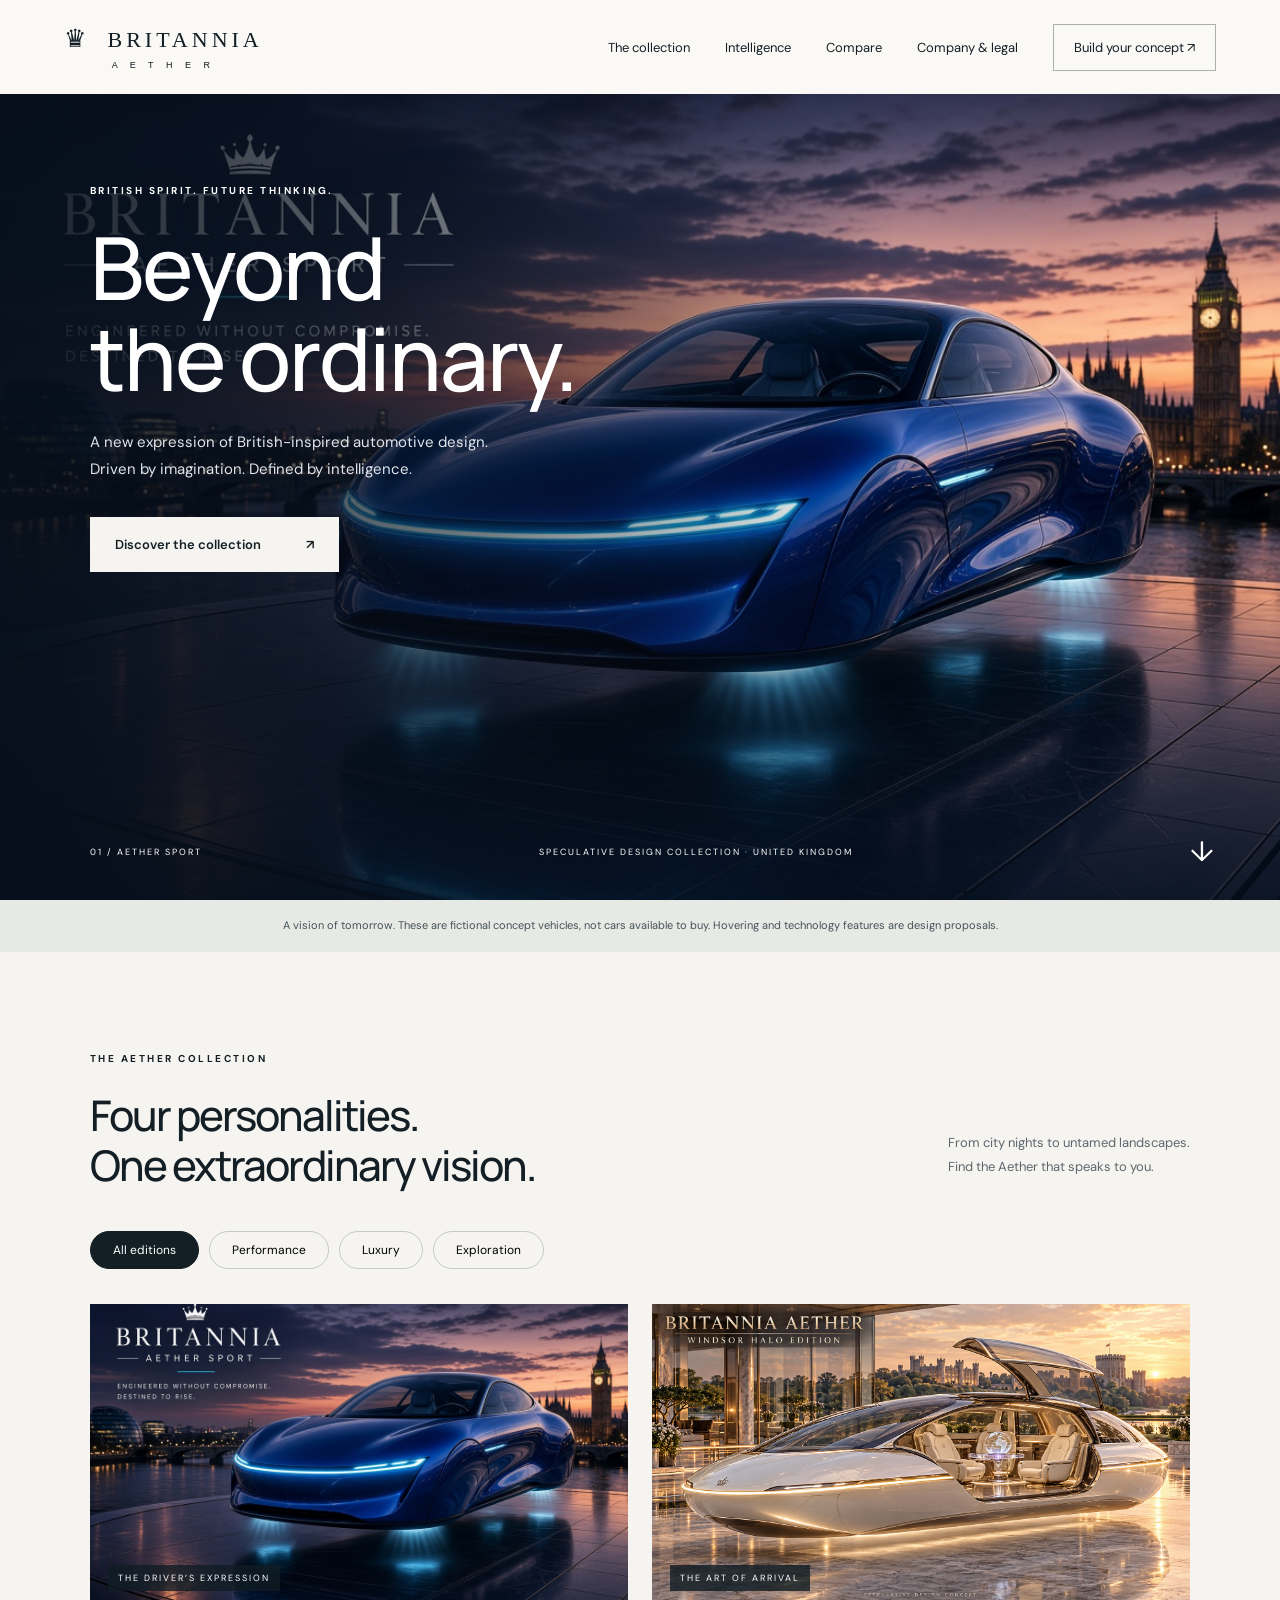
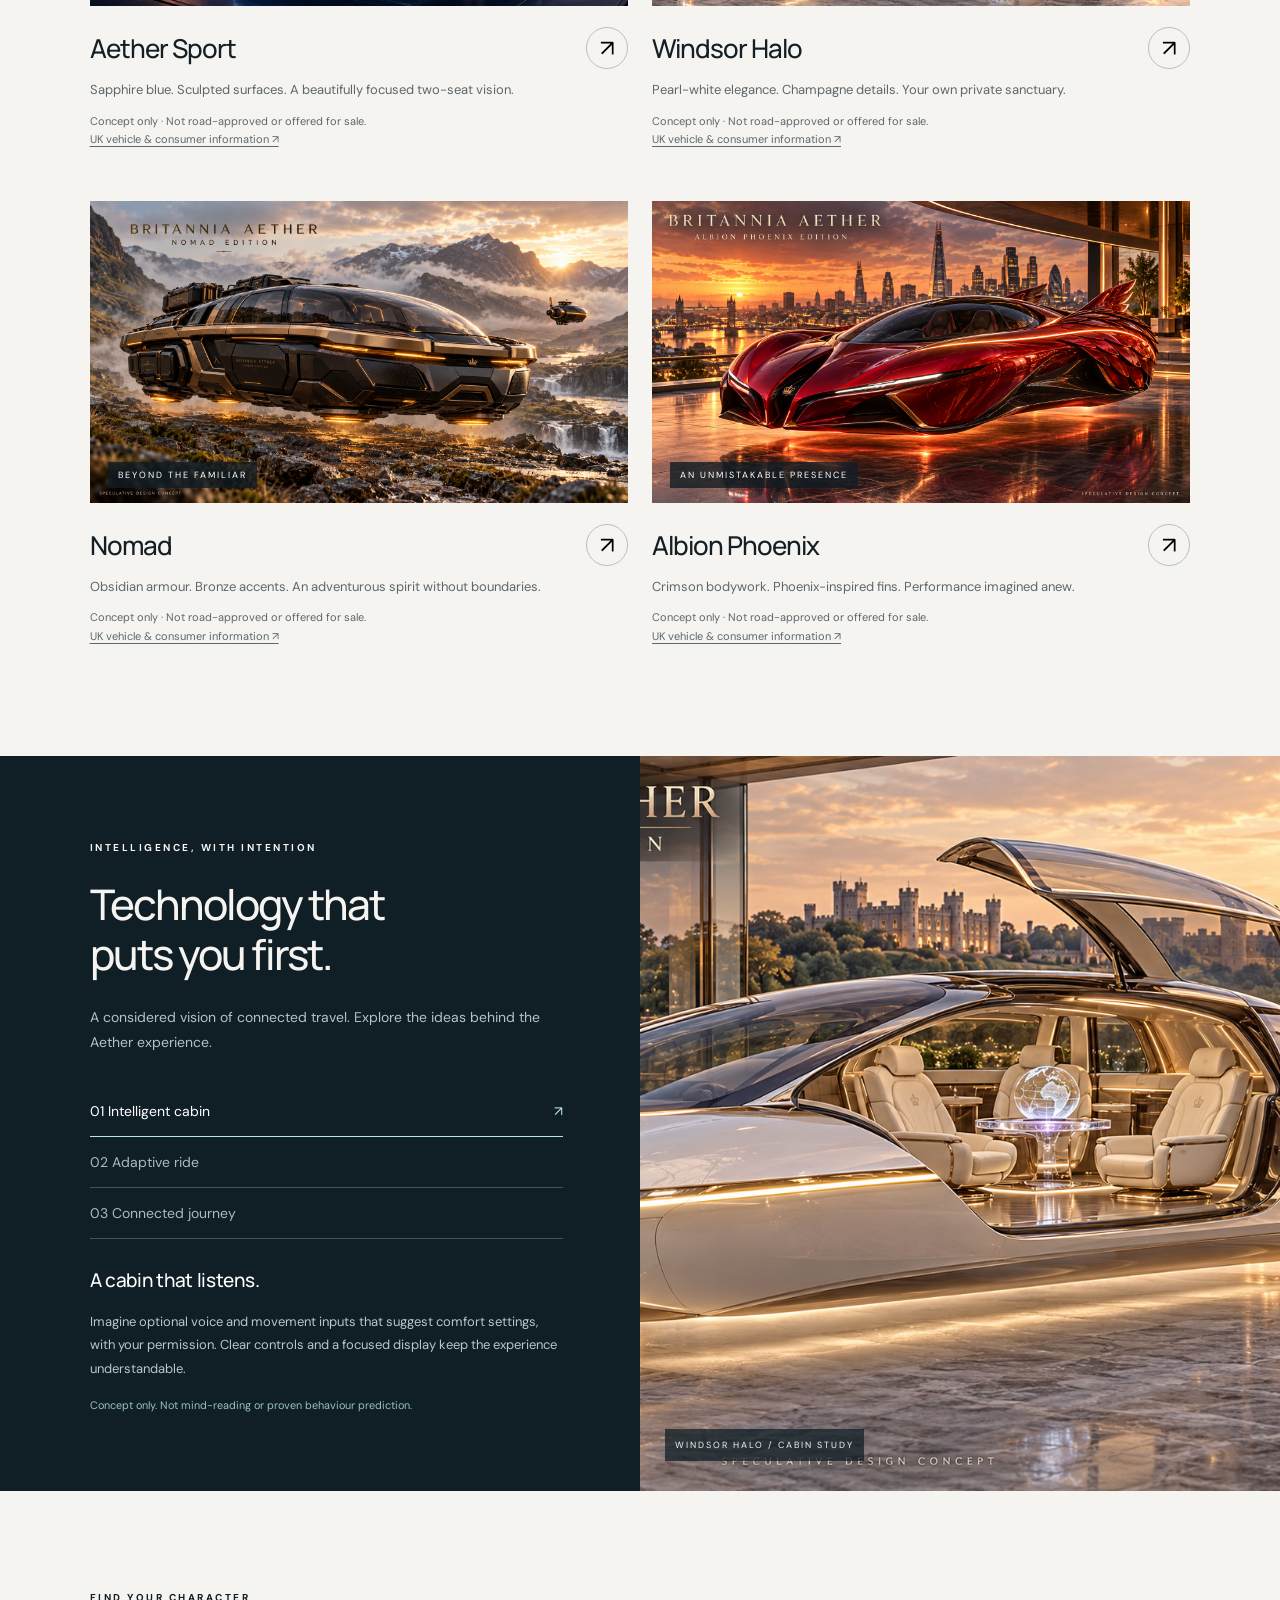
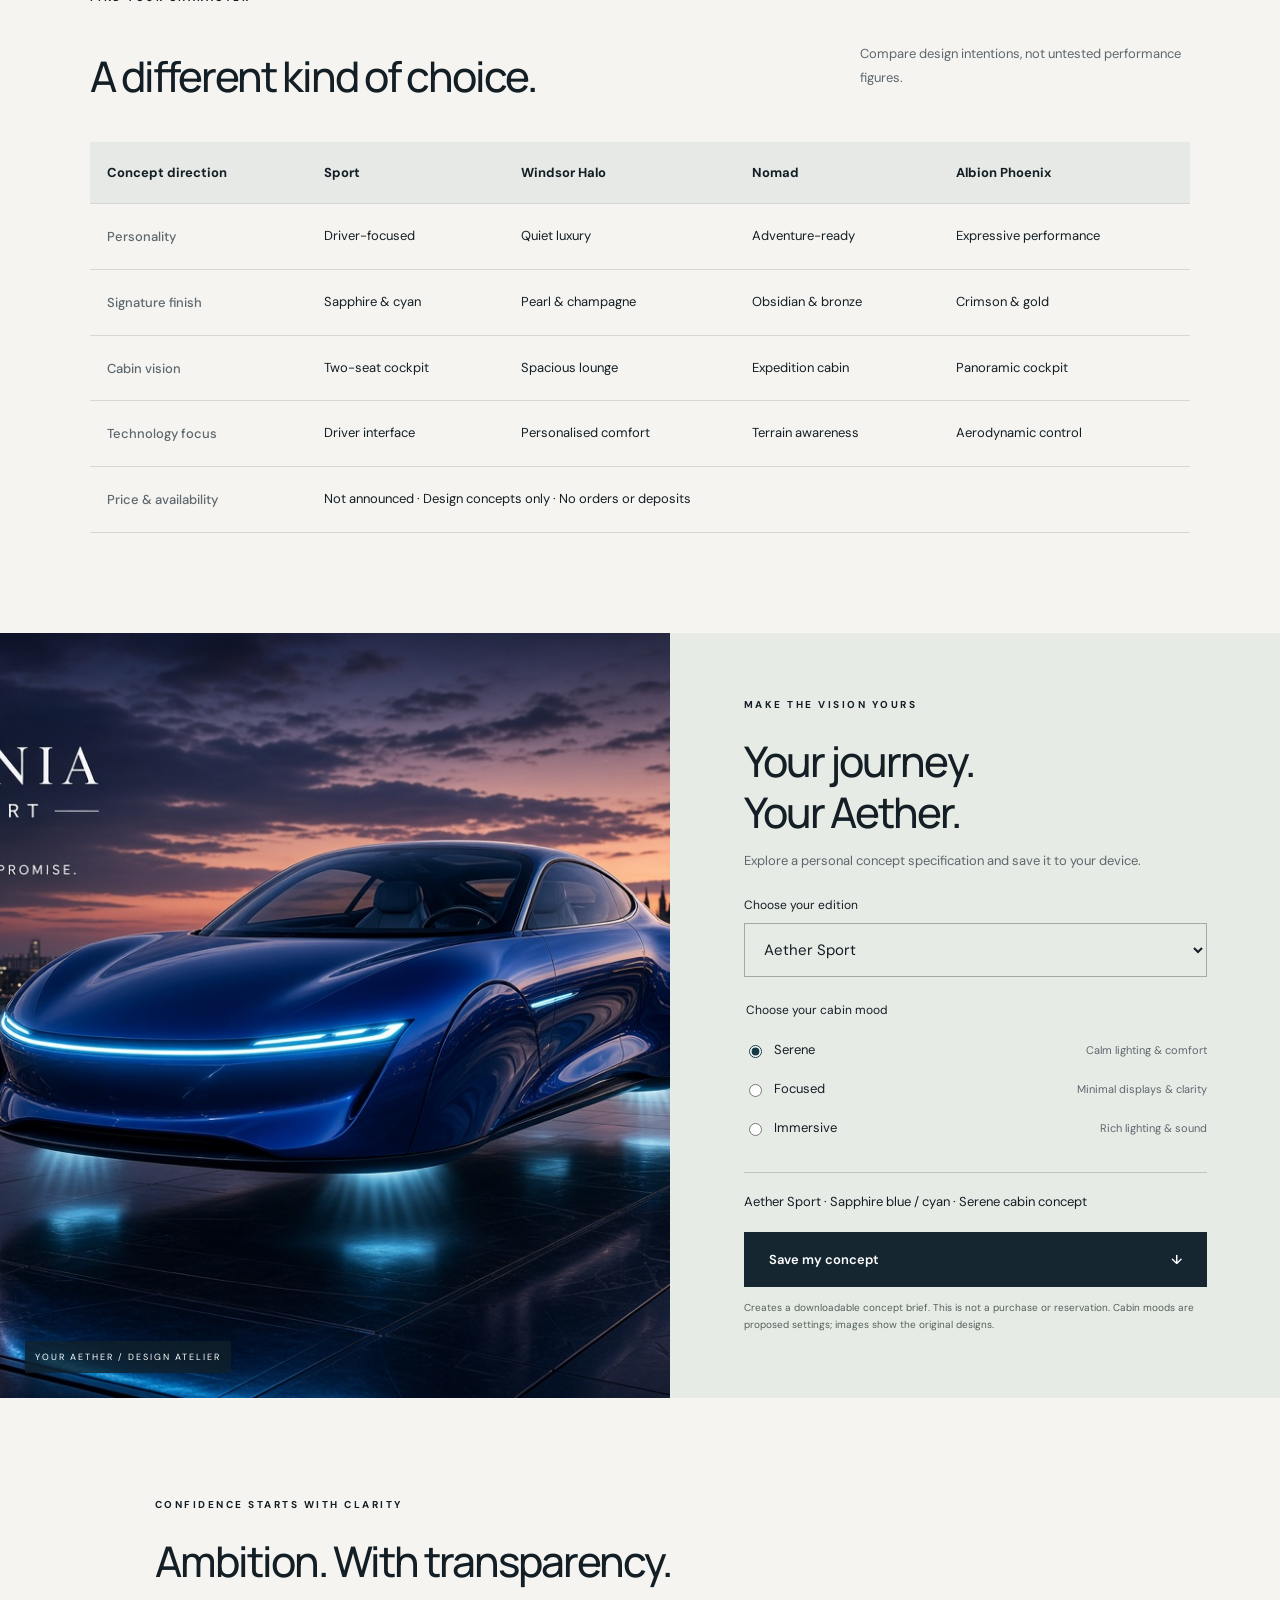
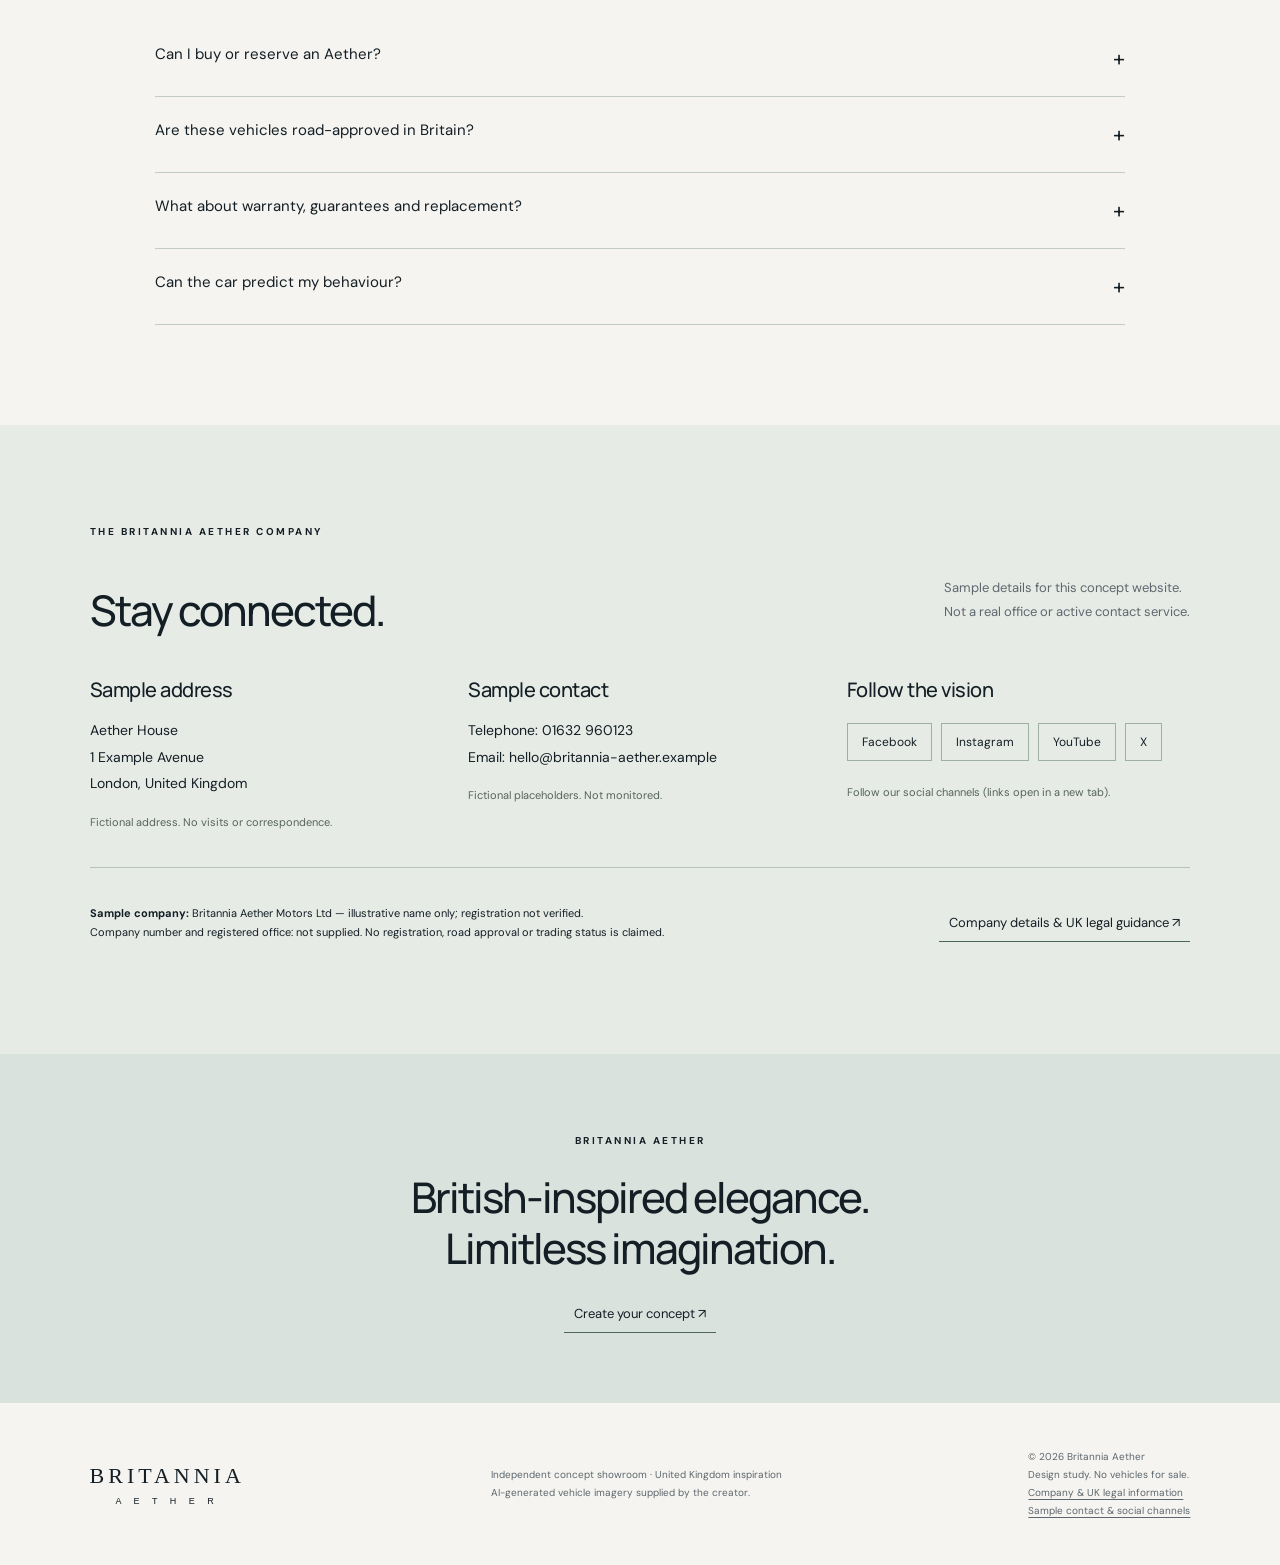
==== site/index.html @ cdebcbed "Connect showroom social media accounts" ====
<!doctype html>
<html lang="en-GB"><head><meta charset="UTF-8"><meta name="viewport" content="width=device-width,initial-scale=1"><meta name="description" content="Explore Britannia Aether: four British-inspired automotive concepts. Discover intelligent cabin ideas, compare editions and build your personal concept."><title>Britannia Aether — Beyond the ordinary</title><link rel="stylesheet" href="style.css"></head><body>
<a class="skip" href="#main">Skip to content</a>
<header><a class="brand" href="#"><span class="crown">♛</span> BRITANNIA <small>A E T H E R</small></a><nav aria-label="Main navigation"><a href="#collection">The collection</a><a href="#intelligence">Intelligence</a><a href="#compare">Compare</a><a href="legal.html">Company & legal</a><a class="nav-cta" href="#atelier">Build your concept ↗</a></nav></header>
<main id="main"><section class="hero"><img src="assets/sport.jpg" alt="Sapphire-blue Aether Sport hovercar overlooking the Thames at dusk"><div class="hero-shade"></div><div class="hero-copy"><p class="eyebrow">BRITISH SPIRIT. FUTURE THINKING.</p><h1>Beyond<br>the ordinary.</h1><p>A new expression of British-inspired automotive design.<br>Driven by imagination. Defined by intelligence.</p><a class="button" href="#collection">Discover the collection <span>↗</span></a></div><div class="hero-bottom"><span>01 / AETHER SPORT</span><span>SPECULATIVE DESIGN COLLECTION · UNITED KINGDOM</span><a href="#collection" aria-label="Scroll to collection">↓</a></div></section>
<div class="disclosure">A vision of tomorrow. These are fictional concept vehicles, not cars available to buy. Hovering and technology features are design proposals.</div>
<section id="collection" class="section"><div class="section-heading"><div><p class="eyebrow">THE AETHER COLLECTION</p><h2>Four personalities.<br>One extraordinary vision.</h2></div><p>From city nights to untamed landscapes.<br>Find the Aether that speaks to you.</p></div><div class="filters" role="group" aria-label="Filter editions"><button class="active" data-filter="all" aria-pressed="true">All editions</button><button data-filter="performance" aria-pressed="false">Performance</button><button data-filter="luxury" aria-pressed="false">Luxury</button><button data-filter="exploration" aria-pressed="false">Exploration</button></div><div class="cars" id="cars"></div><p id="filter-status" class="sr-only" aria-live="polite"></p></section>
<section id="intelligence" class="intelligence"><div class="tech-copy"><p class="eyebrow">INTELLIGENCE, WITH INTENTION</p><h2>Technology that<br>puts you first.</h2><p class="intro">A considered vision of connected travel. Explore the ideas behind the Aether experience.</p><div class="tech-tabs" role="group" aria-label="Explore proposed technology"><button class="active" data-tech="cabin" aria-pressed="true">01 Intelligent cabin</button><button data-tech="ride" aria-pressed="false">02 Adaptive ride</button><button data-tech="connect" aria-pressed="false">03 Connected journey</button></div><div id="tech-content" aria-live="polite"></div></div><div class="tech-image"><img src="assets/windsor.png" alt="Windsor Halo concept with an open panoramic luxury lounge"><span>WINDSOR HALO / CABIN STUDY</span></div></section>
<section class="section compare-section" id="compare"><p class="eyebrow">FIND YOUR CHARACTER</p><div class="section-heading"><h2>A different kind of choice.</h2><p>Compare design intentions, not untested performance figures.</p></div><div class="table-wrap" tabindex="0" role="region" aria-label="Edition comparison, scroll horizontally on smaller screens"><table><caption class="sr-only">Britannia Aether concept edition comparison</caption><thead><tr><th scope="col">Concept direction</th><th scope="col">Sport</th><th scope="col">Windsor Halo</th><th scope="col">Nomad</th><th scope="col">Albion Phoenix</th></tr></thead><tbody><tr><th scope="row">Personality</th><td>Driver-focused</td><td>Quiet luxury</td><td>Adventure-ready</td><td>Expressive performance</td></tr><tr><th scope="row">Signature finish</th><td>Sapphire & cyan</td><td>Pearl & champagne</td><td>Obsidian & bronze</td><td>Crimson & gold</td></tr><tr><th scope="row">Cabin vision</th><td>Two-seat cockpit</td><td>Spacious lounge</td><td>Expedition cabin</td><td>Panoramic cockpit</td></tr><tr><th scope="row">Technology focus</th><td>Driver interface</td><td>Personalised comfort</td><td>Terrain awareness</td><td>Aerodynamic control</td></tr><tr><th scope="row">Price & availability</th><td colspan="4">Not announced · Design concepts only · No orders or deposits</td></tr></tbody></table></div></section>
<section id="atelier" class="atelier"><div class="config-visual"><img id="config-image" src="assets/sport.jpg" alt="Aether Sport concept"><span class="image-label">YOUR AETHER / DESIGN ATELIER</span></div><div class="config-panel"><p class="eyebrow">MAKE THE VISION YOURS</p><h2>Your journey.<br>Your Aether.</h2><p>Explore a personal concept specification and save it to your device.</p><form id="config-form"><label for="edition">Choose your edition</label><select id="edition" name="edition"><option value="sport">Aether Sport</option><option value="windsor">Windsor Halo</option><option value="nomad">Nomad</option><option value="phoenix">Albion Phoenix</option></select><fieldset><legend>Choose your cabin mood</legend><label class="radio"><input type="radio" name="mood" value="Serene" checked> Serene <span>Calm lighting & comfort</span></label><label class="radio"><input type="radio" name="mood" value="Focused"> Focused <span>Minimal displays & clarity</span></label><label class="radio"><input type="radio" name="mood" value="Immersive"> Immersive <span>Rich lighting & sound</span></label></fieldset><div class="summary" id="config-summary" aria-live="polite"></div><button class="button" type="submit">Save my concept <span>↓</span></button><p id="save-status" role="status"></p><small>Creates a downloadable concept brief. This is not a purchase or reservation. Cabin moods are proposed settings; images show the original designs.</small></form></div></section>
<section class="section ownership"><p class="eyebrow">CONFIDENCE STARTS WITH CLARITY</p><h2>Ambition. With transparency.</h2><div class="questions"><details><summary>Can I buy or reserve an Aether?</summary><p>Not yet. Britannia Aether is a British-inspired fictional design brand. No production date, pricing or dealer network has been announced. This showroom does not accept orders, deposits or payments.</p></details><details><summary>Are these vehicles road-approved in Britain?</summary><p>No road approval is claimed. The floating vehicles are speculative designs, not road-ready products. A future production proposal would need engineering, testing and applicable approvals before sale.</p></details><details><summary>What about warranty, guarantees and replacement?</summary><p>No warranty, guarantee or replacement policy is offered for these concepts. Any future commercial offer would need clear written terms before purchase.</p></details><details><summary>Can the car predict my behaviour?</summary><p>The cabin concept imagines optional voice and movement inputs to suggest comfort settings. It does not claim to read thoughts or reliably predict human behaviour. Consent, privacy controls and driver responsibility would be essential.</p></details></div></section>
<section id="contact" class="section company-contact"><p class="eyebrow">THE BRITANNIA AETHER COMPANY</p><div class="section-heading"><h2>Stay connected.</h2><p>Sample details for this concept website.<br>Not a real office or active contact service.</p></div><div class="contact-grid"><div><h3>Sample address</h3><p>Aether House<br>1 Example Avenue<br>London, United Kingdom</p><small>Fictional address. No visits or correspondence.</small></div><div><h3>Sample contact</h3><p>Telephone: 01632 960123<br>Email: hello@britannia-aether.example</p><small>Fictional placeholders. Not monitored.</small></div><div><h3>Follow the vision</h3><ul class="social-links" aria-label="Social media links"><li><a href="https://www.facebook.com/britannia.aether/" target="_blank" rel="noopener noreferrer" aria-label="Visit our Facebook page (opens in a new tab)">Facebook</a></li><li><a href="https://www.instagram.com/spraja110880.rk/" target="_blank" rel="noopener noreferrer" aria-label="Visit our Instagram page (opens in a new tab)">Instagram</a></li><li><a href="https://www.youtube.com/@RajakokilaPeriyathamby" target="_blank" rel="noopener noreferrer" aria-label="Visit our YouTube page (opens in a new tab)">YouTube</a></li><li><a href="https://x.com/David2_2David" target="_blank" rel="noopener noreferrer" aria-label="Visit our X page (opens in a new tab)">X</a></li></ul><small>Follow our social channels (links open in a new tab).</small></div></div><div class="company-strip"><p><strong>Sample company:</strong> Britannia Aether Motors Ltd — illustrative name only; registration not verified.<br>Company number and registered office: not supplied. No registration, road approval or trading status is claimed.</p><a class="text-link" href="legal.html">Company details & UK legal guidance ↗</a></div></section><section class="closing"><p class="eyebrow">BRITANNIA AETHER</p><h2>British-inspired elegance.<br>Limitless imagination.</h2><a href="#atelier" class="text-link">Create your concept ↗</a></section></main><footer><a class="brand" href="#">BRITANNIA <small>A E T H E R</small></a><p>Independent concept showroom · United Kingdom inspiration<br>AI-generated vehicle imagery supplied by the creator.</p><span>© 2026 Britannia Aether<br>Design study. No vehicles for sale.<br><a href="legal.html">Company & UK legal information</a><br><a href="#contact">Sample contact & social channels</a></span></footer><dialog id="model-dialog"><button id="close-dialog" aria-label="Close model details">×</button><div id="model-details"></div></dialog><script src="app.js"></script></body></html>
---- site/style.css ----
@import url('https://fonts.googleapis.com/css2?family=DM+Sans:wght@400;500;600;700&family=Manrope:wght@400;500;600;700;800&display=swap');
:root{--ink:#131e25;--paper:#f5f4f0;--muted:#5d676d;--accent:#bedbd6}*{box-sizing:border-box}html{scroll-behavior:smooth;scroll-padding-top:95px}body{margin:0;background:var(--paper);color:var(--ink);font:15px 'DM Sans',Arial,sans-serif}button,input,select{font:inherit}button,a,summary{ -webkit-tap-highlight-color:transparent}a{color:inherit;text-decoration:none}button{cursor:pointer}button:focus-visible,a:focus-visible,summary:focus-visible,select:focus-visible,input:focus-visible,[tabindex]:focus-visible{outline:3px solid #247c91;outline-offset:5px}header{height:94px;background:#faf9f6;display:flex;align-items:center;justify-content:space-between;padding:0 5%;gap:25px}.brand{font:22px Georgia,serif;letter-spacing:4px;display:block;text-align:center;white-space:nowrap}.brand small{display:block;font:9px Arial,sans-serif;letter-spacing:5px;margin-top:7px}.crown{font-size:25px;margin-right:8px}nav{display:flex;align-items:center;gap:35px;font-size:13px}nav a:hover,.text-link:hover{text-decoration:underline}.nav-cta{border:1px solid #abb0af;padding:14px 20px}.hero{position:relative;min-height:680px;height:calc(100vh - 94px);max-height:920px;color:#fff;overflow:hidden}.hero>img{position:absolute;width:100%;height:100%;object-fit:cover;object-position:70% 55%}.hero-shade{position:absolute;inset:0;background:linear-gradient(90deg,rgba(6,15,27,.94),rgba(6,15,27,.55) 38%,transparent 70%),linear-gradient(0deg,#071221a6,transparent 40%)}.hero-copy{position:relative;max-width:650px;padding:90px 0 100px 7%}.eyebrow{font-size:10px;letter-spacing:2.5px;font-weight:700;margin:0 0 25px}h1,h2,h3{font-family:Manrope,Arial,sans-serif;font-weight:500;letter-spacing:-2px;margin:0}h1{font-size:clamp(60px,6.8vw,102px);line-height:1.04}.hero-copy>p:not(.eyebrow){font-size:15px;line-height:1.8;color:#e0e5ec;margin:26px 0 34px}.button{display:inline-flex;justify-content:space-between;gap:45px;align-items:center;background:var(--paper);color:var(--ink);padding:19px 25px;border:0;font-weight:600;font-size:13px}.button:hover{background:var(--accent)}.hero-bottom{position:absolute;bottom:30px;left:7%;right:5%;display:flex;justify-content:space-between;align-items:center;font-size:9px;letter-spacing:2px}.hero-bottom>a{font-size:28px}.disclosure{padding:17px 7%;text-align:center;background:#e7e9e5;color:#465259;font-size:11px;line-height:1.6}.section{padding:100px 7%}.section-heading{display:flex;justify-content:space-between;align-items:end;gap:35px;margin-bottom:40px}h2{font-size:clamp(32px,3.3vw,50px);line-height:1.2}.section-heading>p{font-size:13px;color:var(--muted);line-height:1.8;max-width:330px}.filters{display:flex;gap:10px;flex-wrap:wrap;margin:35px 0}.filters button{border:1px solid #c6c9c5;background:transparent;padding:10px 22px;border-radius:25px;font-size:12px}.filters .active{background:var(--ink);color:white;border-color:var(--ink)}.cars{display:grid;grid-template-columns:1fr 1fr;gap:42px 24px}.car-image{overflow:hidden;position:relative;aspect-ratio:1.78;background:#17232b}.car-image img{width:100%;height:100%;object-fit:cover;transition:transform .5s}.car:hover img{transform:scale(1.035)}.car-tag{position:absolute;bottom:15px;left:18px;font-size:9px;letter-spacing:2px;color:white;background:#101c24c9;padding:7px 10px}.car-line{display:flex;justify-content:space-between;align-items:center;margin-top:21px}.car h3{font-size:26px;letter-spacing:-1px}.car p{color:var(--muted);font-size:13px;line-height:1.7;margin:10px 0}.round{border:1px solid #b8c1c0;border-radius:50%;background:transparent;width:42px;height:42px;font-size:23px}.round:hover{background:var(--accent)}.intelligence{display:grid;grid-template-columns:1fr 1fr;background:#101e26;color:#f5f4f0}.tech-copy{padding:85px 12% 75px 14%}.intro{color:#b4c2c8;font-size:14px;line-height:1.8;margin:25px 0}.tech-tabs{display:flex;flex-direction:column;margin:30px 0 24px}.tech-tabs button{text-align:left;color:#abb9bf;background:transparent;border:0;border-bottom:1px solid #45525a;padding:16px 0;font-size:14px}.tech-tabs .active{color:#fff;border-bottom-color:#b6e7e1}.tech-tabs .active:after{content:' ↗';float:right;color:#b6e7e1}#tech-content{min-height:140px;color:#b9c7cc;font-size:13px;line-height:1.8}#tech-content h3{color:white;font-size:19px;letter-spacing:-.3px}#tech-content small{color:#95c5bf}.tech-image{position:relative;min-height:620px}.tech-image img{width:100%;height:100%;object-fit:cover;object-position:65%}.tech-image>span{position:absolute;bottom:30px;left:25px;font-size:9px;letter-spacing:2px;background:#101e26bb;padding:10px}.table-wrap{overflow:auto}table{border-collapse:collapse;width:100%;min-width:760px;text-align:left;font-size:13px}th,td{padding:22px 17px;border-bottom:1px solid #d4d7d4}thead{background:#e6e9e5}tbody th{font-weight:500;color:var(--muted)}td{line-height:1.6}.atelier{display:grid;grid-template-columns:1.1fr 1fr;background:#e7ebe6}.config-visual{position:relative;min-height:650px}.config-visual img{width:100%;height:100%;object-fit:cover;object-position:65%}.image-label{position:absolute;left:25px;bottom:25px;background:#10202bc9;padding:10px;color:white;font-size:9px;letter-spacing:2px}.config-panel{padding:65px 12%}.config-panel>p:not(.eyebrow){color:var(--muted);line-height:1.7;font-size:13px}.config-panel form>label{display:block;font-size:12px;margin:25px 0 10px}select{width:100%;padding:15px;border:1px solid #a1aca5;color:var(--ink);background:transparent}fieldset{border:0;padding:0;margin:25px 0}legend{font-size:12px;margin-bottom:12px}.radio{display:flex;align-items:center;gap:9px;padding:11px 0;font-size:13px}.radio span{margin-left:auto;color:var(--muted);font-size:11px}.radio input{accent-color:#173b45}.summary{font-size:13px;line-height:1.7;padding:18px 0;border-top:1px solid #bcc6bd}.config-panel .button{width:100%;background:#152630;color:white}.config-panel .button:hover{background:#2d505d}.config-panel small{font-size:10px;line-height:1.7;display:block;color:#53615a}#save-status{font-size:12px}.ownership{max-width:1150px;margin:auto}.questions{margin-top:35px}details{border-bottom:1px solid #c4cbc7;padding:23px 0}summary{cursor:pointer;font-size:15px;list-style:none;display:flex;justify-content:space-between;gap:15px}summary:after{content:'+';font-size:22px}details[open] summary:after{content:'−'}details p{color:var(--muted);line-height:1.8;font-size:13px;max-width:750px}.closing{text-align:center;background:#dae2dd;padding:80px 20px}.closing h2{margin-bottom:30px}.text-link{border-bottom:1px solid #4d665c;padding:10px;font-size:13px}footer{padding:45px 7%;display:flex;justify-content:space-between;align-items:center;gap:25px}footer p,footer>span{font-size:10px;line-height:1.8;color:var(--muted)}.skip{position:absolute;left:10px;top:-100px;z-index:10;background:white;padding:15px}.skip:focus{top:10px}.sr-only{position:absolute;width:1px;height:1px;overflow:hidden;clip:rect(0,0,0,0)}dialog{border:0;padding:0;max-width:780px;width:90%;background:var(--paper);color:var(--ink)}dialog::backdrop{background:#06131bca}#close-dialog{position:absolute;right:15px;top:15px;border:0;border-radius:50%;width:40px;height:40px;background:#fff;font-size:25px}#model-details img{width:100%;display:block}#model-details .detail-copy{padding:30px}#model-details h2{font-size:32px}#model-details p{line-height:1.8;color:var(--muted)}[hidden]{display:none!important}@media(max-width:900px){header{padding:18px 5%;height:auto;flex-wrap:wrap}nav{gap:18px;font-size:11px}.nav-cta{padding:10px}.hero{height:700px;min-height:0}.hero-copy{padding-top:80px}.hero-bottom span:nth-child(2){display:none}.section{padding:65px 6%}.intelligence,.atelier{grid-template-columns:1fr}.tech-copy{padding:60px 7%}.tech-image{height:400px;min-height:0}.config-visual{height:420px;min-height:0}.config-panel{padding:50px 8%}footer{flex-wrap:wrap}}@media(max-width:580px){header{justify-content:center}.brand{font-size:19px}nav{gap:15px;flex-wrap:wrap;justify-content:center}.nav-cta{border:0;padding:0}.hero{height:640px}.hero>img{object-position:66%}.hero-shade{background:linear-gradient(90deg,#071324dc,#07132455),linear-gradient(0deg,#071324aa,transparent)}.hero-copy{padding:65px 7%}h1{font-size:62px}.hero-copy>p:not(.eyebrow){font-size:13px}.eyebrow{font-size:9px}.section-heading{display:block}.section-heading>p{margin-top:20px}.cars{grid-template-columns:1fr}.filters{gap:7px}.filters button{padding:9px 13px;font-size:11px}.car h3{font-size:25px}.config-visual{height:280px}.radio span{font-size:10px}.tech-image{height:300px}footer{display:block}footer .brand{text-align:left}footer p{margin:25px 0}.hero-bottom{font-size:8px}h2{letter-spacing:-1px}}@media(prefers-reduced-motion:reduce){html{scroll-behavior:auto}*{transition:none!important}}

.company-contact{background:#e7ebe6}.contact-grid{display:grid;grid-template-columns:1fr 1fr 1fr;gap:35px}.contact-grid h3{font-size:20px;letter-spacing:-.5px}.contact-grid p{font-size:14px;line-height:1.9;overflow-wrap:anywhere}.contact-grid small{font-size:11px;color:#56635c;line-height:1.7}.social-links{display:flex;flex-wrap:wrap;gap:9px;list-style:none;padding:0;margin:20px 0}.social-links a{display:block;border:1px solid #9eafa4;padding:10px 14px;font-size:12px}.company-strip{border-top:1px solid #b7c3ba;margin-top:35px;padding-top:25px;display:flex;align-items:center;justify-content:space-between;gap:30px}.company-strip p{font-size:11px;line-height:1.8;max-width:700px}.model-legal{font-size:11px!important}.model-legal a,.legal-page a,footer p a,footer>span a{text-decoration:underline;text-underline-offset:3px}.legal-page{max-width:1120px;margin:auto}.legal-page h1{font-size:clamp(38px,5vw,64px);line-height:1.15}.legal-intro{font-size:18px!important;max-width:850px}.legal-page p{line-height:1.85;font-size:14px;color:#48565e}.legal-notice{padding:25px;border-left:3px solid #44695d;background:#e7ebe6}.review-date{font-size:12px!important}.legal-page section{padding:35px 0;border-bottom:1px solid #ccd4ce;scroll-margin-top:25px}.legal-page h2{font-size:28px;letter-spacing:-.7px}.source-link{font-size:12px!important}.company-list{font-size:13px}.company-list>div{display:grid;grid-template-columns:190px 1fr;padding:14px 0;border-bottom:1px solid #d8dfda;gap:20px}.company-list dt{font-weight:600}.company-list dd{margin:0;line-height:1.7;overflow-wrap:anywhere}.legal-page .button{text-decoration:none;background:#e1e7e1}@media(max-width:800px){.contact-grid{grid-template-columns:1fr}.company-strip{display:block}.company-strip .text-link{display:inline-block;margin-top:12px}nav{gap:16px}.company-list>div{grid-template-columns:1fr;gap:7px}}

.social-links a:hover{background:#d3ded5}.social-links a:focus-visible{outline:2px solid #244d3f;outline-offset:3px}
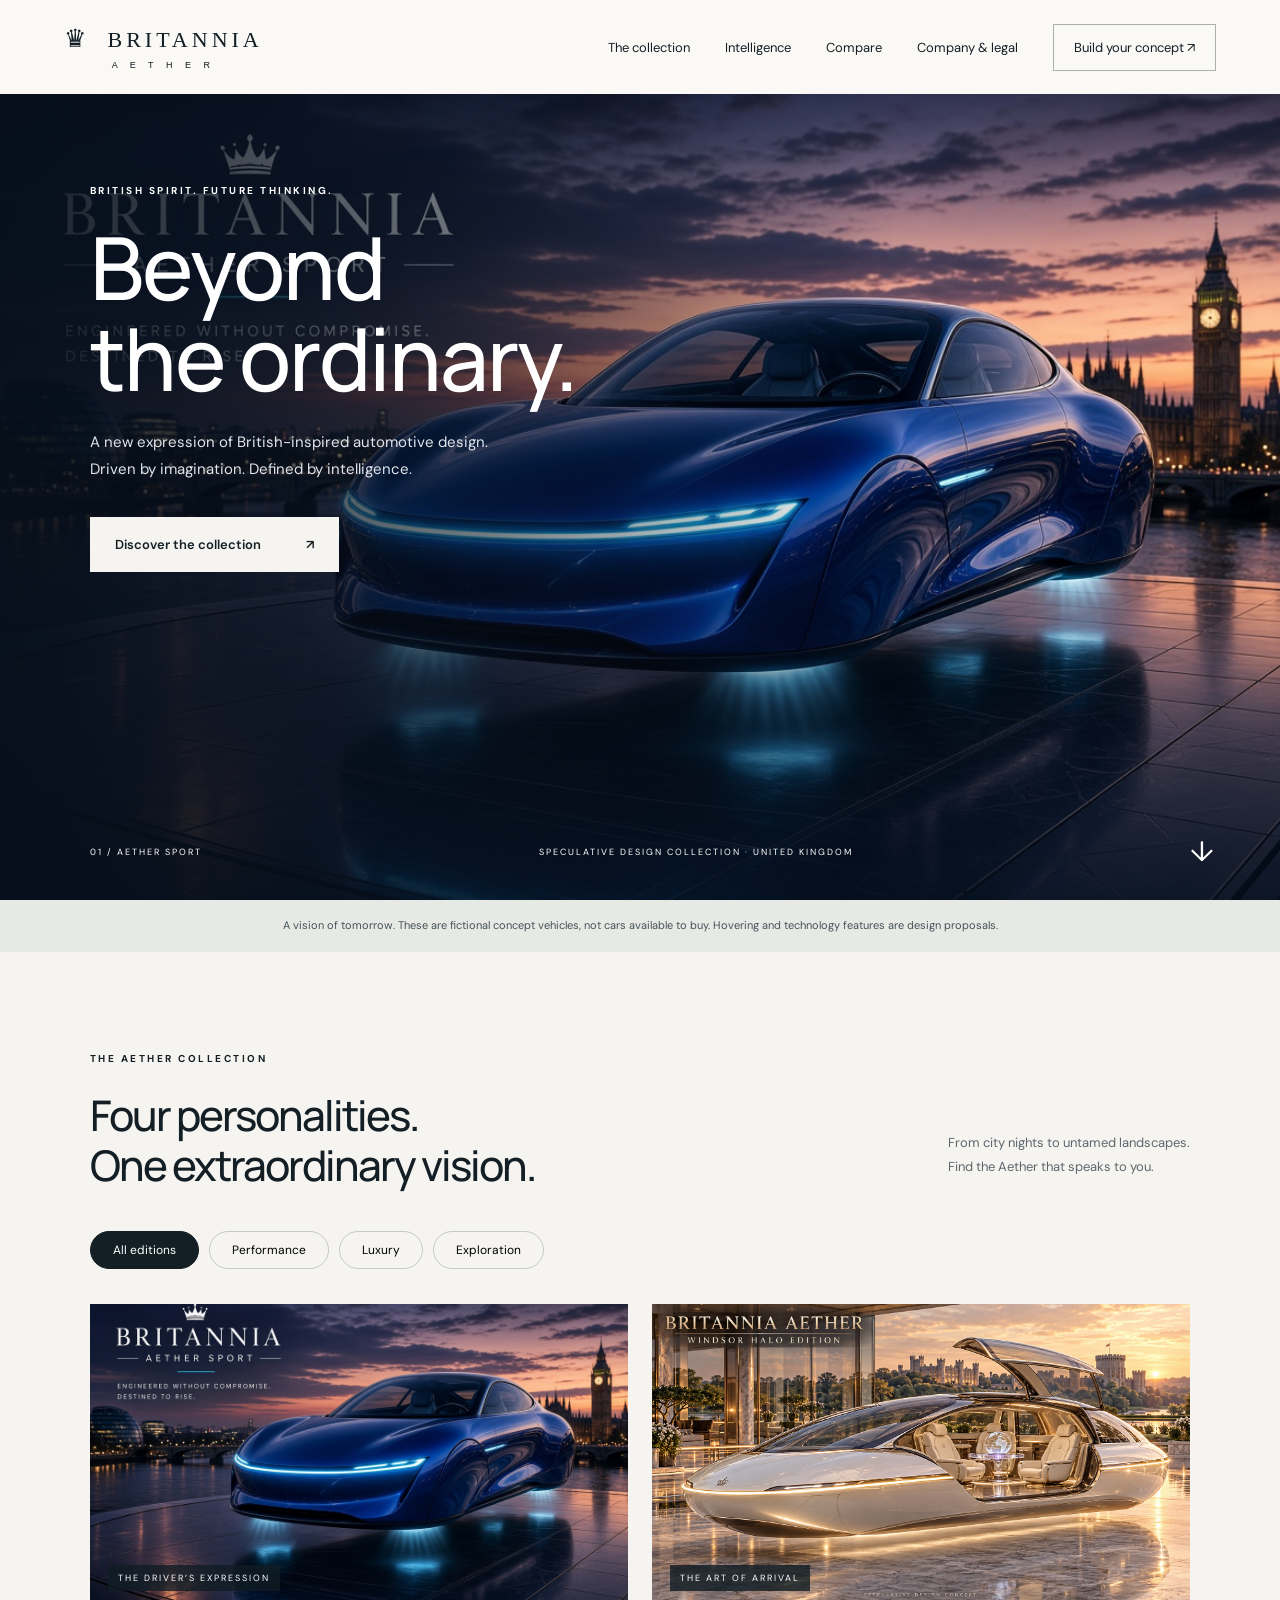
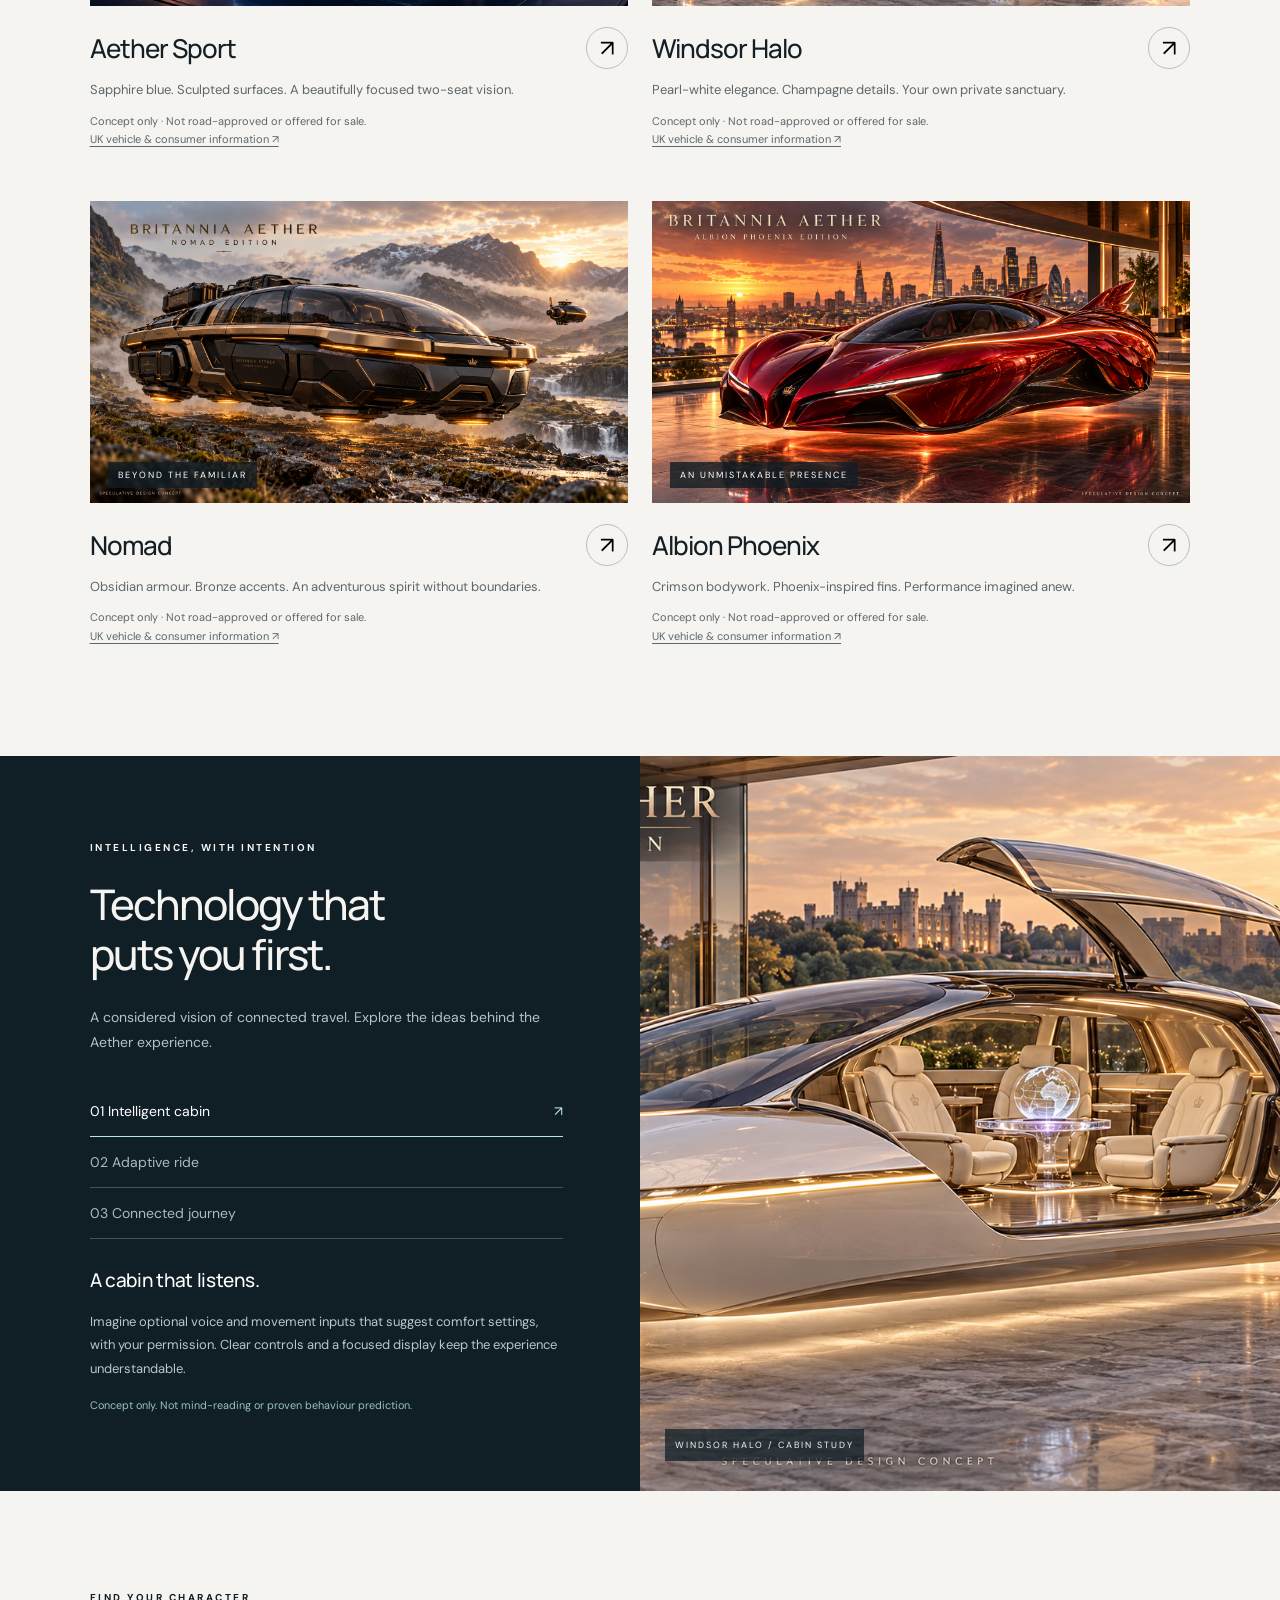
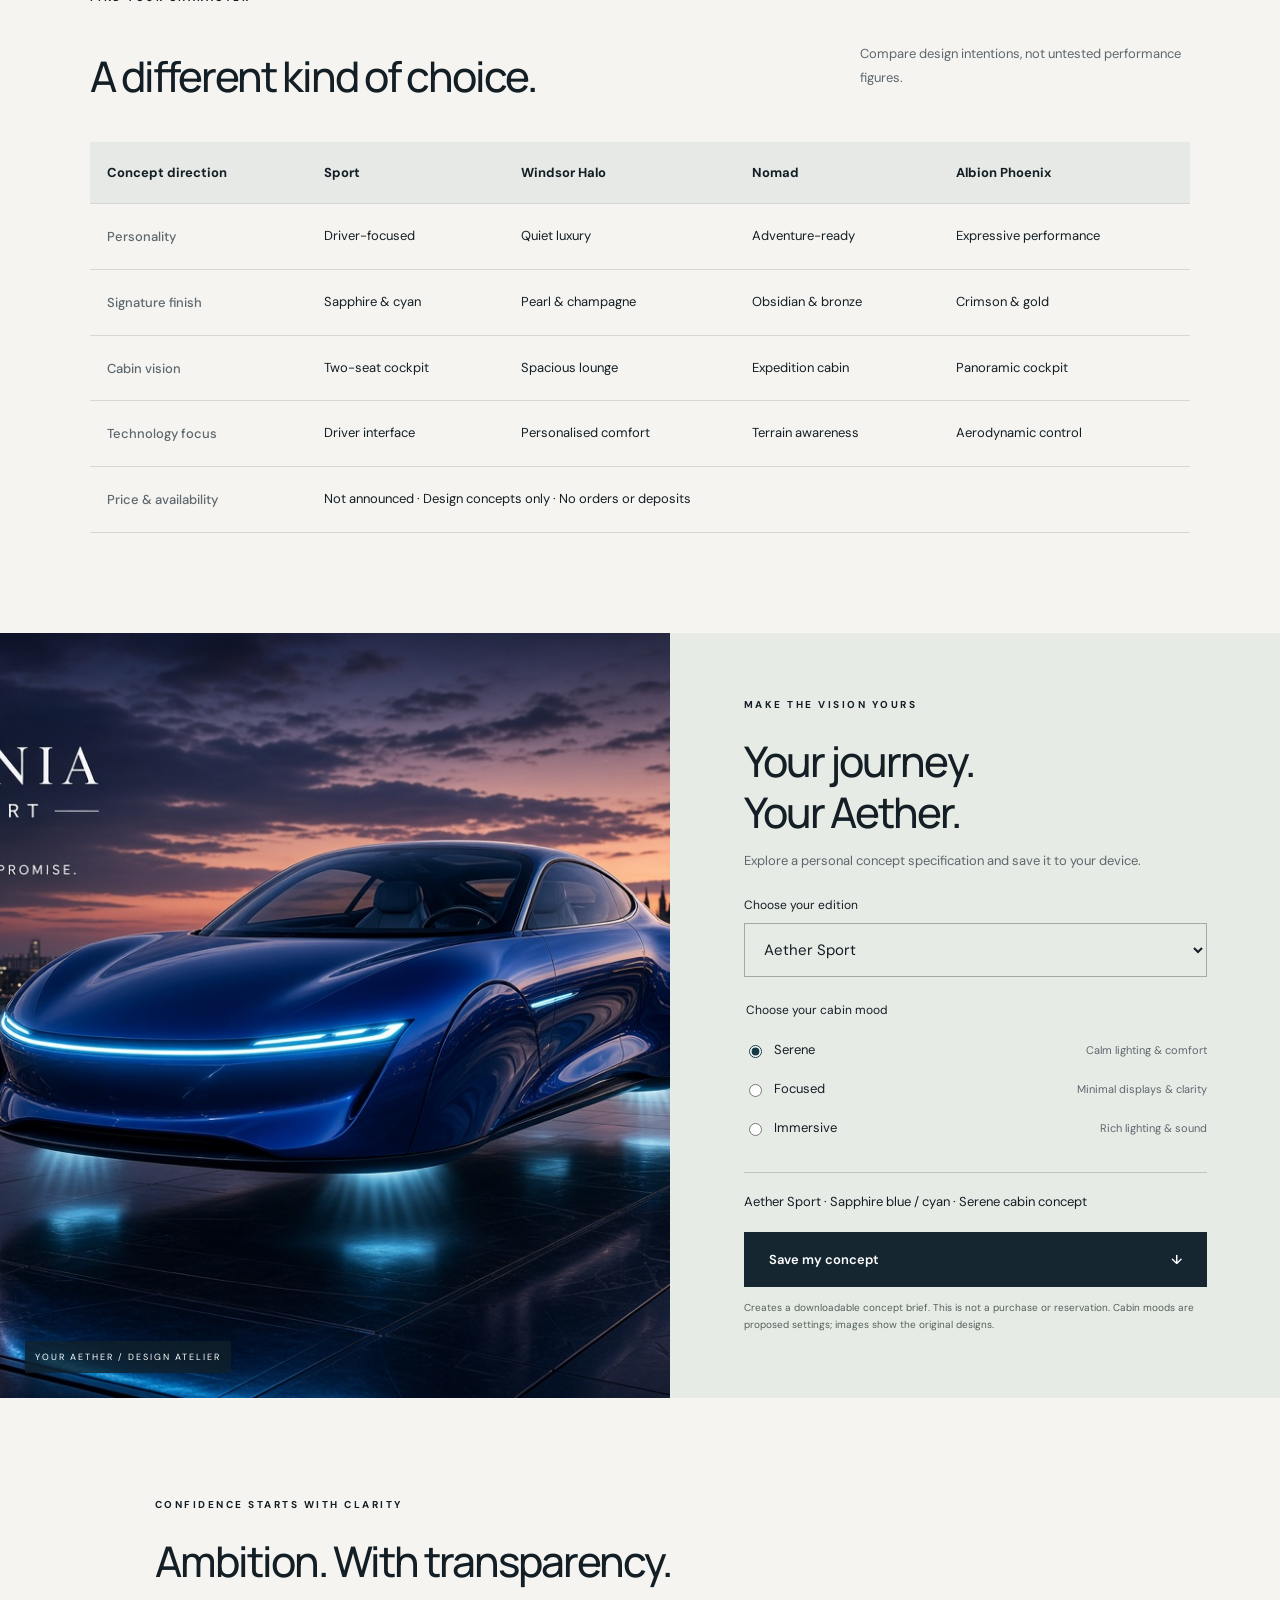
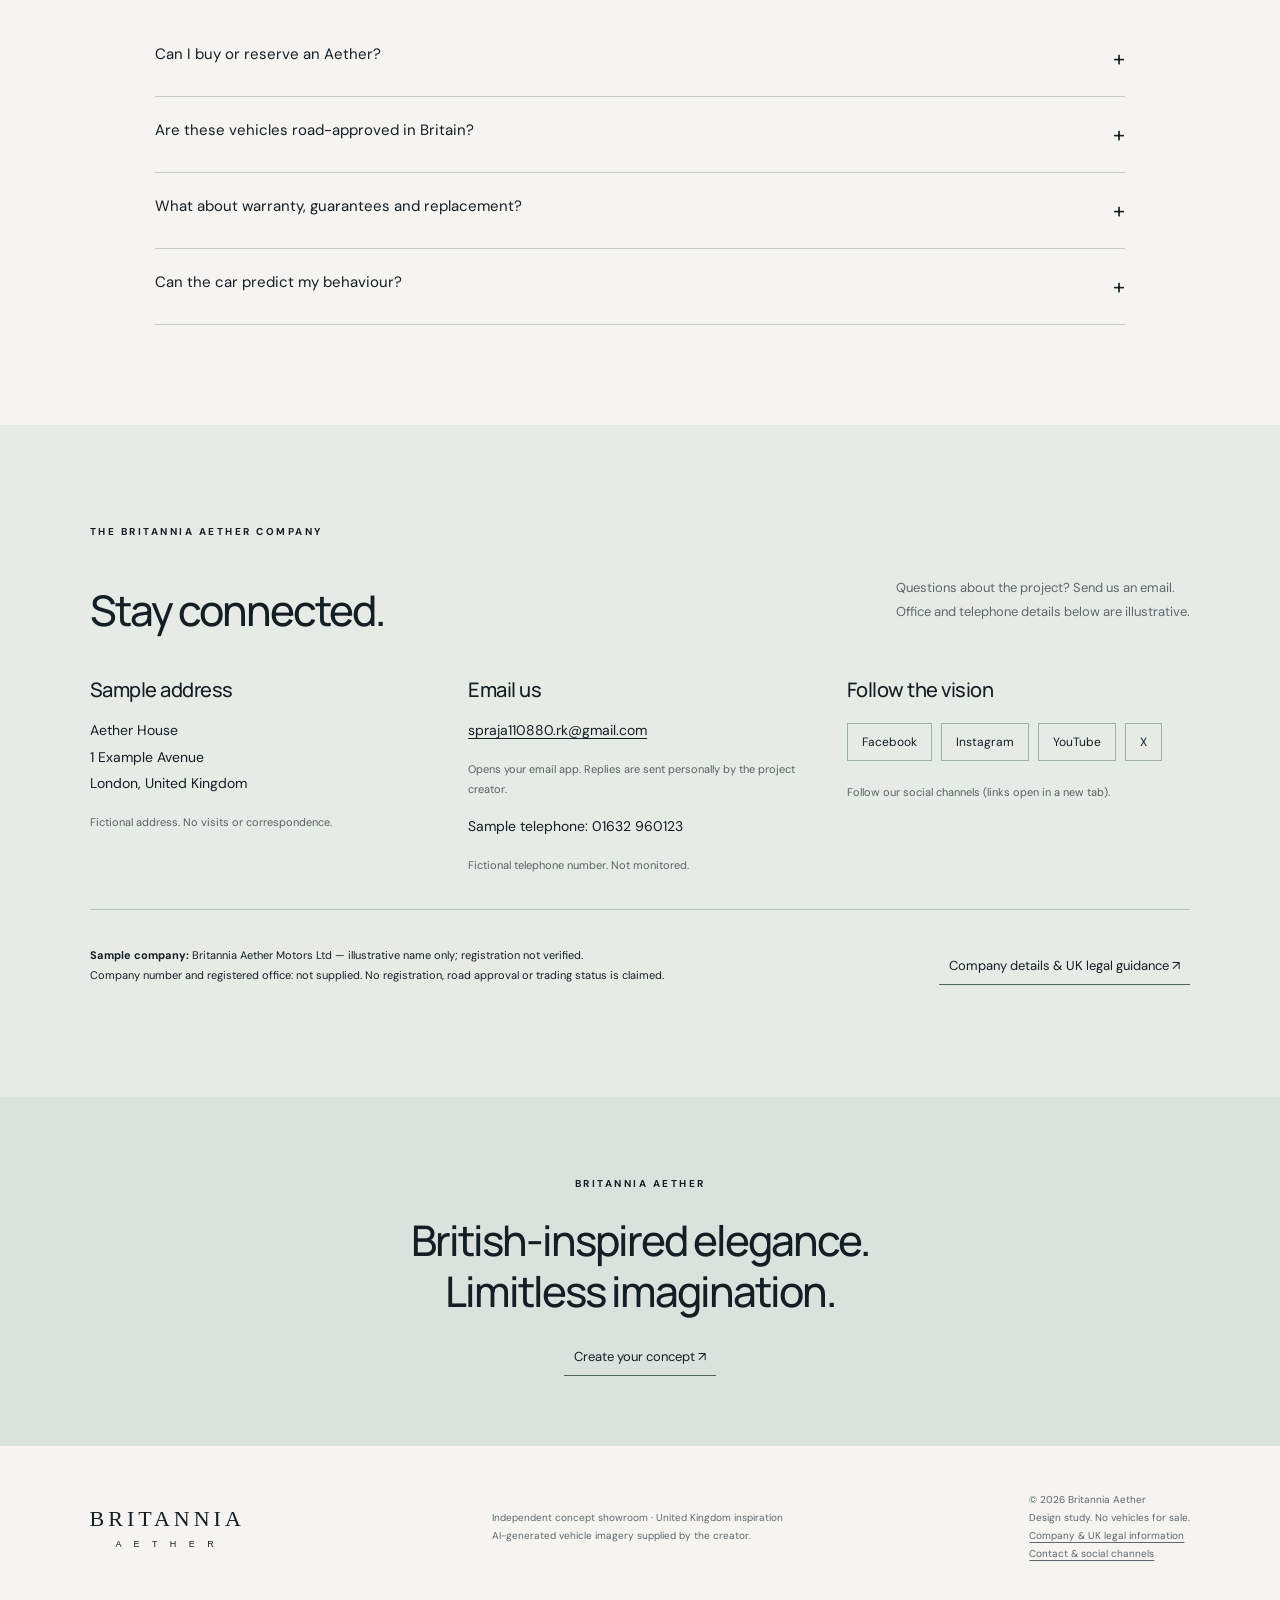
==== commit 01df7af0: "Add project email contact and clarify manual replies" ====
--- a/site/index.html
+++ b/site/index.html
@@ -9,4 +9,4 @@
 <section class="section compare-section" id="compare"><p class="eyebrow">FIND YOUR CHARACTER</p><div class="section-heading"><h2>A different kind of choice.</h2><p>Compare design intentions, not untested performance figures.</p></div><div class="table-wrap" tabindex="0" role="region" aria-label="Edition comparison, scroll horizontally on smaller screens"><table><caption class="sr-only">Britannia Aether concept edition comparison</caption><thead><tr><th scope="col">Concept direction</th><th scope="col">Sport</th><th scope="col">Windsor Halo</th><th scope="col">Nomad</th><th scope="col">Albion Phoenix</th></tr></thead><tbody><tr><th scope="row">Personality</th><td>Driver-focused</td><td>Quiet luxury</td><td>Adventure-ready</td><td>Expressive performance</td></tr><tr><th scope="row">Signature finish</th><td>Sapphire & cyan</td><td>Pearl & champagne</td><td>Obsidian & bronze</td><td>Crimson & gold</td></tr><tr><th scope="row">Cabin vision</th><td>Two-seat cockpit</td><td>Spacious lounge</td><td>Expedition cabin</td><td>Panoramic cockpit</td></tr><tr><th scope="row">Technology focus</th><td>Driver interface</td><td>Personalised comfort</td><td>Terrain awareness</td><td>Aerodynamic control</td></tr><tr><th scope="row">Price & availability</th><td colspan="4">Not announced · Design concepts only · No orders or deposits</td></tr></tbody></table></div></section>
 <section id="atelier" class="atelier"><div class="config-visual"><img id="config-image" src="assets/sport.jpg" alt="Aether Sport concept"><span class="image-label">YOUR AETHER / DESIGN ATELIER</span></div><div class="config-panel"><p class="eyebrow">MAKE THE VISION YOURS</p><h2>Your journey.<br>Your Aether.</h2><p>Explore a personal concept specification and save it to your device.</p><form id="config-form"><label for="edition">Choose your edition</label><select id="edition" name="edition"><option value="sport">Aether Sport</option><option value="windsor">Windsor Halo</option><option value="nomad">Nomad</option><option value="phoenix">Albion Phoenix</option></select><fieldset><legend>Choose your cabin mood</legend><label class="radio"><input type="radio" name="mood" value="Serene" checked> Serene <span>Calm lighting & comfort</span></label><label class="radio"><input type="radio" name="mood" value="Focused"> Focused <span>Minimal displays & clarity</span></label><label class="radio"><input type="radio" name="mood" value="Immersive"> Immersive <span>Rich lighting & sound</span></label></fieldset><div class="summary" id="config-summary" aria-live="polite"></div><button class="button" type="submit">Save my concept <span>↓</span></button><p id="save-status" role="status"></p><small>Creates a downloadable concept brief. This is not a purchase or reservation. Cabin moods are proposed settings; images show the original designs.</small></form></div></section>
 <section class="section ownership"><p class="eyebrow">CONFIDENCE STARTS WITH CLARITY</p><h2>Ambition. With transparency.</h2><div class="questions"><details><summary>Can I buy or reserve an Aether?</summary><p>Not yet. Britannia Aether is a British-inspired fictional design brand. No production date, pricing or dealer network has been announced. This showroom does not accept orders, deposits or payments.</p></details><details><summary>Are these vehicles road-approved in Britain?</summary><p>No road approval is claimed. The floating vehicles are speculative designs, not road-ready products. A future production proposal would need engineering, testing and applicable approvals before sale.</p></details><details><summary>What about warranty, guarantees and replacement?</summary><p>No warranty, guarantee or replacement policy is offered for these concepts. Any future commercial offer would need clear written terms before purchase.</p></details><details><summary>Can the car predict my behaviour?</summary><p>The cabin concept imagines optional voice and movement inputs to suggest comfort settings. It does not claim to read thoughts or reliably predict human behaviour. Consent, privacy controls and driver responsibility would be essential.</p></details></div></section>
-<section id="contact" class="section company-contact"><p class="eyebrow">THE BRITANNIA AETHER COMPANY</p><div class="section-heading"><h2>Stay connected.</h2><p>Sample details for this concept website.<br>Not a real office or active contact service.</p></div><div class="contact-grid"><div><h3>Sample address</h3><p>Aether House<br>1 Example Avenue<br>London, United Kingdom</p><small>Fictional address. No visits or correspondence.</small></div><div><h3>Sample contact</h3><p>Telephone: 01632 960123<br>Email: hello@britannia-aether.example</p><small>Fictional placeholders. Not monitored.</small></div><div><h3>Follow the vision</h3><ul class="social-links" aria-label="Social media links"><li><a href="https://www.facebook.com/britannia.aether/" target="_blank" rel="noopener noreferrer" aria-label="Visit our Facebook page (opens in a new tab)">Facebook</a></li><li><a href="https://www.instagram.com/spraja110880.rk/" target="_blank" rel="noopener noreferrer" aria-label="Visit our Instagram page (opens in a new tab)">Instagram</a></li><li><a href="https://www.youtube.com/@RajakokilaPeriyathamby" target="_blank" rel="noopener noreferrer" aria-label="Visit our YouTube page (opens in a new tab)">YouTube</a></li><li><a href="https://x.com/David2_2David" target="_blank" rel="noopener noreferrer" aria-label="Visit our X page (opens in a new tab)">X</a></li></ul><small>Follow our social channels (links open in a new tab).</small></div></div><div class="company-strip"><p><strong>Sample company:</strong> Britannia Aether Motors Ltd — illustrative name only; registration not verified.<br>Company number and registered office: not supplied. No registration, road approval or trading status is claimed.</p><a class="text-link" href="legal.html">Company details & UK legal guidance ↗</a></div></section><section class="closing"><p class="eyebrow">BRITANNIA AETHER</p><h2>British-inspired elegance.<br>Limitless imagination.</h2><a href="#atelier" class="text-link">Create your concept ↗</a></section></main><footer><a class="brand" href="#">BRITANNIA <small>A E T H E R</small></a><p>Independent concept showroom · United Kingdom inspiration<br>AI-generated vehicle imagery supplied by the creator.</p><span>© 2026 Britannia Aether<br>Design study. No vehicles for sale.<br><a href="legal.html">Company & UK legal information</a><br><a href="#contact">Sample contact & social channels</a></span></footer><dialog id="model-dialog"><button id="close-dialog" aria-label="Close model details">×</button><div id="model-details"></div></dialog><script src="app.js"></script></body></html>
+<section id="contact" class="section company-contact"><p class="eyebrow">THE BRITANNIA AETHER COMPANY</p><div class="section-heading"><h2>Stay connected.</h2><p>Questions about the project? Send us an email.<br>Office and telephone details below are illustrative.</p></div><div class="contact-grid"><div><h3>Sample address</h3><p>Aether House<br>1 Example Avenue<br>London, United Kingdom</p><small>Fictional address. No visits or correspondence.</small></div><div><h3>Email us</h3><p><a href="mailto:spraja110880.rk@gmail.com">spraja110880.rk@gmail.com</a></p><small>Opens your email app. Replies are sent personally by the project creator.</small><p>Sample telephone: 01632 960123</p><small>Fictional telephone number. Not monitored.</small></div><div><h3>Follow the vision</h3><ul class="social-links" aria-label="Social media links"><li><a href="https://www.facebook.com/britannia.aether/" target="_blank" rel="noopener noreferrer" aria-label="Visit our Facebook page (opens in a new tab)">Facebook</a></li><li><a href="https://www.instagram.com/spraja110880.rk/" target="_blank" rel="noopener noreferrer" aria-label="Visit our Instagram page (opens in a new tab)">Instagram</a></li><li><a href="https://www.youtube.com/@RajakokilaPeriyathamby" target="_blank" rel="noopener noreferrer" aria-label="Visit our YouTube page (opens in a new tab)">YouTube</a></li><li><a href="https://x.com/David2_2David" target="_blank" rel="noopener noreferrer" aria-label="Visit our X page (opens in a new tab)">X</a></li></ul><small>Follow our social channels (links open in a new tab).</small></div></div><div class="company-strip"><p><strong>Sample company:</strong> Britannia Aether Motors Ltd — illustrative name only; registration not verified.<br>Company number and registered office: not supplied. No registration, road approval or trading status is claimed.</p><a class="text-link" href="legal.html">Company details & UK legal guidance ↗</a></div></section><section class="closing"><p class="eyebrow">BRITANNIA AETHER</p><h2>British-inspired elegance.<br>Limitless imagination.</h2><a href="#atelier" class="text-link">Create your concept ↗</a></section></main><footer><a class="brand" href="#">BRITANNIA <small>A E T H E R</small></a><p>Independent concept showroom · United Kingdom inspiration<br>AI-generated vehicle imagery supplied by the creator.</p><span>© 2026 Britannia Aether<br>Design study. No vehicles for sale.<br><a href="legal.html">Company & UK legal information</a><br><a href="#contact">Contact & social channels</a></span></footer><dialog id="model-dialog"><button id="close-dialog" aria-label="Close model details">×</button><div id="model-details"></div></dialog><script src="app.js"></script></body></html>
--- a/site/style.css
+++ b/site/style.css
@@ -4,3 +4,5 @@
 .company-contact{background:#e7ebe6}.contact-grid{display:grid;grid-template-columns:1fr 1fr 1fr;gap:35px}.contact-grid h3{font-size:20px;letter-spacing:-.5px}.contact-grid p{font-size:14px;line-height:1.9;overflow-wrap:anywhere}.contact-grid small{font-size:11px;color:#56635c;line-height:1.7}.social-links{display:flex;flex-wrap:wrap;gap:9px;list-style:none;padding:0;margin:20px 0}.social-links a{display:block;border:1px solid #9eafa4;padding:10px 14px;font-size:12px}.company-strip{border-top:1px solid #b7c3ba;margin-top:35px;padding-top:25px;display:flex;align-items:center;justify-content:space-between;gap:30px}.company-strip p{font-size:11px;line-height:1.8;max-width:700px}.model-legal{font-size:11px!important}.model-legal a,.legal-page a,footer p a,footer>span a{text-decoration:underline;text-underline-offset:3px}.legal-page{max-width:1120px;margin:auto}.legal-page h1{font-size:clamp(38px,5vw,64px);line-height:1.15}.legal-intro{font-size:18px!important;max-width:850px}.legal-page p{line-height:1.85;font-size:14px;color:#48565e}.legal-notice{padding:25px;border-left:3px solid #44695d;background:#e7ebe6}.review-date{font-size:12px!important}.legal-page section{padding:35px 0;border-bottom:1px solid #ccd4ce;scroll-margin-top:25px}.legal-page h2{font-size:28px;letter-spacing:-.7px}.source-link{font-size:12px!important}.company-list{font-size:13px}.company-list>div{display:grid;grid-template-columns:190px 1fr;padding:14px 0;border-bottom:1px solid #d8dfda;gap:20px}.company-list dt{font-weight:600}.company-list dd{margin:0;line-height:1.7;overflow-wrap:anywhere}.legal-page .button{text-decoration:none;background:#e1e7e1}@media(max-width:800px){.contact-grid{grid-template-columns:1fr}.company-strip{display:block}.company-strip .text-link{display:inline-block;margin-top:12px}nav{gap:16px}.company-list>div{grid-template-columns:1fr;gap:7px}}
 
 .social-links a:hover{background:#d3ded5}.social-links a:focus-visible{outline:2px solid #244d3f;outline-offset:3px}
+
+.company-contact a[href^="mailto:"]{text-decoration:underline;text-underline-offset:3px;overflow-wrap:anywhere}
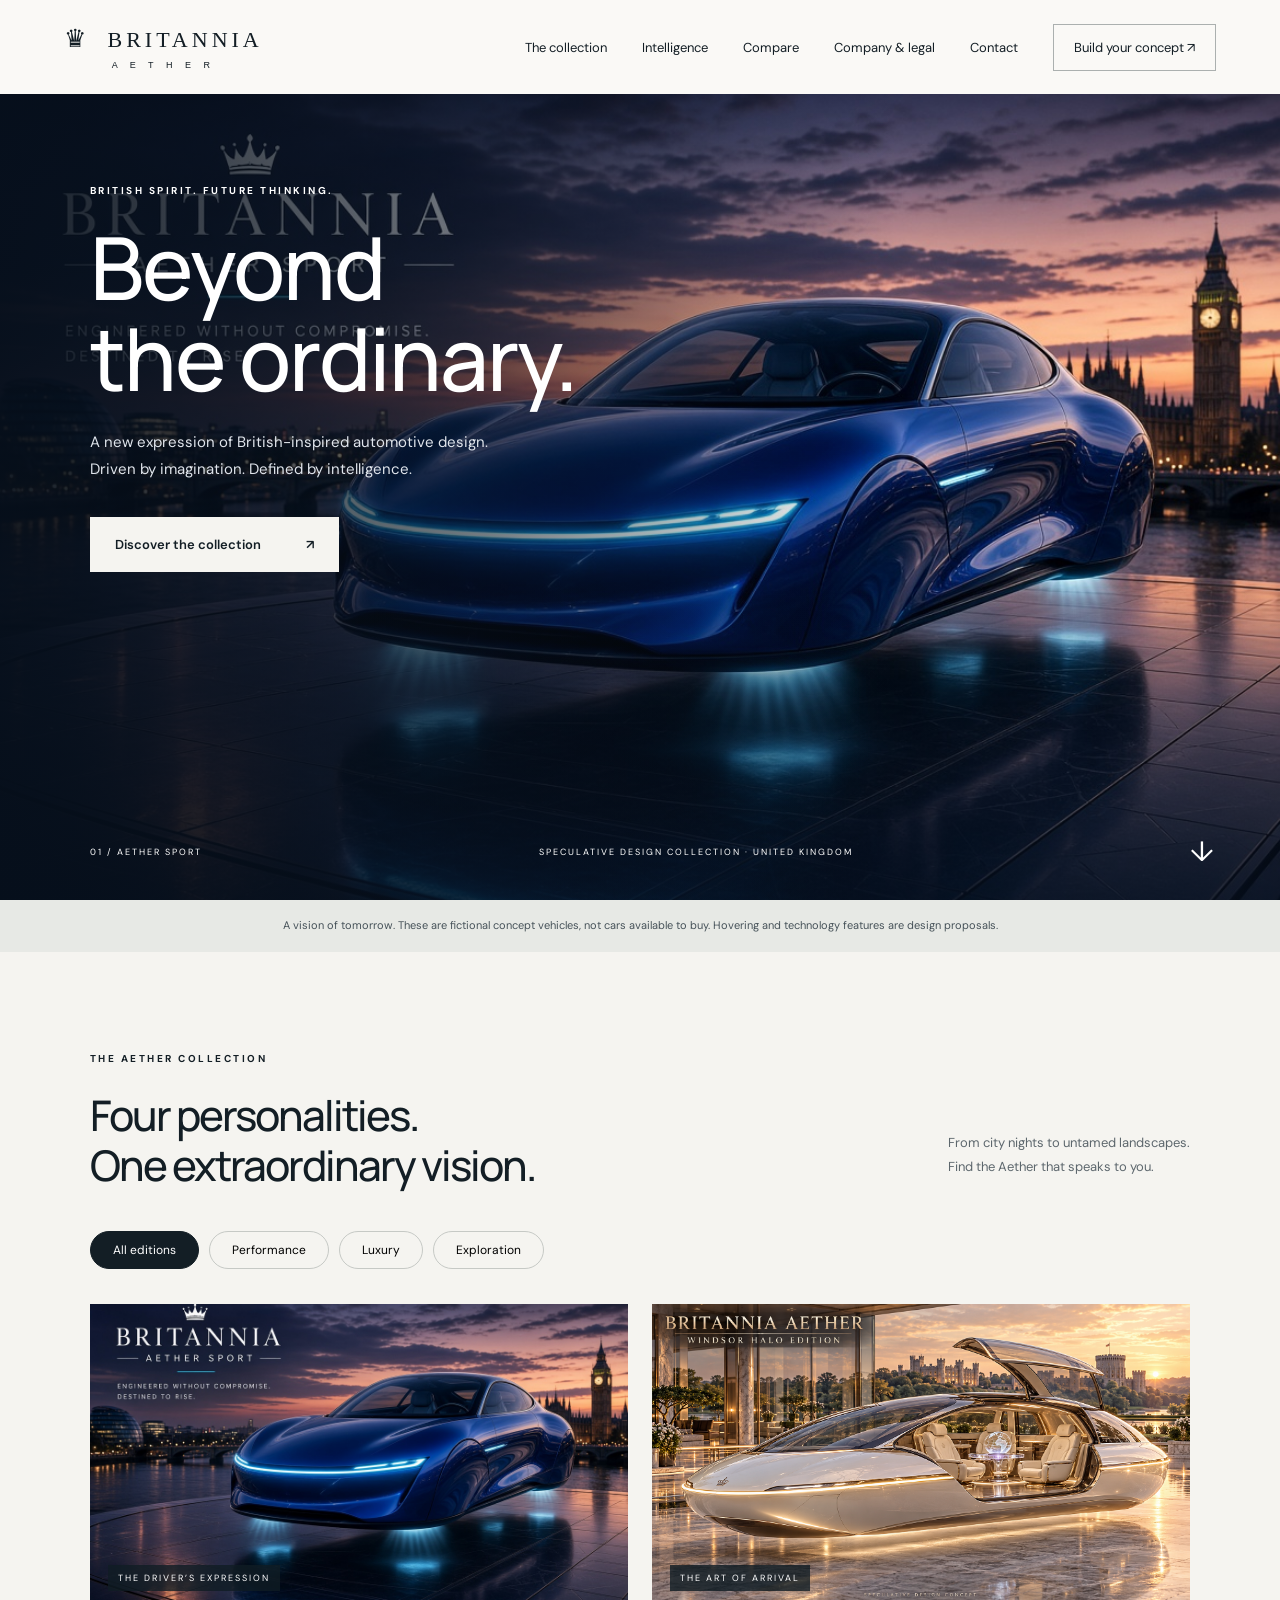
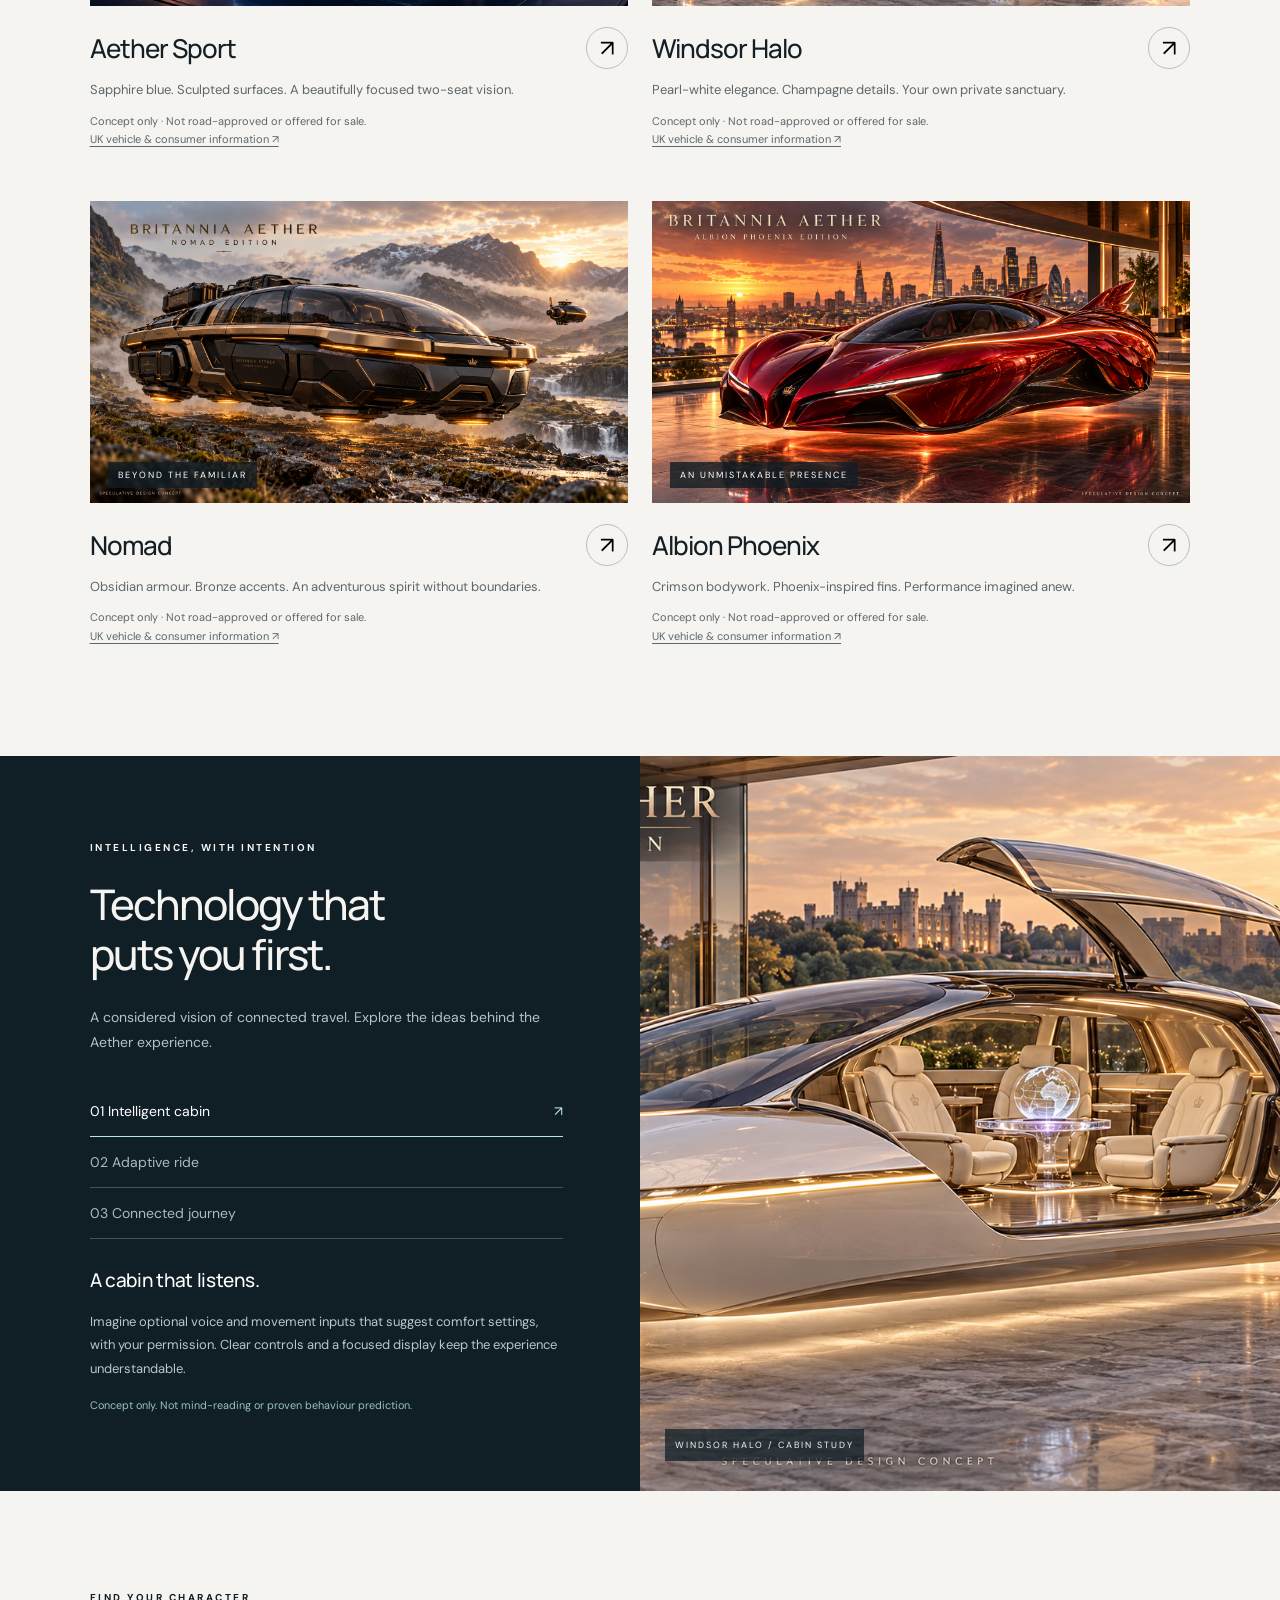
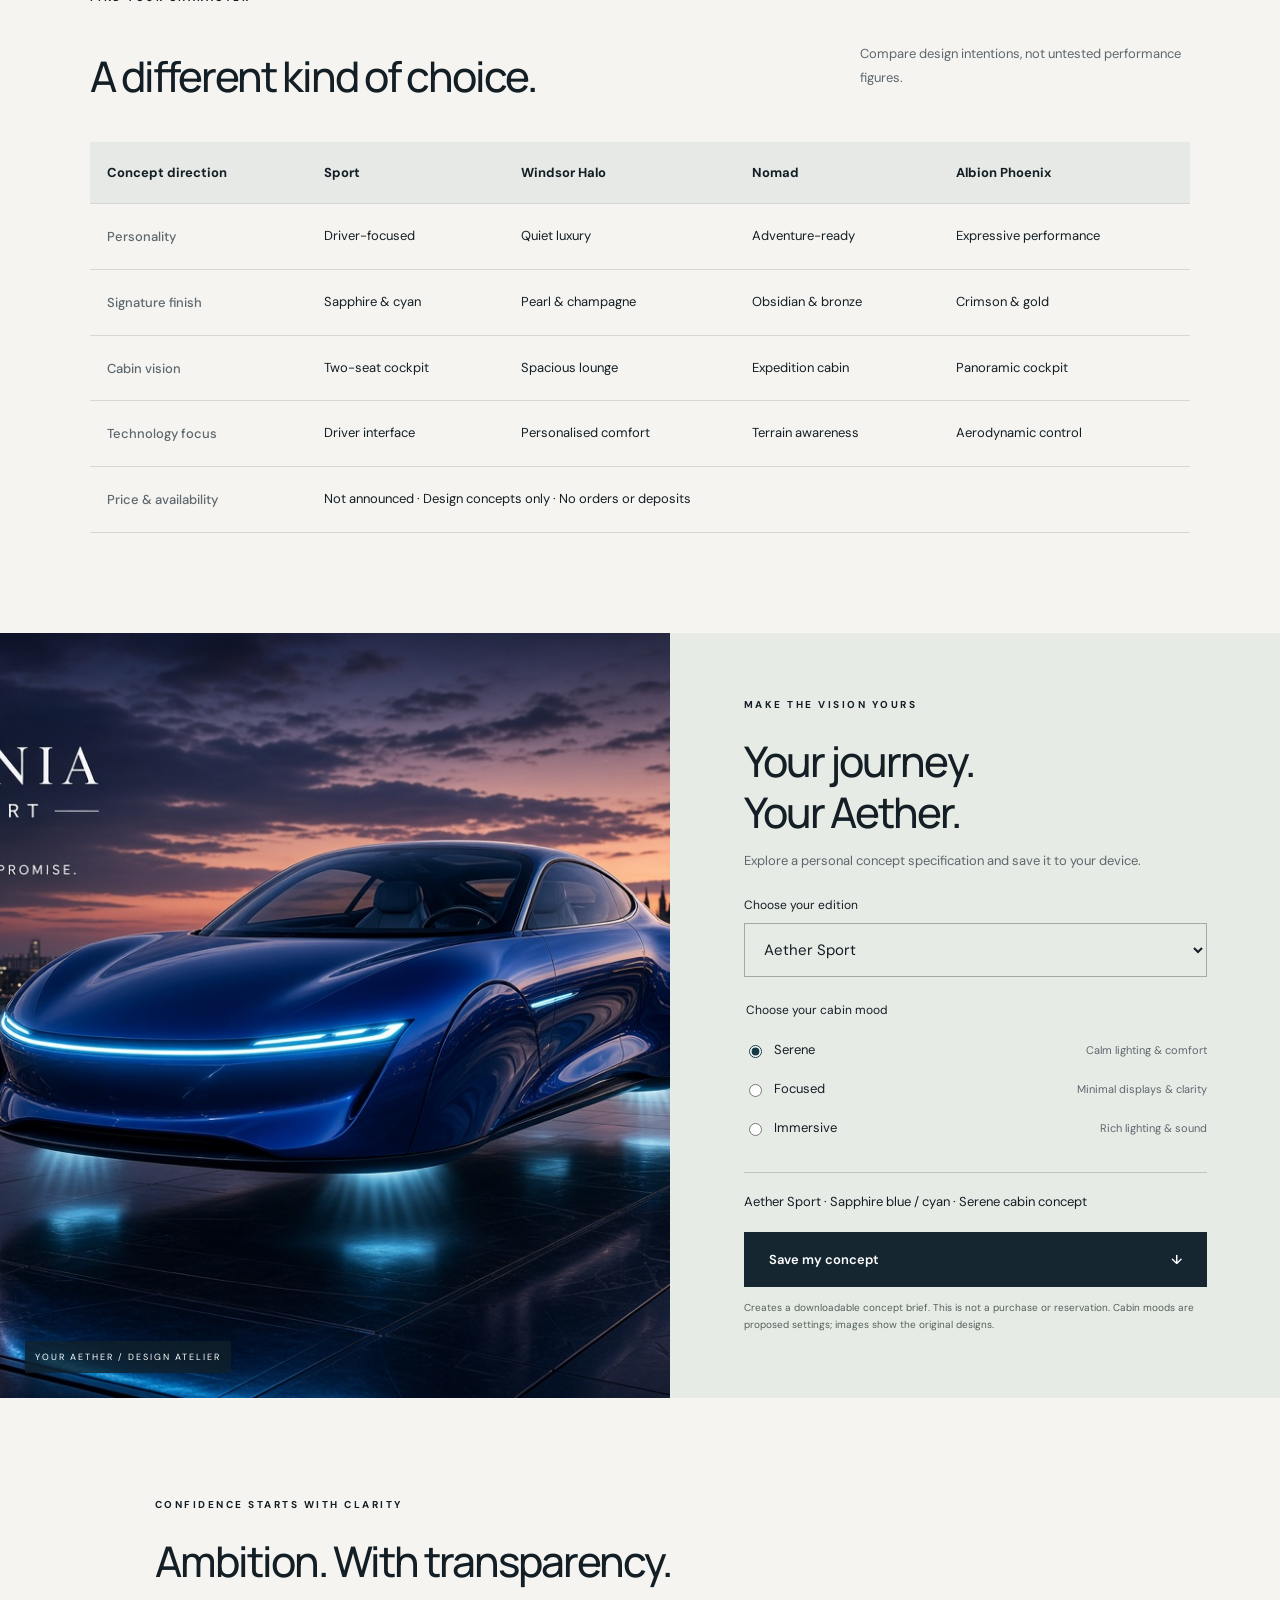
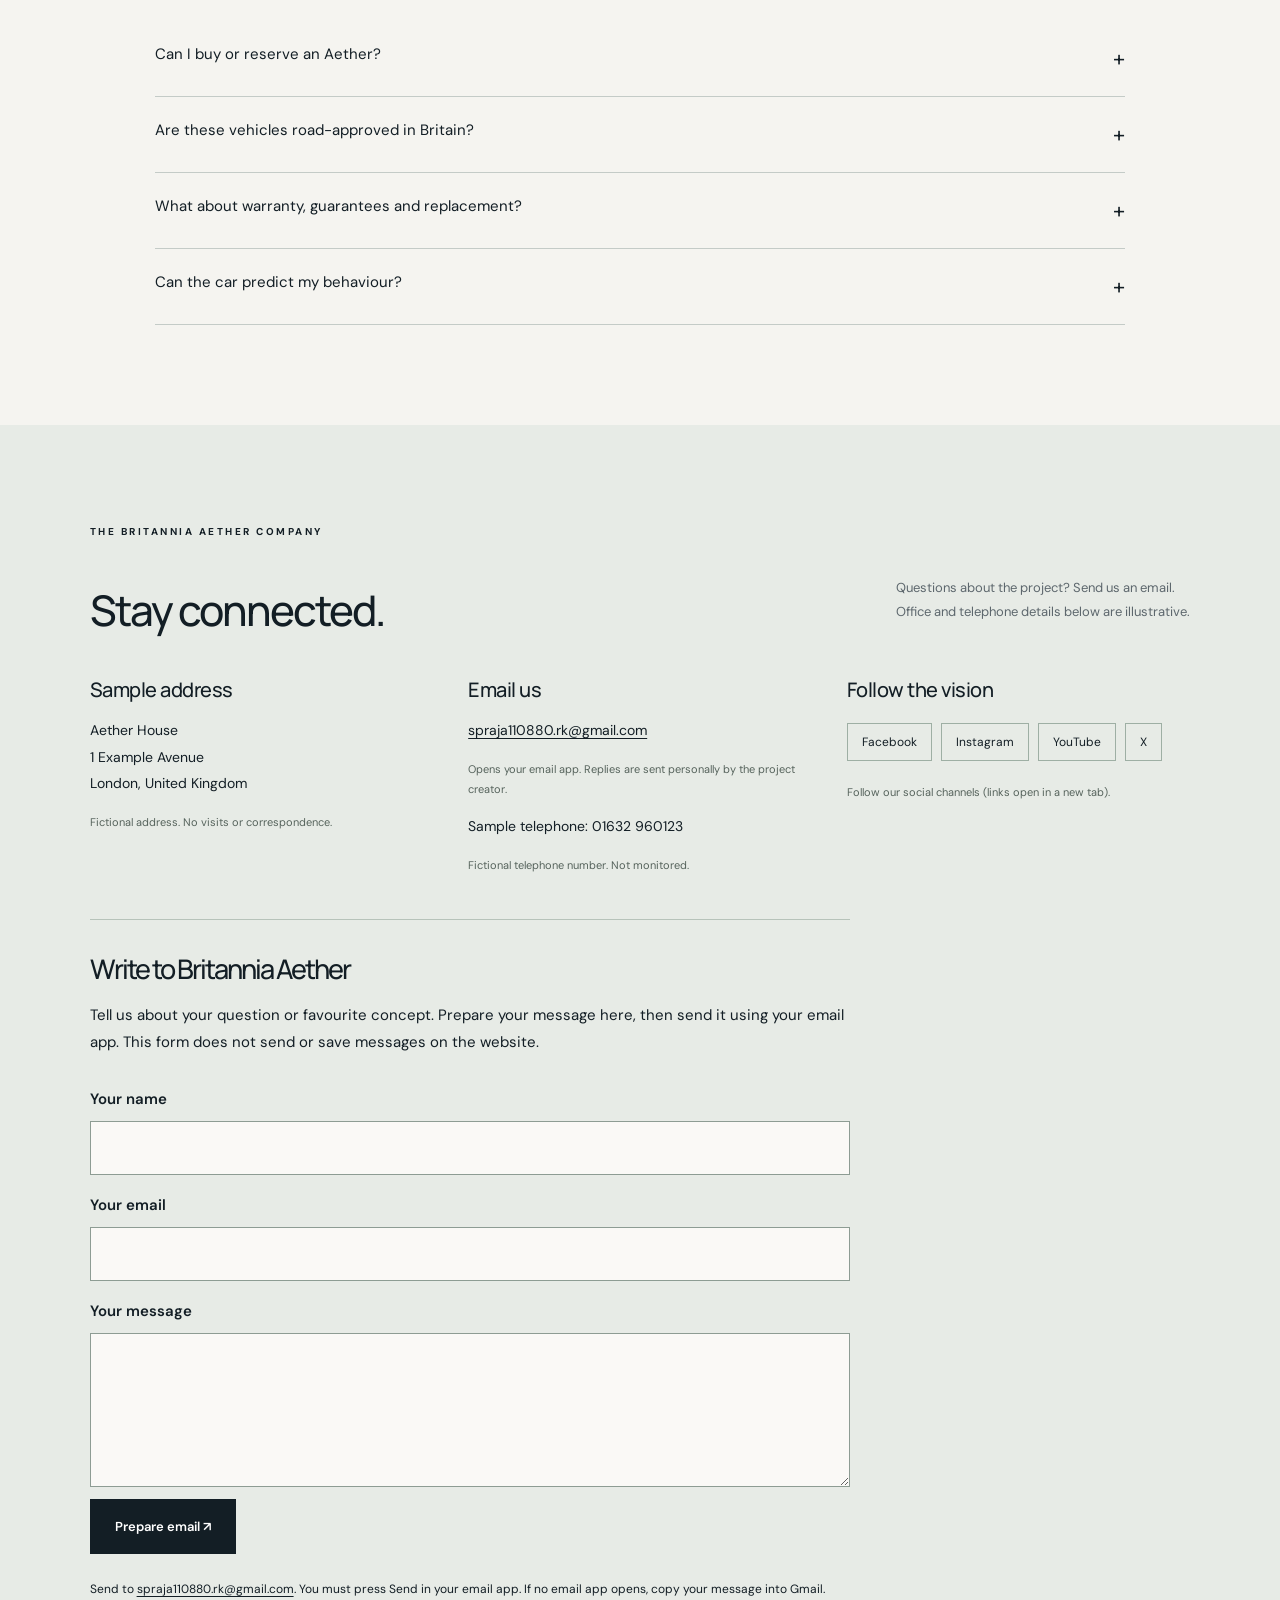
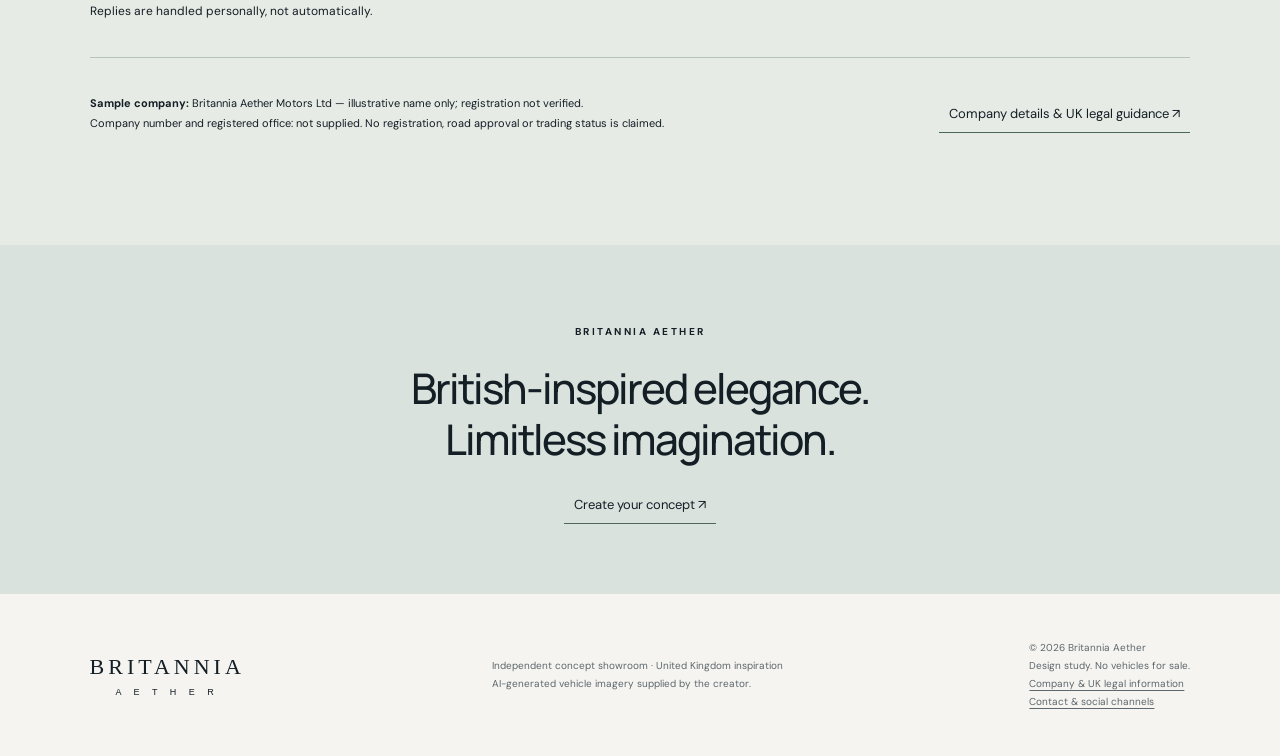
==== commit f9286f76: "Add accessible contact form that prepares email drafts" ====
--- a/site/index.html
+++ b/site/index.html
@@ -1,7 +1,7 @@
 <!doctype html>
 <html lang="en-GB"><head><meta charset="UTF-8"><meta name="viewport" content="width=device-width,initial-scale=1"><meta name="description" content="Explore Britannia Aether: four British-inspired automotive concepts. Discover intelligent cabin ideas, compare editions and build your personal concept."><title>Britannia Aether — Beyond the ordinary</title><link rel="stylesheet" href="style.css"></head><body>
 <a class="skip" href="#main">Skip to content</a>
-<header><a class="brand" href="#"><span class="crown">♛</span> BRITANNIA <small>A E T H E R</small></a><nav aria-label="Main navigation"><a href="#collection">The collection</a><a href="#intelligence">Intelligence</a><a href="#compare">Compare</a><a href="legal.html">Company & legal</a><a class="nav-cta" href="#atelier">Build your concept ↗</a></nav></header>
+<header><a class="brand" href="#"><span class="crown">♛</span> BRITANNIA <small>A E T H E R</small></a><nav aria-label="Main navigation"><a href="#collection">The collection</a><a href="#intelligence">Intelligence</a><a href="#compare">Compare</a><a href="legal.html">Company & legal</a><a href="#contact">Contact</a><a class="nav-cta" href="#atelier">Build your concept ↗</a></nav></header>
 <main id="main"><section class="hero"><img src="assets/sport.jpg" alt="Sapphire-blue Aether Sport hovercar overlooking the Thames at dusk"><div class="hero-shade"></div><div class="hero-copy"><p class="eyebrow">BRITISH SPIRIT. FUTURE THINKING.</p><h1>Beyond<br>the ordinary.</h1><p>A new expression of British-inspired automotive design.<br>Driven by imagination. Defined by intelligence.</p><a class="button" href="#collection">Discover the collection <span>↗</span></a></div><div class="hero-bottom"><span>01 / AETHER SPORT</span><span>SPECULATIVE DESIGN COLLECTION · UNITED KINGDOM</span><a href="#collection" aria-label="Scroll to collection">↓</a></div></section>
 <div class="disclosure">A vision of tomorrow. These are fictional concept vehicles, not cars available to buy. Hovering and technology features are design proposals.</div>
 <section id="collection" class="section"><div class="section-heading"><div><p class="eyebrow">THE AETHER COLLECTION</p><h2>Four personalities.<br>One extraordinary vision.</h2></div><p>From city nights to untamed landscapes.<br>Find the Aether that speaks to you.</p></div><div class="filters" role="group" aria-label="Filter editions"><button class="active" data-filter="all" aria-pressed="true">All editions</button><button data-filter="performance" aria-pressed="false">Performance</button><button data-filter="luxury" aria-pressed="false">Luxury</button><button data-filter="exploration" aria-pressed="false">Exploration</button></div><div class="cars" id="cars"></div><p id="filter-status" class="sr-only" aria-live="polite"></p></section>
@@ -9,4 +9,4 @@
 <section class="section compare-section" id="compare"><p class="eyebrow">FIND YOUR CHARACTER</p><div class="section-heading"><h2>A different kind of choice.</h2><p>Compare design intentions, not untested performance figures.</p></div><div class="table-wrap" tabindex="0" role="region" aria-label="Edition comparison, scroll horizontally on smaller screens"><table><caption class="sr-only">Britannia Aether concept edition comparison</caption><thead><tr><th scope="col">Concept direction</th><th scope="col">Sport</th><th scope="col">Windsor Halo</th><th scope="col">Nomad</th><th scope="col">Albion Phoenix</th></tr></thead><tbody><tr><th scope="row">Personality</th><td>Driver-focused</td><td>Quiet luxury</td><td>Adventure-ready</td><td>Expressive performance</td></tr><tr><th scope="row">Signature finish</th><td>Sapphire & cyan</td><td>Pearl & champagne</td><td>Obsidian & bronze</td><td>Crimson & gold</td></tr><tr><th scope="row">Cabin vision</th><td>Two-seat cockpit</td><td>Spacious lounge</td><td>Expedition cabin</td><td>Panoramic cockpit</td></tr><tr><th scope="row">Technology focus</th><td>Driver interface</td><td>Personalised comfort</td><td>Terrain awareness</td><td>Aerodynamic control</td></tr><tr><th scope="row">Price & availability</th><td colspan="4">Not announced · Design concepts only · No orders or deposits</td></tr></tbody></table></div></section>
 <section id="atelier" class="atelier"><div class="config-visual"><img id="config-image" src="assets/sport.jpg" alt="Aether Sport concept"><span class="image-label">YOUR AETHER / DESIGN ATELIER</span></div><div class="config-panel"><p class="eyebrow">MAKE THE VISION YOURS</p><h2>Your journey.<br>Your Aether.</h2><p>Explore a personal concept specification and save it to your device.</p><form id="config-form"><label for="edition">Choose your edition</label><select id="edition" name="edition"><option value="sport">Aether Sport</option><option value="windsor">Windsor Halo</option><option value="nomad">Nomad</option><option value="phoenix">Albion Phoenix</option></select><fieldset><legend>Choose your cabin mood</legend><label class="radio"><input type="radio" name="mood" value="Serene" checked> Serene <span>Calm lighting & comfort</span></label><label class="radio"><input type="radio" name="mood" value="Focused"> Focused <span>Minimal displays & clarity</span></label><label class="radio"><input type="radio" name="mood" value="Immersive"> Immersive <span>Rich lighting & sound</span></label></fieldset><div class="summary" id="config-summary" aria-live="polite"></div><button class="button" type="submit">Save my concept <span>↓</span></button><p id="save-status" role="status"></p><small>Creates a downloadable concept brief. This is not a purchase or reservation. Cabin moods are proposed settings; images show the original designs.</small></form></div></section>
 <section class="section ownership"><p class="eyebrow">CONFIDENCE STARTS WITH CLARITY</p><h2>Ambition. With transparency.</h2><div class="questions"><details><summary>Can I buy or reserve an Aether?</summary><p>Not yet. Britannia Aether is a British-inspired fictional design brand. No production date, pricing or dealer network has been announced. This showroom does not accept orders, deposits or payments.</p></details><details><summary>Are these vehicles road-approved in Britain?</summary><p>No road approval is claimed. The floating vehicles are speculative designs, not road-ready products. A future production proposal would need engineering, testing and applicable approvals before sale.</p></details><details><summary>What about warranty, guarantees and replacement?</summary><p>No warranty, guarantee or replacement policy is offered for these concepts. Any future commercial offer would need clear written terms before purchase.</p></details><details><summary>Can the car predict my behaviour?</summary><p>The cabin concept imagines optional voice and movement inputs to suggest comfort settings. It does not claim to read thoughts or reliably predict human behaviour. Consent, privacy controls and driver responsibility would be essential.</p></details></div></section>
-<section id="contact" class="section company-contact"><p class="eyebrow">THE BRITANNIA AETHER COMPANY</p><div class="section-heading"><h2>Stay connected.</h2><p>Questions about the project? Send us an email.<br>Office and telephone details below are illustrative.</p></div><div class="contact-grid"><div><h3>Sample address</h3><p>Aether House<br>1 Example Avenue<br>London, United Kingdom</p><small>Fictional address. No visits or correspondence.</small></div><div><h3>Email us</h3><p><a href="mailto:spraja110880.rk@gmail.com">spraja110880.rk@gmail.com</a></p><small>Opens your email app. Replies are sent personally by the project creator.</small><p>Sample telephone: 01632 960123</p><small>Fictional telephone number. Not monitored.</small></div><div><h3>Follow the vision</h3><ul class="social-links" aria-label="Social media links"><li><a href="https://www.facebook.com/britannia.aether/" target="_blank" rel="noopener noreferrer" aria-label="Visit our Facebook page (opens in a new tab)">Facebook</a></li><li><a href="https://www.instagram.com/spraja110880.rk/" target="_blank" rel="noopener noreferrer" aria-label="Visit our Instagram page (opens in a new tab)">Instagram</a></li><li><a href="https://www.youtube.com/@RajakokilaPeriyathamby" target="_blank" rel="noopener noreferrer" aria-label="Visit our YouTube page (opens in a new tab)">YouTube</a></li><li><a href="https://x.com/David2_2David" target="_blank" rel="noopener noreferrer" aria-label="Visit our X page (opens in a new tab)">X</a></li></ul><small>Follow our social channels (links open in a new tab).</small></div></div><div class="company-strip"><p><strong>Sample company:</strong> Britannia Aether Motors Ltd — illustrative name only; registration not verified.<br>Company number and registered office: not supplied. No registration, road approval or trading status is claimed.</p><a class="text-link" href="legal.html">Company details & UK legal guidance ↗</a></div></section><section class="closing"><p class="eyebrow">BRITANNIA AETHER</p><h2>British-inspired elegance.<br>Limitless imagination.</h2><a href="#atelier" class="text-link">Create your concept ↗</a></section></main><footer><a class="brand" href="#">BRITANNIA <small>A E T H E R</small></a><p>Independent concept showroom · United Kingdom inspiration<br>AI-generated vehicle imagery supplied by the creator.</p><span>© 2026 Britannia Aether<br>Design study. No vehicles for sale.<br><a href="legal.html">Company & UK legal information</a><br><a href="#contact">Contact & social channels</a></span></footer><dialog id="model-dialog"><button id="close-dialog" aria-label="Close model details">×</button><div id="model-details"></div></dialog><script src="app.js"></script></body></html>
+<section id="contact" class="section company-contact"><p class="eyebrow">THE BRITANNIA AETHER COMPANY</p><div class="section-heading"><h2>Stay connected.</h2><p>Questions about the project? Send us an email.<br>Office and telephone details below are illustrative.</p></div><div class="contact-grid"><div><h3>Sample address</h3><p>Aether House<br>1 Example Avenue<br>London, United Kingdom</p><small>Fictional address. No visits or correspondence.</small></div><div><h3>Email us</h3><p><a href="mailto:spraja110880.rk@gmail.com">spraja110880.rk@gmail.com</a></p><small>Opens your email app. Replies are sent personally by the project creator.</small><p>Sample telephone: 01632 960123</p><small>Fictional telephone number. Not monitored.</small></div><div><h3>Follow the vision</h3><ul class="social-links" aria-label="Social media links"><li><a href="https://www.facebook.com/britannia.aether/" target="_blank" rel="noopener noreferrer" aria-label="Visit our Facebook page (opens in a new tab)">Facebook</a></li><li><a href="https://www.instagram.com/spraja110880.rk/" target="_blank" rel="noopener noreferrer" aria-label="Visit our Instagram page (opens in a new tab)">Instagram</a></li><li><a href="https://www.youtube.com/@RajakokilaPeriyathamby" target="_blank" rel="noopener noreferrer" aria-label="Visit our YouTube page (opens in a new tab)">YouTube</a></li><li><a href="https://x.com/David2_2David" target="_blank" rel="noopener noreferrer" aria-label="Visit our X page (opens in a new tab)">X</a></li></ul><small>Follow our social channels (links open in a new tab).</small></div></div><div class="contact-form-panel"><h3>Write to Britannia Aether</h3><p id="contact-help">Tell us about your question or favourite concept. Prepare your message here, then send it using your email app. This form does not send or save messages on the website.</p><form id="contact-form" aria-describedby="contact-help"><label for="contact-name">Your name</label><input id="contact-name" name="name" type="text" autocomplete="name" maxlength="100" required><label for="contact-email">Your email</label><input id="contact-email" name="email" type="email" autocomplete="email" maxlength="254" required><label for="contact-message">Your message</label><textarea id="contact-message" name="message" rows="6" maxlength="1500" required></textarea><button class="button" type="submit">Prepare email ↗</button></form><p id="contact-status" role="status" aria-live="polite"></p><a id="contact-draft" class="text-link" hidden>Open email draft ↗</a><p class="contact-note">Send to <a href="mailto:spraja110880.rk@gmail.com">spraja110880.rk@gmail.com</a>. You must press Send in your email app. If no email app opens, copy your message into Gmail. Replies are handled personally, not automatically.</p><noscript><p>The form needs JavaScript. Please email spraja110880.rk@gmail.com directly.</p></noscript></div><div class="company-strip"><p><strong>Sample company:</strong> Britannia Aether Motors Ltd — illustrative name only; registration not verified.<br>Company number and registered office: not supplied. No registration, road approval or trading status is claimed.</p><a class="text-link" href="legal.html">Company details & UK legal guidance ↗</a></div></section><section class="closing"><p class="eyebrow">BRITANNIA AETHER</p><h2>British-inspired elegance.<br>Limitless imagination.</h2><a href="#atelier" class="text-link">Create your concept ↗</a></section></main><footer><a class="brand" href="#">BRITANNIA <small>A E T H E R</small></a><p>Independent concept showroom · United Kingdom inspiration<br>AI-generated vehicle imagery supplied by the creator.</p><span>© 2026 Britannia Aether<br>Design study. No vehicles for sale.<br><a href="legal.html">Company & UK legal information</a><br><a href="#contact">Contact & social channels</a></span></footer><dialog id="model-dialog"><button id="close-dialog" aria-label="Close model details">×</button><div id="model-details"></div></dialog><script src="app.js"></script><script src="contact.js"></script></body></html>
--- a/site/style.css
+++ b/site/style.css
@@ -6,3 +6,5 @@
 .social-links a:hover{background:#d3ded5}.social-links a:focus-visible{outline:2px solid #244d3f;outline-offset:3px}
 
 .company-contact a[href^="mailto:"]{text-decoration:underline;text-underline-offset:3px;overflow-wrap:anywhere}
+
+.contact-form-panel{margin-top:45px;padding-top:30px;border-top:1px solid #b7c3ba;max-width:760px}.contact-form-panel h3{font-size:27px}.contact-form-panel p{line-height:1.8}.contact-form-panel form{display:grid;gap:12px;margin:25px 0}.contact-form-panel label{font-weight:600;margin-top:8px}.contact-form-panel input,.contact-form-panel textarea{width:100%;min-width:0;padding:16px;border:1px solid #8d9c93;background:#faf9f6;color:var(--ink);font:inherit;border-radius:0}.contact-form-panel textarea{resize:vertical}.contact-form-panel textarea:focus-visible{outline:3px solid #247c91;outline-offset:3px}.contact-form-panel button{justify-self:start;border:0;background:var(--ink);color:white}.contact-form-panel .contact-note{font-size:12px}.contact-form-panel .contact-note a{text-decoration:underline}.contact-form-panel #contact-draft{display:inline-block}.contact-form-panel #contact-status{font-weight:500}
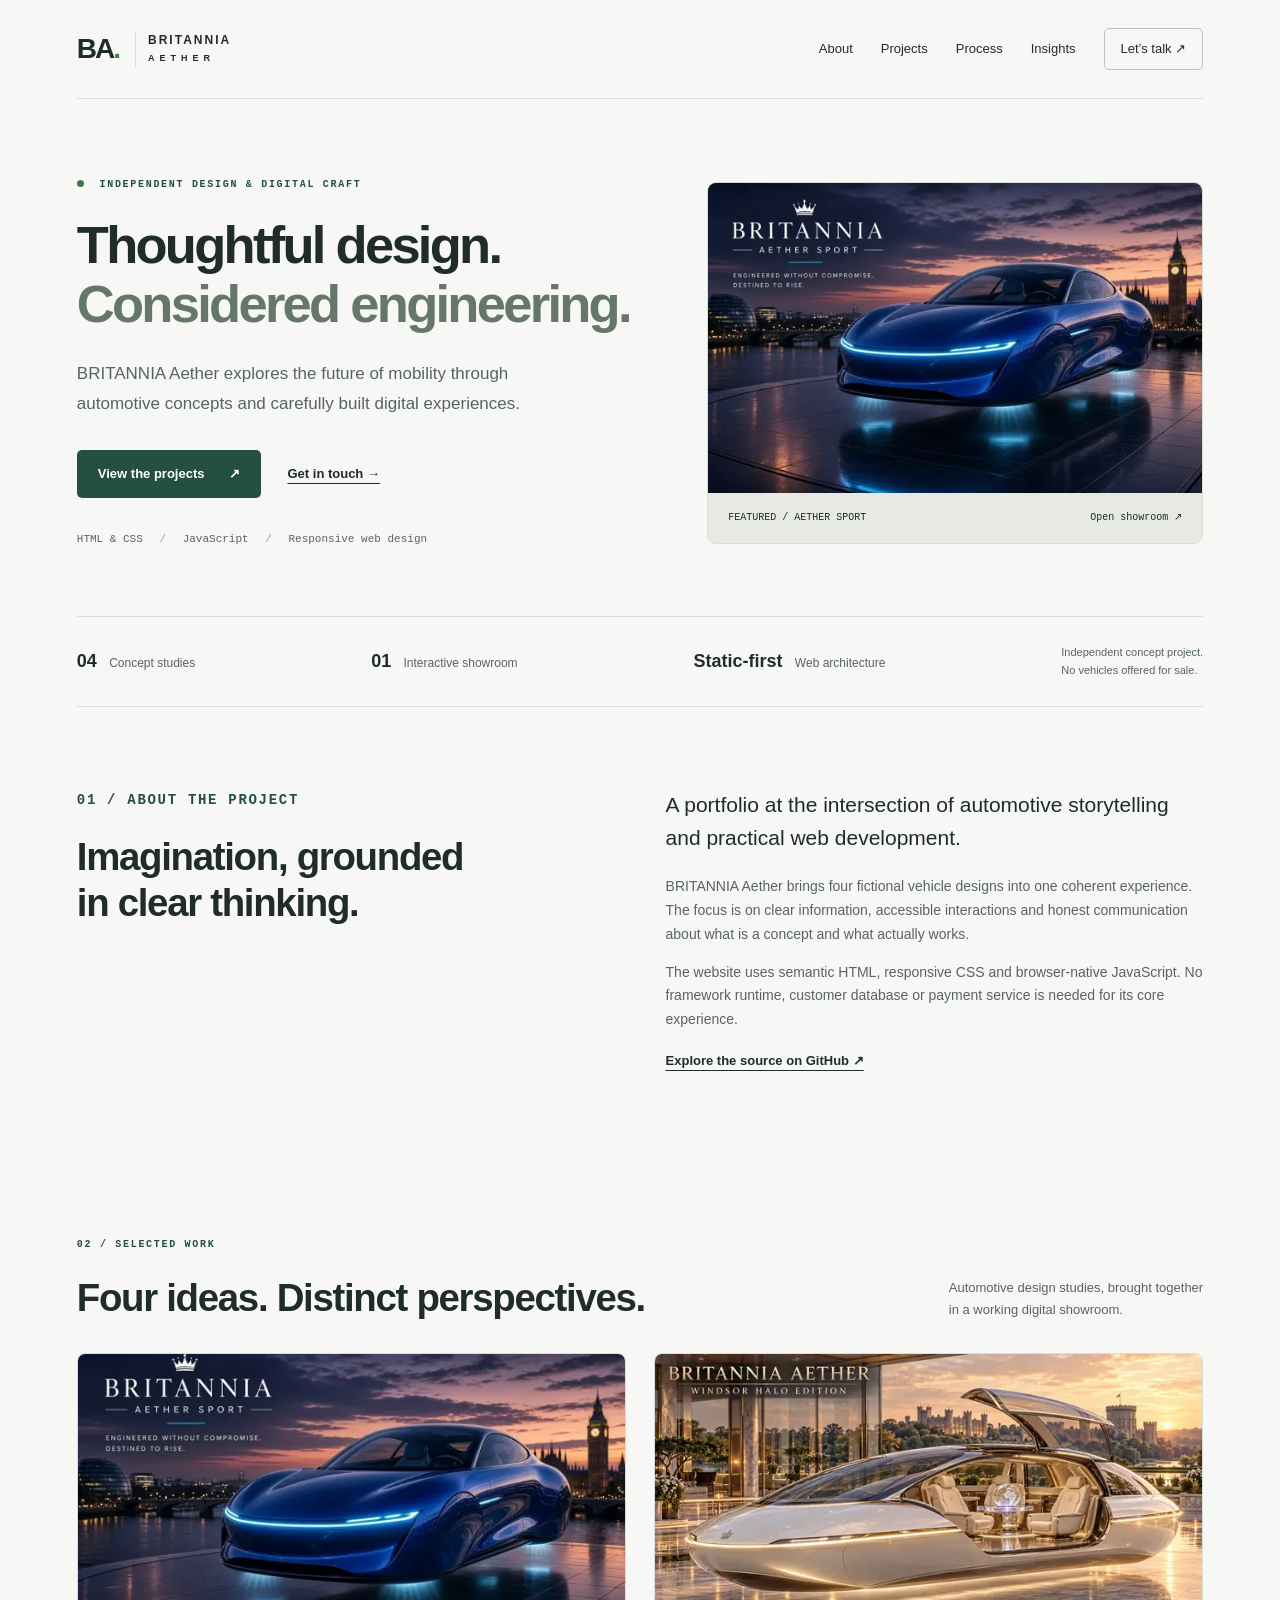
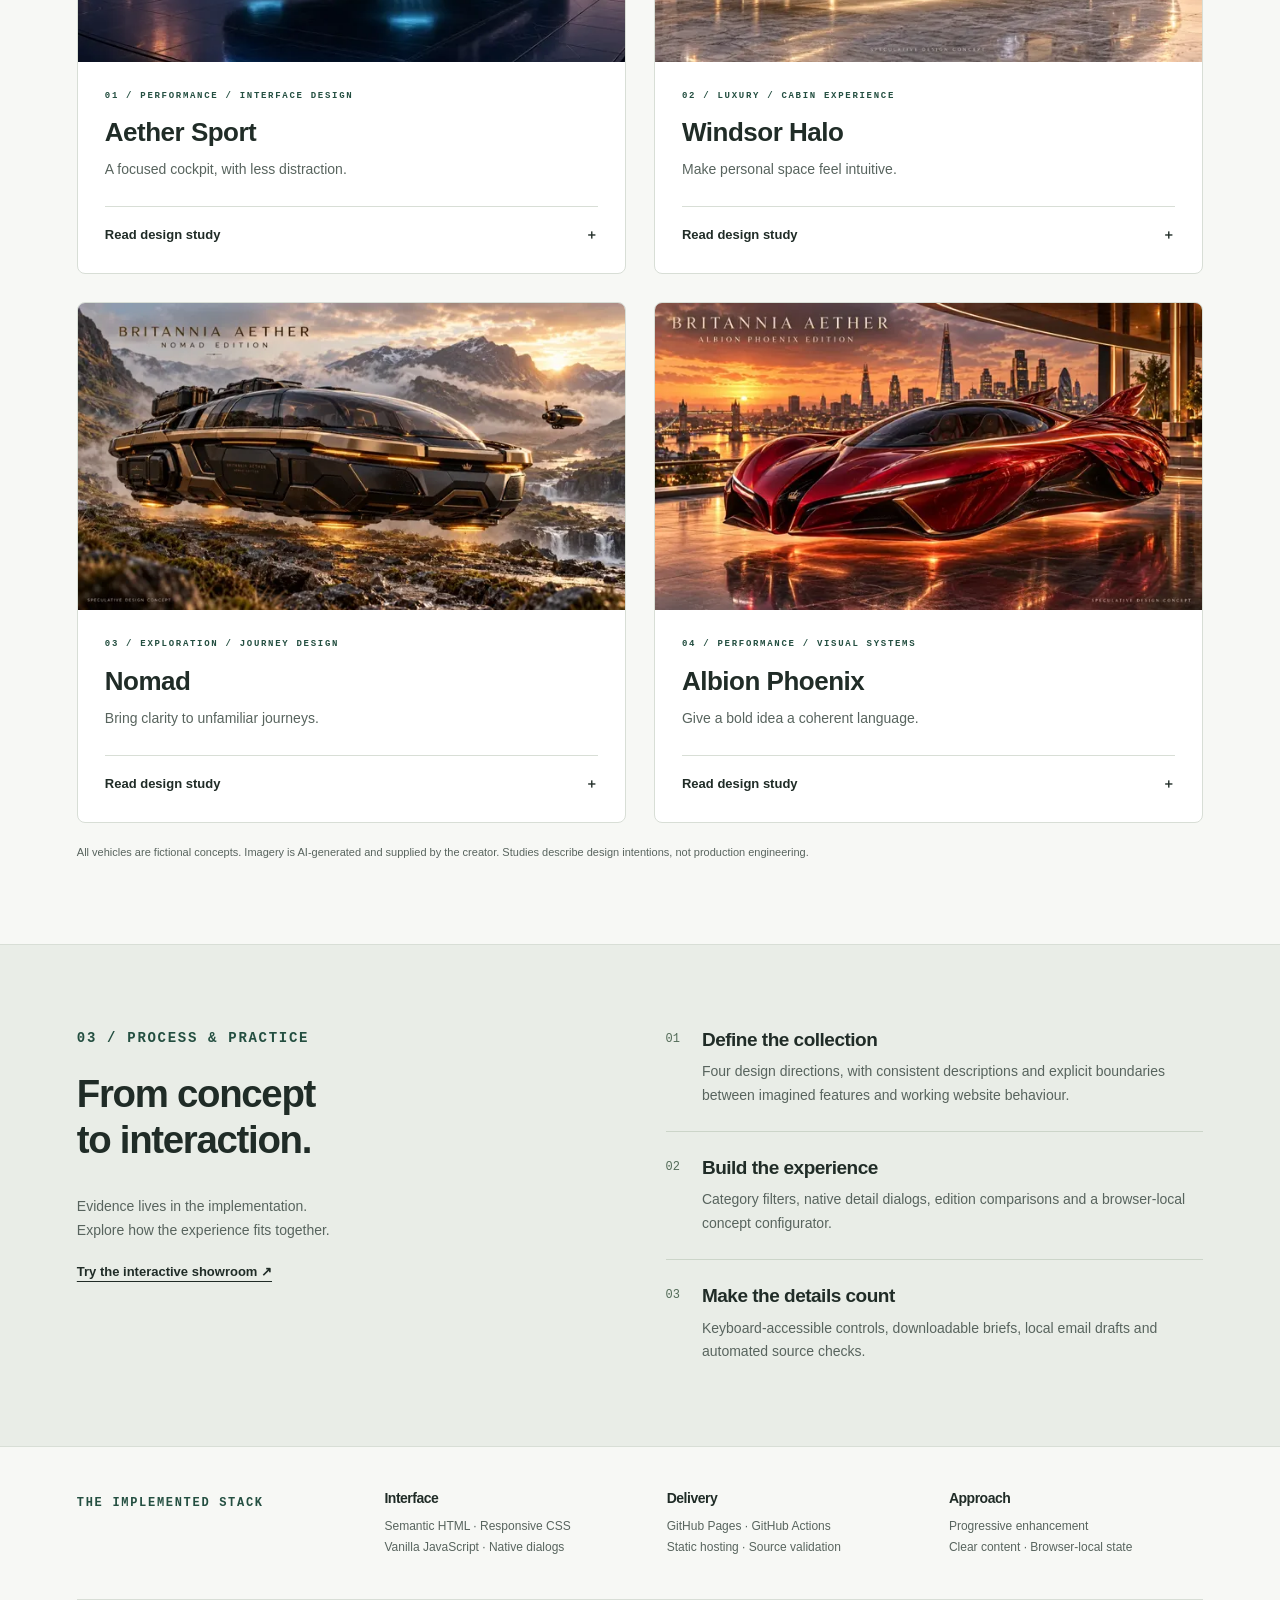
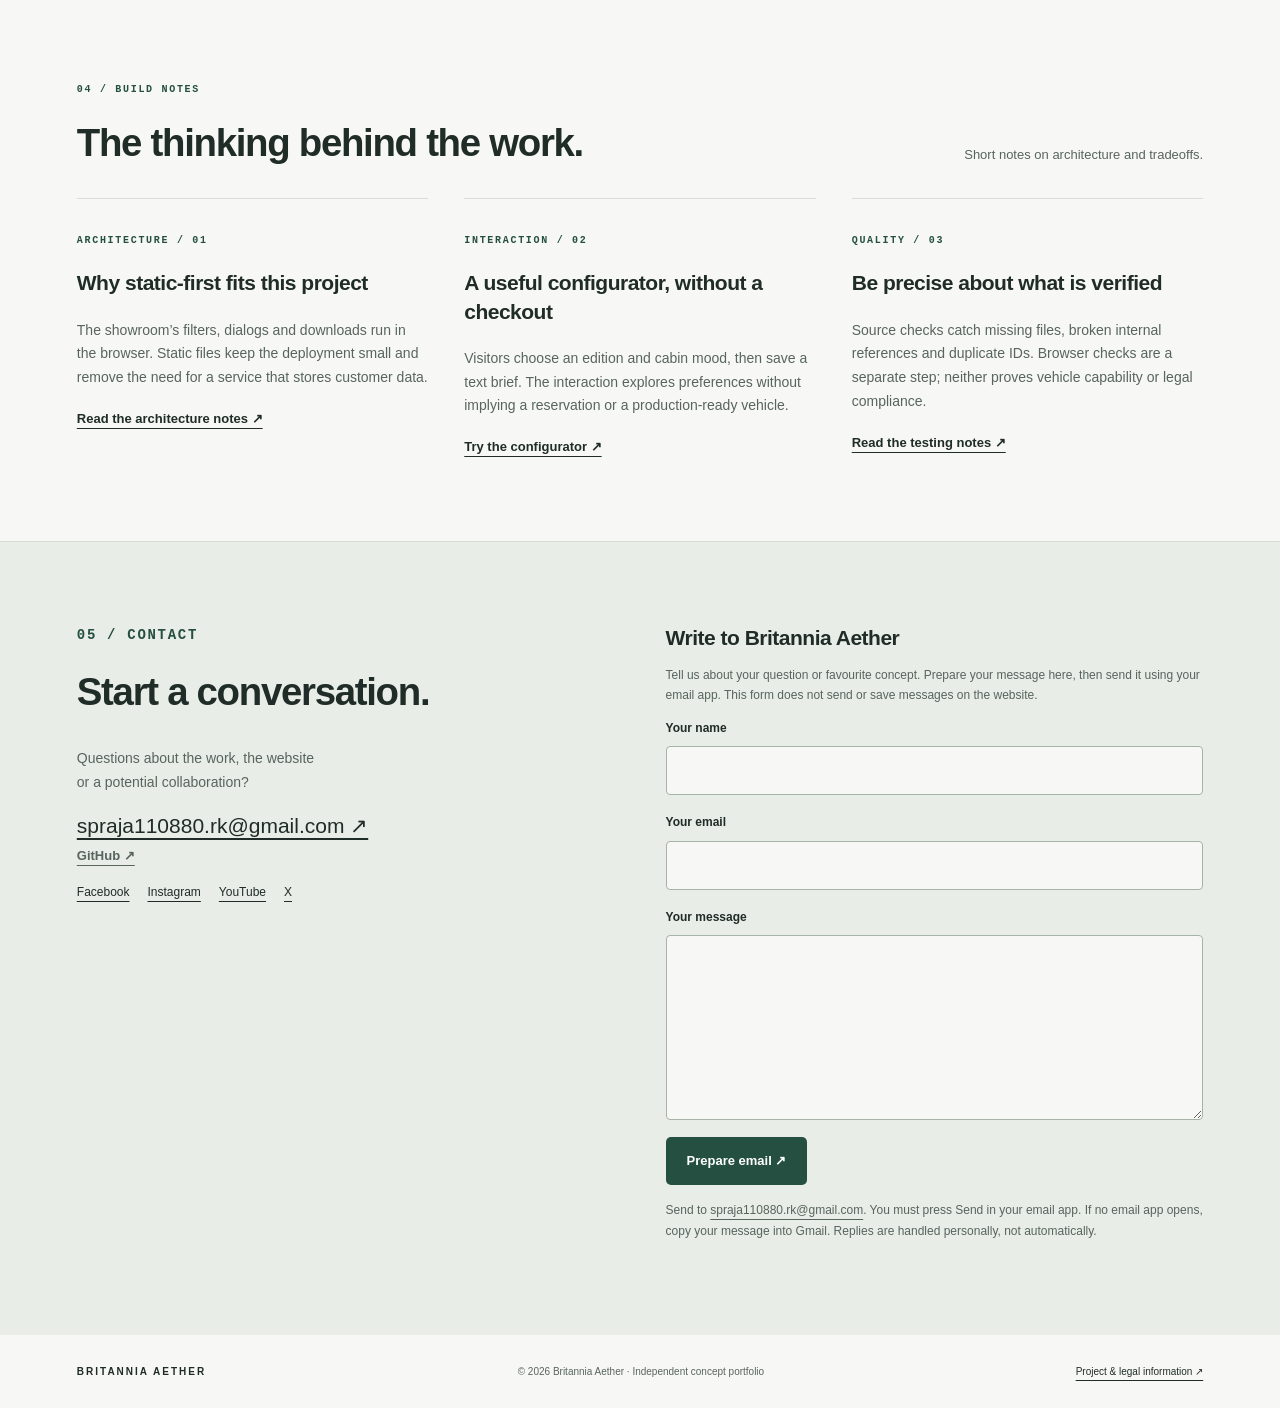
==== commit d7bc1f0d: "Add portfolio homepage and optimize showroom after Lighthouse audit" ====
--- a/site/index.html
+++ b/site/index.html
@@ -1,12 +1,21 @@
-<!doctype html>
-<html lang="en-GB"><head><meta charset="UTF-8"><meta name="viewport" content="width=device-width,initial-scale=1"><meta name="description" content="Explore Britannia Aether: four British-inspired automotive concepts. Discover intelligent cabin ideas, compare editions and build your personal concept."><title>Britannia Aether — Beyond the ordinary</title><link rel="stylesheet" href="style.css"></head><body>
-<a class="skip" href="#main">Skip to content</a>
-<header><a class="brand" href="#"><span class="crown">♛</span> BRITANNIA <small>A E T H E R</small></a><nav aria-label="Main navigation"><a href="#collection">The collection</a><a href="#intelligence">Intelligence</a><a href="#compare">Compare</a><a href="legal.html">Company & legal</a><a href="#contact">Contact</a><a class="nav-cta" href="#atelier">Build your concept ↗</a></nav></header>
-<main id="main"><section class="hero"><img src="assets/sport.jpg" alt="Sapphire-blue Aether Sport hovercar overlooking the Thames at dusk"><div class="hero-shade"></div><div class="hero-copy"><p class="eyebrow">BRITISH SPIRIT. FUTURE THINKING.</p><h1>Beyond<br>the ordinary.</h1><p>A new expression of British-inspired automotive design.<br>Driven by imagination. Defined by intelligence.</p><a class="button" href="#collection">Discover the collection <span>↗</span></a></div><div class="hero-bottom"><span>01 / AETHER SPORT</span><span>SPECULATIVE DESIGN COLLECTION · UNITED KINGDOM</span><a href="#collection" aria-label="Scroll to collection">↓</a></div></section>
-<div class="disclosure">A vision of tomorrow. These are fictional concept vehicles, not cars available to buy. Hovering and technology features are design proposals.</div>
-<section id="collection" class="section"><div class="section-heading"><div><p class="eyebrow">THE AETHER COLLECTION</p><h2>Four personalities.<br>One extraordinary vision.</h2></div><p>From city nights to untamed landscapes.<br>Find the Aether that speaks to you.</p></div><div class="filters" role="group" aria-label="Filter editions"><button class="active" data-filter="all" aria-pressed="true">All editions</button><button data-filter="performance" aria-pressed="false">Performance</button><button data-filter="luxury" aria-pressed="false">Luxury</button><button data-filter="exploration" aria-pressed="false">Exploration</button></div><div class="cars" id="cars"></div><p id="filter-status" class="sr-only" aria-live="polite"></p></section>
-<section id="intelligence" class="intelligence"><div class="tech-copy"><p class="eyebrow">INTELLIGENCE, WITH INTENTION</p><h2>Technology that<br>puts you first.</h2><p class="intro">A considered vision of connected travel. Explore the ideas behind the Aether experience.</p><div class="tech-tabs" role="group" aria-label="Explore proposed technology"><button class="active" data-tech="cabin" aria-pressed="true">01 Intelligent cabin</button><button data-tech="ride" aria-pressed="false">02 Adaptive ride</button><button data-tech="connect" aria-pressed="false">03 Connected journey</button></div><div id="tech-content" aria-live="polite"></div></div><div class="tech-image"><img src="assets/windsor.png" alt="Windsor Halo concept with an open panoramic luxury lounge"><span>WINDSOR HALO / CABIN STUDY</span></div></section>
-<section class="section compare-section" id="compare"><p class="eyebrow">FIND YOUR CHARACTER</p><div class="section-heading"><h2>A different kind of choice.</h2><p>Compare design intentions, not untested performance figures.</p></div><div class="table-wrap" tabindex="0" role="region" aria-label="Edition comparison, scroll horizontally on smaller screens"><table><caption class="sr-only">Britannia Aether concept edition comparison</caption><thead><tr><th scope="col">Concept direction</th><th scope="col">Sport</th><th scope="col">Windsor Halo</th><th scope="col">Nomad</th><th scope="col">Albion Phoenix</th></tr></thead><tbody><tr><th scope="row">Personality</th><td>Driver-focused</td><td>Quiet luxury</td><td>Adventure-ready</td><td>Expressive performance</td></tr><tr><th scope="row">Signature finish</th><td>Sapphire & cyan</td><td>Pearl & champagne</td><td>Obsidian & bronze</td><td>Crimson & gold</td></tr><tr><th scope="row">Cabin vision</th><td>Two-seat cockpit</td><td>Spacious lounge</td><td>Expedition cabin</td><td>Panoramic cockpit</td></tr><tr><th scope="row">Technology focus</th><td>Driver interface</td><td>Personalised comfort</td><td>Terrain awareness</td><td>Aerodynamic control</td></tr><tr><th scope="row">Price & availability</th><td colspan="4">Not announced · Design concepts only · No orders or deposits</td></tr></tbody></table></div></section>
-<section id="atelier" class="atelier"><div class="config-visual"><img id="config-image" src="assets/sport.jpg" alt="Aether Sport concept"><span class="image-label">YOUR AETHER / DESIGN ATELIER</span></div><div class="config-panel"><p class="eyebrow">MAKE THE VISION YOURS</p><h2>Your journey.<br>Your Aether.</h2><p>Explore a personal concept specification and save it to your device.</p><form id="config-form"><label for="edition">Choose your edition</label><select id="edition" name="edition"><option value="sport">Aether Sport</option><option value="windsor">Windsor Halo</option><option value="nomad">Nomad</option><option value="phoenix">Albion Phoenix</option></select><fieldset><legend>Choose your cabin mood</legend><label class="radio"><input type="radio" name="mood" value="Serene" checked> Serene <span>Calm lighting & comfort</span></label><label class="radio"><input type="radio" name="mood" value="Focused"> Focused <span>Minimal displays & clarity</span></label><label class="radio"><input type="radio" name="mood" value="Immersive"> Immersive <span>Rich lighting & sound</span></label></fieldset><div class="summary" id="config-summary" aria-live="polite"></div><button class="button" type="submit">Save my concept <span>↓</span></button><p id="save-status" role="status"></p><small>Creates a downloadable concept brief. This is not a purchase or reservation. Cabin moods are proposed settings; images show the original designs.</small></form></div></section>
-<section class="section ownership"><p class="eyebrow">CONFIDENCE STARTS WITH CLARITY</p><h2>Ambition. With transparency.</h2><div class="questions"><details><summary>Can I buy or reserve an Aether?</summary><p>Not yet. Britannia Aether is a British-inspired fictional design brand. No production date, pricing or dealer network has been announced. This showroom does not accept orders, deposits or payments.</p></details><details><summary>Are these vehicles road-approved in Britain?</summary><p>No road approval is claimed. The floating vehicles are speculative designs, not road-ready products. A future production proposal would need engineering, testing and applicable approvals before sale.</p></details><details><summary>What about warranty, guarantees and replacement?</summary><p>No warranty, guarantee or replacement policy is offered for these concepts. Any future commercial offer would need clear written terms before purchase.</p></details><details><summary>Can the car predict my behaviour?</summary><p>The cabin concept imagines optional voice and movement inputs to suggest comfort settings. It does not claim to read thoughts or reliably predict human behaviour. Consent, privacy controls and driver responsibility would be essential.</p></details></div></section>
-<section id="contact" class="section company-contact"><p class="eyebrow">THE BRITANNIA AETHER COMPANY</p><div class="section-heading"><h2>Stay connected.</h2><p>Questions about the project? Send us an email.<br>Office and telephone details below are illustrative.</p></div><div class="contact-grid"><div><h3>Sample address</h3><p>Aether House<br>1 Example Avenue<br>London, United Kingdom</p><small>Fictional address. No visits or correspondence.</small></div><div><h3>Email us</h3><p><a href="mailto:spraja110880.rk@gmail.com">spraja110880.rk@gmail.com</a></p><small>Opens your email app. Replies are sent personally by the project creator.</small><p>Sample telephone: 01632 960123</p><small>Fictional telephone number. Not monitored.</small></div><div><h3>Follow the vision</h3><ul class="social-links" aria-label="Social media links"><li><a href="https://www.facebook.com/britannia.aether/" target="_blank" rel="noopener noreferrer" aria-label="Visit our Facebook page (opens in a new tab)">Facebook</a></li><li><a href="https://www.instagram.com/spraja110880.rk/" target="_blank" rel="noopener noreferrer" aria-label="Visit our Instagram page (opens in a new tab)">Instagram</a></li><li><a href="https://www.youtube.com/@RajakokilaPeriyathamby" target="_blank" rel="noopener noreferrer" aria-label="Visit our YouTube page (opens in a new tab)">YouTube</a></li><li><a href="https://x.com/David2_2David" target="_blank" rel="noopener noreferrer" aria-label="Visit our X page (opens in a new tab)">X</a></li></ul><small>Follow our social channels (links open in a new tab).</small></div></div><div class="contact-form-panel"><h3>Write to Britannia Aether</h3><p id="contact-help">Tell us about your question or favourite concept. Prepare your message here, then send it using your email app. This form does not send or save messages on the website.</p><form id="contact-form" aria-describedby="contact-help"><label for="contact-name">Your name</label><input id="contact-name" name="name" type="text" autocomplete="name" maxlength="100" required><label for="contact-email">Your email</label><input id="contact-email" name="email" type="email" autocomplete="email" maxlength="254" required><label for="contact-message">Your message</label><textarea id="contact-message" name="message" rows="6" maxlength="1500" required></textarea><button class="button" type="submit">Prepare email ↗</button></form><p id="contact-status" role="status" aria-live="polite"></p><a id="contact-draft" class="text-link" hidden>Open email draft ↗</a><p class="contact-note">Send to <a href="mailto:spraja110880.rk@gmail.com">spraja110880.rk@gmail.com</a>. You must press Send in your email app. If no email app opens, copy your message into Gmail. Replies are handled personally, not automatically.</p><noscript><p>The form needs JavaScript. Please email spraja110880.rk@gmail.com directly.</p></noscript></div><div class="company-strip"><p><strong>Sample company:</strong> Britannia Aether Motors Ltd — illustrative name only; registration not verified.<br>Company number and registered office: not supplied. No registration, road approval or trading status is claimed.</p><a class="text-link" href="legal.html">Company details & UK legal guidance ↗</a></div></section><section class="closing"><p class="eyebrow">BRITANNIA AETHER</p><h2>British-inspired elegance.<br>Limitless imagination.</h2><a href="#atelier" class="text-link">Create your concept ↗</a></section></main><footer><a class="brand" href="#">BRITANNIA <small>A E T H E R</small></a><p>Independent concept showroom · United Kingdom inspiration<br>AI-generated vehicle imagery supplied by the creator.</p><span>© 2026 Britannia Aether<br>Design study. No vehicles for sale.<br><a href="legal.html">Company & UK legal information</a><br><a href="#contact">Contact & social channels</a></span></footer><dialog id="model-dialog"><button id="close-dialog" aria-label="Close model details">×</button><div id="model-details"></div></dialog><script src="app.js"></script><script src="contact.js"></script></body></html>
+<!doctype html>
+<html lang="en-GB">
+<head>
+<meta charset="utf-8"><meta name="viewport" content="width=device-width, initial-scale=1">
+<title>BRITANNIA Aether — Design & Digital Craft</title>
+<meta name="description" content="An independent portfolio of British-inspired automotive concepts and thoughtful web experiences. Explore four design studies and the engineering behind the Britannia Aether showroom.">
+<meta property="og:title" content="BRITANNIA Aether — Design & Digital Craft"><meta property="og:description" content="Four automotive concepts. One carefully built digital experience. Explore the work, process and implementation."><meta property="og:type" content="website"><meta property="og:image" content="https://rajakokila-p.github.io/britannia-aether-showroom/assets/sport.jpg"><meta name="theme-color" content="#f7f8f5">
+<link rel="icon" href="favicon.svg" type="image/svg+xml"><link rel="stylesheet" href="portfolio.css">
+</head><body>
+<a class="skip" href="#main">Skip to content</a>
+<header class="header"><a class="brand" href="index.html"><span class="monogram" aria-hidden="true">BA<span>.</span></span><span>BRITANNIA<span class="brand-sub">AETHER</span></span></a><nav aria-label="Main navigation"><a href="#about">About</a><a href="#projects">Projects</a><a href="#experience">Process</a><a href="#insights">Insights</a><a class="nav-contact" href="#contact">Let’s talk <span aria-hidden="true">↗</span></a></nav></header>
+<main id="main">
+<section class="hero wrap"><div class="hero-copy"><p class="eyebrow"><span class="dot"></span> INDEPENDENT DESIGN & DIGITAL CRAFT</p><h1>Thoughtful design.<br><span>Considered engineering.</span></h1><p class="lead">BRITANNIA Aether explores the future of mobility through automotive concepts and carefully built digital experiences.</p><div class="actions"><a class="button" href="#projects">View the projects <span aria-hidden="true">↗</span></a><a class="text-link" href="#contact">Get in touch <span aria-hidden="true">→</span></a></div><p class="stack">HTML & CSS <span>/</span> JavaScript <span>/</span> Responsive web design</p></div><a class="hero-image" href="showroom.html"><img src="assets/sport.webp" srcset="assets/sport-640.webp 640w, assets/sport.webp 1168w" sizes="(max-width: 720px) 88vw, (max-width: 1409px) 43vw, 606px" alt="Sapphire-blue Aether Sport concept beside the Thames" width="1400" height="790" fetchpriority="high"><div><span>FEATURED / AETHER SPORT</span><span>Open showroom ↗</span></div></a></section>
+<div class="facts wrap"><span><b>04</b> Concept studies</span><span><b>01</b> Interactive showroom</span><span><b>Static-first</b> Web architecture</span><span class="concept-note">Independent concept project.<br>No vehicles offered for sale.</span></div>
+<section id="about" class="section wrap split"><div><p class="eyebrow">01 / ABOUT THE PROJECT</p><h2>Imagination, grounded<br>in clear thinking.</h2></div><div><p class="large-copy">A portfolio at the intersection of automotive storytelling and practical web development.</p><p>BRITANNIA Aether brings four fictional vehicle designs into one coherent experience. The focus is on clear information, accessible interactions and honest communication about what is a concept and what actually works.</p><p>The website uses semantic HTML, responsive CSS and browser-native JavaScript. No framework runtime, customer database or payment service is needed for its core experience.</p><a class="text-link" href="https://github.com/rajakokila-p/britannia-aether-showroom">Explore the source on GitHub ↗</a></div></section>
+<section id="projects" class="section wrap"><div class="section-head"><div><p class="eyebrow">02 / SELECTED WORK</p><h2>Four ideas. Distinct perspectives.</h2></div><p>Automotive design studies, brought together<br>in a working digital showroom.</p></div><div class="project-grid"><article class="project"><img src="assets/sport.webp" srcset="assets/sport-640.webp 640w, assets/sport.webp 1168w" sizes="(max-width: 720px) 88vw, (max-width: 1409px) 43vw, 606px" alt="Aether Sport fictional vehicle design" loading="lazy" width="1400" height="790"><div class="project-body"><p class="eyebrow">01 / Performance / Interface design</p><h3>Aether Sport</h3><p class="project-title">A focused cockpit, with less distraction.</p><details><summary>Read design study <span aria-hidden="true">＋</span></summary><dl><dt>Problem</dt><dd>Explore a two-seat concept centred on a clear driver interface.</dd><dt>Scope & role</dt><dd>Concept presentation and browser interaction design within the Britannia Aether project.</dd><dt>Stack</dt><dd>HTML, CSS and JavaScript; creator-supplied AI-generated imagery.</dd><dt>Concept architecture</dt><dd>Head-up display, optional voice controls and a restrained information hierarchy.</dd><dt>Outcome</dt><dd>A visual direction and interactive concept brief; no performance testing is claimed.</dd></dl><a href="showroom.html#collection">Explore in the showroom ↗</a></details></div></article><article class="project"><img src="assets/windsor.webp" srcset="assets/windsor-640.webp 640w, assets/windsor.webp 1200w" sizes="(max-width: 720px) 88vw, (max-width: 1409px) 43vw, 606px" alt="Windsor Halo fictional vehicle design" loading="lazy" width="1400" height="790"><div class="project-body"><p class="eyebrow">02 / Luxury / Cabin experience</p><h3>Windsor Halo</h3><p class="project-title">Make personal space feel intuitive.</p><details><summary>Read design study <span aria-hidden="true">＋</span></summary><dl><dt>Problem</dt><dd>Consider how a lounge-inspired cabin can support different comfort preferences.</dd><dt>Scope & role</dt><dd>Concept presentation and browser interaction design within the Britannia Aether project.</dd><dt>Stack</dt><dd>HTML, CSS and JavaScript; creator-supplied AI-generated imagery.</dd><dt>Concept architecture</dt><dd>Panoramic glass, individual settings and ambient lighting as proposed interaction surfaces.</dd><dt>Outcome</dt><dd>A cabin design study; smart glass and holographic features remain speculative.</dd></dl><a href="showroom.html#collection">Explore in the showroom ↗</a></details></div></article><article class="project"><img src="assets/nomad.webp" srcset="assets/nomad-640.webp 640w, assets/nomad.webp 1200w" sizes="(max-width: 720px) 88vw, (max-width: 1409px) 43vw, 606px" alt="Nomad fictional vehicle design" loading="lazy" width="1400" height="790"><div class="project-body"><p class="eyebrow">03 / Exploration / Journey design</p><h3>Nomad</h3><p class="project-title">Bring clarity to unfamiliar journeys.</p><details><summary>Read design study <span aria-hidden="true">＋</span></summary><dl><dt>Problem</dt><dd>Explore how an expedition interface could organise navigation and terrain information.</dd><dt>Scope & role</dt><dd>Concept presentation and browser interaction design within the Britannia Aether project.</dd><dt>Stack</dt><dd>HTML, CSS and JavaScript; creator-supplied AI-generated imagery.</dd><dt>Concept architecture</dt><dd>Offline navigation, terrain cameras and a companion scout-drone concept.</dd><dt>Outcome</dt><dd>An exploration-led visual study; terrain and hovering capabilities are untested.</dd></dl><a href="showroom.html#collection">Explore in the showroom ↗</a></details></div></article><article class="project"><img src="assets/phoenix.webp" srcset="assets/phoenix-640.webp 640w, assets/phoenix.webp 1200w" sizes="(max-width: 720px) 88vw, (max-width: 1409px) 43vw, 606px" alt="Albion Phoenix fictional vehicle design" loading="lazy" width="1400" height="790"><div class="project-body"><p class="eyebrow">04 / Performance / Visual systems</p><h3>Albion Phoenix</h3><p class="project-title">Give a bold idea a coherent language.</p><details><summary>Read design study <span aria-hidden="true">＋</span></summary><dl><dt>Problem</dt><dd>Unify expressive bodywork and a driver-focused information experience.</dd><dt>Scope & role</dt><dd>Concept presentation and browser interaction design within the Britannia Aether project.</dd><dt>Stack</dt><dd>HTML, CSS and JavaScript; creator-supplied AI-generated imagery.</dd><dt>Concept architecture</dt><dd>Phoenix-inspired surfaces, thermal-management ideas and proposed driver telemetry.</dd><dt>Outcome</dt><dd>A visual design direction; no power, acceleration or range figures are claimed.</dd></dl><a href="showroom.html#collection">Explore in the showroom ↗</a></details></div></article></div><p class="caption">All vehicles are fictional concepts. Imagery is AI-generated and supplied by the creator. Studies describe design intentions, not production engineering.</p></section>
+<section id="experience" class="process"><div class="section wrap split"><div><p class="eyebrow">03 / PROCESS & PRACTICE</p><h2>From concept<br>to interaction.</h2><p>Evidence lives in the implementation.<br>Explore how the experience fits together.</p><a class="text-link" href="showroom.html">Try the interactive showroom ↗</a></div><ol class="timeline"><li><span>01</span><div><h3>Define the collection</h3><p>Four design directions, with consistent descriptions and explicit boundaries between imagined features and working website behaviour.</p></div></li><li><span>02</span><div><h3>Build the experience</h3><p>Category filters, native detail dialogs, edition comparisons and a browser-local concept configurator.</p></div></li><li><span>03</span><div><h3>Make the details count</h3><p>Keyboard-accessible controls, downloadable briefs, local email drafts and automated source checks.</p></div></li></ol></div></section>
+<section class="section wrap skills"><p class="eyebrow">THE IMPLEMENTED STACK</p><div><h3>Interface</h3><p>Semantic HTML · Responsive CSS<br>Vanilla JavaScript · Native dialogs</p></div><div><h3>Delivery</h3><p>GitHub Pages · GitHub Actions<br>Static hosting · Source validation</p></div><div><h3>Approach</h3><p>Progressive enhancement<br>Clear content · Browser-local state</p></div></section>
+<section id="insights" class="section wrap"><div class="section-head"><div><p class="eyebrow">04 / BUILD NOTES</p><h2>The thinking behind the work.</h2></div><p>Short notes on architecture and tradeoffs.</p></div><div class="notes"><article><span class="eyebrow">ARCHITECTURE / 01</span><h3>Why static-first fits this project</h3><p>The showroom’s filters, dialogs and downloads run in the browser. Static files keep the deployment small and remove the need for a service that stores customer data.</p><a class="text-link" href="https://github.com/rajakokila-p/britannia-aether-showroom/blob/main/docs/architecture.md">Read the architecture notes ↗</a></article><article><span class="eyebrow">INTERACTION / 02</span><h3>A useful configurator, without a checkout</h3><p>Visitors choose an edition and cabin mood, then save a text brief. The interaction explores preferences without implying a reservation or a production-ready vehicle.</p><a class="text-link" href="showroom.html#atelier">Try the configurator ↗</a></article><article><span class="eyebrow">QUALITY / 03</span><h3>Be precise about what is verified</h3><p>Source checks catch missing files, broken internal references and duplicate IDs. Browser checks are a separate step; neither proves vehicle capability or legal compliance.</p><a class="text-link" href="https://github.com/rajakokila-p/britannia-aether-showroom/blob/main/docs/testing.md">Read the testing notes ↗</a></article></div></section>
+<section id="contact" class="contact"><div class="section wrap split"><div><p class="eyebrow">05 / CONTACT</p><h2>Start a conversation.</h2><p>Questions about the work, the website<br>or a potential collaboration?</p><a class="email" href="mailto:spraja110880.rk@gmail.com">spraja110880.rk@gmail.com ↗</a><p><a class="text-link" href="https://github.com/rajakokila-p/britannia-aether-showroom">GitHub ↗</a></p><ul class="social-links" aria-label="Social media links"><li><a href="https://www.facebook.com/britannia.aether/" target="_blank" rel="noopener noreferrer" aria-label="Visit our Facebook page (opens in a new tab)">Facebook</a></li><li><a href="https://www.instagram.com/spraja110880.rk/" target="_blank" rel="noopener noreferrer" aria-label="Visit our Instagram page (opens in a new tab)">Instagram</a></li><li><a href="https://www.youtube.com/@RajakokilaPeriyathamby" target="_blank" rel="noopener noreferrer" aria-label="Visit our YouTube page (opens in a new tab)">YouTube</a></li><li><a href="https://x.com/David2_2David" target="_blank" rel="noopener noreferrer" aria-label="Visit our X page (opens in a new tab)">X</a></li></ul></div><div class="contact-form-panel"><h3>Write to Britannia Aether</h3><p id="contact-help">Tell us about your question or favourite concept. Prepare your message here, then send it using your email app. This form does not send or save messages on the website.</p><form id="contact-form" aria-describedby="contact-help"><label for="contact-name">Your name</label><input id="contact-name" name="name" type="text" autocomplete="name" maxlength="100" required><label for="contact-email">Your email</label><input id="contact-email" name="email" type="email" autocomplete="email" maxlength="254" required><label for="contact-message">Your message</label><textarea id="contact-message" name="message" rows="6" maxlength="1500" required></textarea><button class="button" type="submit">Prepare email ↗</button></form><p id="contact-status" role="status" aria-live="polite"></p><a id="contact-draft" class="text-link" hidden>Open email draft ↗</a><p class="contact-note">Send to <a href="mailto:spraja110880.rk@gmail.com">spraja110880.rk@gmail.com</a>. You must press Send in your email app. If no email app opens, copy your message into Gmail. Replies are handled personally, not automatically.</p><noscript><p>The form needs JavaScript. Please email spraja110880.rk@gmail.com directly.</p></noscript></div></div></section>
+</main><footer class="wrap"><a class="brand" href="index.html">BRITANNIA AETHER</a><p>© 2026 Britannia Aether · Independent concept portfolio</p><a href="legal.html">Project & legal information ↗</a></footer><script src="contact.js" defer></script></body></html>
--- a/site/portfolio.css
+++ b/site/portfolio.css
@@ -0,0 +1 @@
+:root{--paper:#f7f8f5;--ink:#202c27;--muted:#58645e;--green:#244f41;--line:#d8ded6}*{box-sizing:border-box}html{scroll-behavior:smooth;scroll-padding-top:28px}body{margin:0;background:var(--paper);color:var(--ink);font:16px/1.7 -apple-system,BlinkMacSystemFont,"Segoe UI",Arial,sans-serif}a{color:inherit;text-underline-offset:5px}img{display:block;max-width:100%}button,input,textarea{font:inherit}button,a,input,textarea,summary{touch-action:manipulation}:focus-visible{outline:3px solid #297c62;outline-offset:5px}[hidden]{display:none!important}.wrap,.header{width:min(1240px,88%);margin:auto}.header{display:flex;justify-content:space-between;align-items:center;gap:30px;padding:28px 0;border-bottom:1px solid var(--line)}.brand{display:flex;align-items:center;gap:12px;font-size:12px;font-weight:700;letter-spacing:2px;text-decoration:none;line-height:1.3}.brand-sub{display:block;font-size:9px;margin-top:5px;letter-spacing:5px}.monogram{font-size:28px;letter-spacing:-2px;border-right:1px solid var(--line);padding-right:16px}.monogram span{color:#437a51}nav{display:flex;align-items:center;gap:28px;font-size:13px}nav a{text-decoration:none}nav a:hover{text-decoration:underline}.nav-contact{border:1px solid #b9c4bb;border-radius:5px;padding:9px 16px}.hero{display:grid;grid-template-columns:1.15fr 1fr;gap:60px;align-items:center;padding:78px 0 66px}.eyebrow{font:600 10px/1.6 ui-monospace,Consolas,monospace;letter-spacing:1.7px;margin:0 0 22px;text-transform:uppercase;color:var(--green)}.dot{display:inline-block;background:#42794a;width:7px;height:7px;border-radius:50%;margin-right:8px}h1,h2,h3,p{margin-top:0}h1{font-size:clamp(38px,4.1vw,59px);font-weight:550;line-height:1.13;letter-spacing:-2.7px;margin-bottom:25px}h1 span{color:#65776a}h2{font-size:clamp(28px,3vw,39px);font-weight:550;line-height:1.2;letter-spacing:-1.3px}h3{font-size:21px;font-weight:600;line-height:1.35;letter-spacing:-.5px}p{color:var(--muted)}.lead{max-width:500px;font-size:17px;line-height:1.8}.actions{display:flex;align-items:center;gap:26px;margin:30px 0}.button{display:inline-flex;justify-content:space-between;align-items:center;gap:25px;padding:13px 21px;background:var(--green);color:#fff;border:0;border-radius:5px;text-decoration:none;font-size:13px;font-weight:600;cursor:pointer}.button:hover{background:#153b2e}.text-link{font-size:13px;font-weight:600}.stack{font:11px/1.8 ui-monospace,Consolas,monospace;margin:32px 0 0}.stack span{color:#9aa49b;margin:0 10px}.hero-image{border-radius:9px;overflow:hidden;text-decoration:none;background:#e6eae3;border:1px solid var(--line)}.hero-image img{width:100%;height:310px;object-fit:cover}.hero-image>div{display:flex;justify-content:space-between;gap:10px;padding:17px 20px;font:10px/1.6 ui-monospace,Consolas,monospace}.facts{display:flex;justify-content:space-between;align-items:center;gap:25px;padding:26px 0;border-top:1px solid var(--line);border-bottom:1px solid var(--line);font-size:12px;color:var(--muted)}.facts b{font-size:18px;font-weight:550;color:var(--ink);margin-right:9px}.concept-note{font-size:11px}.section{padding-top:82px;padding-bottom:82px}.split{display:grid;grid-template-columns:1fr 1.1fr;gap:100px}.split p{font-size:14px}.split .large-copy{font-size:21px;line-height:1.55;color:var(--ink)}.section-head{display:flex;justify-content:space-between;align-items:end;gap:30px;margin-bottom:32px}.section-head h2{margin-bottom:0}.section-head>p{font-size:13px;margin:0}.project-grid{display:grid;grid-template-columns:1fr 1fr;gap:28px}.project{border:1px solid var(--line);border-radius:8px;overflow:hidden;background:#fff}.project>img{width:100%;height:auto;aspect-ratio:1.78;object-fit:cover}.project-body{padding:27px}.project .eyebrow{font-size:9px;margin-bottom:12px}.project h3{font-size:26px;margin-bottom:8px}.project-title{font-size:14px;margin-bottom:24px}.project details{border-top:1px solid var(--line);padding-top:17px;font-size:13px}.project summary{font-weight:600;cursor:pointer;list-style:none;display:flex;justify-content:space-between}.project summary::-webkit-details-marker{display:none}.project details[open] summary span{transform:rotate(45deg)}dt{font-weight:650;margin-top:16px}dd{margin:3px 0 0;color:var(--muted)}.caption{font-size:11px;margin:20px 0 0}.process{background:#e9ede7;border-block:1px solid var(--line)}.timeline{margin:0;padding:0;list-style:none}.timeline li{display:flex;gap:22px;border-bottom:1px solid #ccd5c9;padding:0 0 23px;margin-bottom:23px}.timeline li:last-child{border:0;margin:0;padding-bottom:0}.timeline li>span{font:12px ui-monospace,monospace;color:#536b58;padding-top:5px}.timeline h3{font-size:19px;margin-bottom:8px}.timeline p{margin:0}.skills{display:grid;grid-template-columns:1.1fr 1fr 1fr 1fr;gap:28px;border-bottom:1px solid var(--line);padding-block:42px}.skills .eyebrow{margin:5px 0}.skills h3{font-size:14px;margin-bottom:8px}.skills p{font-size:12px;margin:0}.notes{display:grid;grid-template-columns:repeat(3,1fr);gap:36px}.notes article{padding-top:25px;border-top:1px solid var(--line)}.notes h3{margin-top:18px;font-size:21px}.notes p{font-size:14px}.contact{background:#e9ede7;border-top:1px solid var(--line)}.email{font-size:clamp(14px,1.8vw,21px);overflow-wrap:anywhere}.social-links{display:flex;flex-wrap:wrap;gap:18px;padding:0;list-style:none;font-size:12px}.contact-form-panel>h3{margin-bottom:12px}.contact-form-panel p{font-size:12px}form{display:grid;gap:8px}label{font-size:12px;font-weight:600}input,textarea{width:100%;border:1px solid #a5b4a6;background:#f7f8f5;border-radius:4px;padding:10px;color:var(--ink);margin-bottom:9px}textarea{resize:vertical}form .button{justify-self:start}#contact-status{margin-top:15px}footer{display:flex;gap:25px;justify-content:space-between;align-items:center;padding-block:28px;font-size:10px}footer .brand{font-size:10px}footer p{margin:0}.skip{position:fixed;top:-100px;left:15px;background:var(--green);color:white;padding:12px;z-index:10}.skip:focus{top:12px}@media(max-width:1000px){.hero{gap:30px}.split{gap:45px}nav{gap:17px}.facts{flex-wrap:wrap}.hero-image img{height:300px}.skills{grid-template-columns:1fr 1fr}.notes{gap:22px}}@media(max-width:720px){.header{align-items:start;flex-direction:column;gap:23px;padding-block:22px}nav{width:100%;justify-content:space-between;gap:8px;flex-wrap:wrap;font-size:12px}.nav-contact{padding:4px 10px}.hero{grid-template-columns:1fr;padding-block:48px;gap:35px}h1{font-size:45px}.hero-image img{height:auto;aspect-ratio:1.7}.facts{display:grid;grid-template-columns:1fr 1fr;gap:20px}.facts b{display:block}.section{padding-block:52px}.split{grid-template-columns:1fr;gap:25px}.section-head{display:block}.section-head>p{margin-top:20px}.project-grid,.notes{grid-template-columns:1fr}.project-body{padding:23px}.skills{grid-template-columns:1fr 1fr;gap:25px}.skills>.eyebrow{grid-column:1/-1}footer{flex-direction:column;align-items:start;gap:14px}.stack{font-size:10px}.stack span{margin-inline:5px}}@media(prefers-reduced-motion:reduce){html{scroll-behavior:auto}}
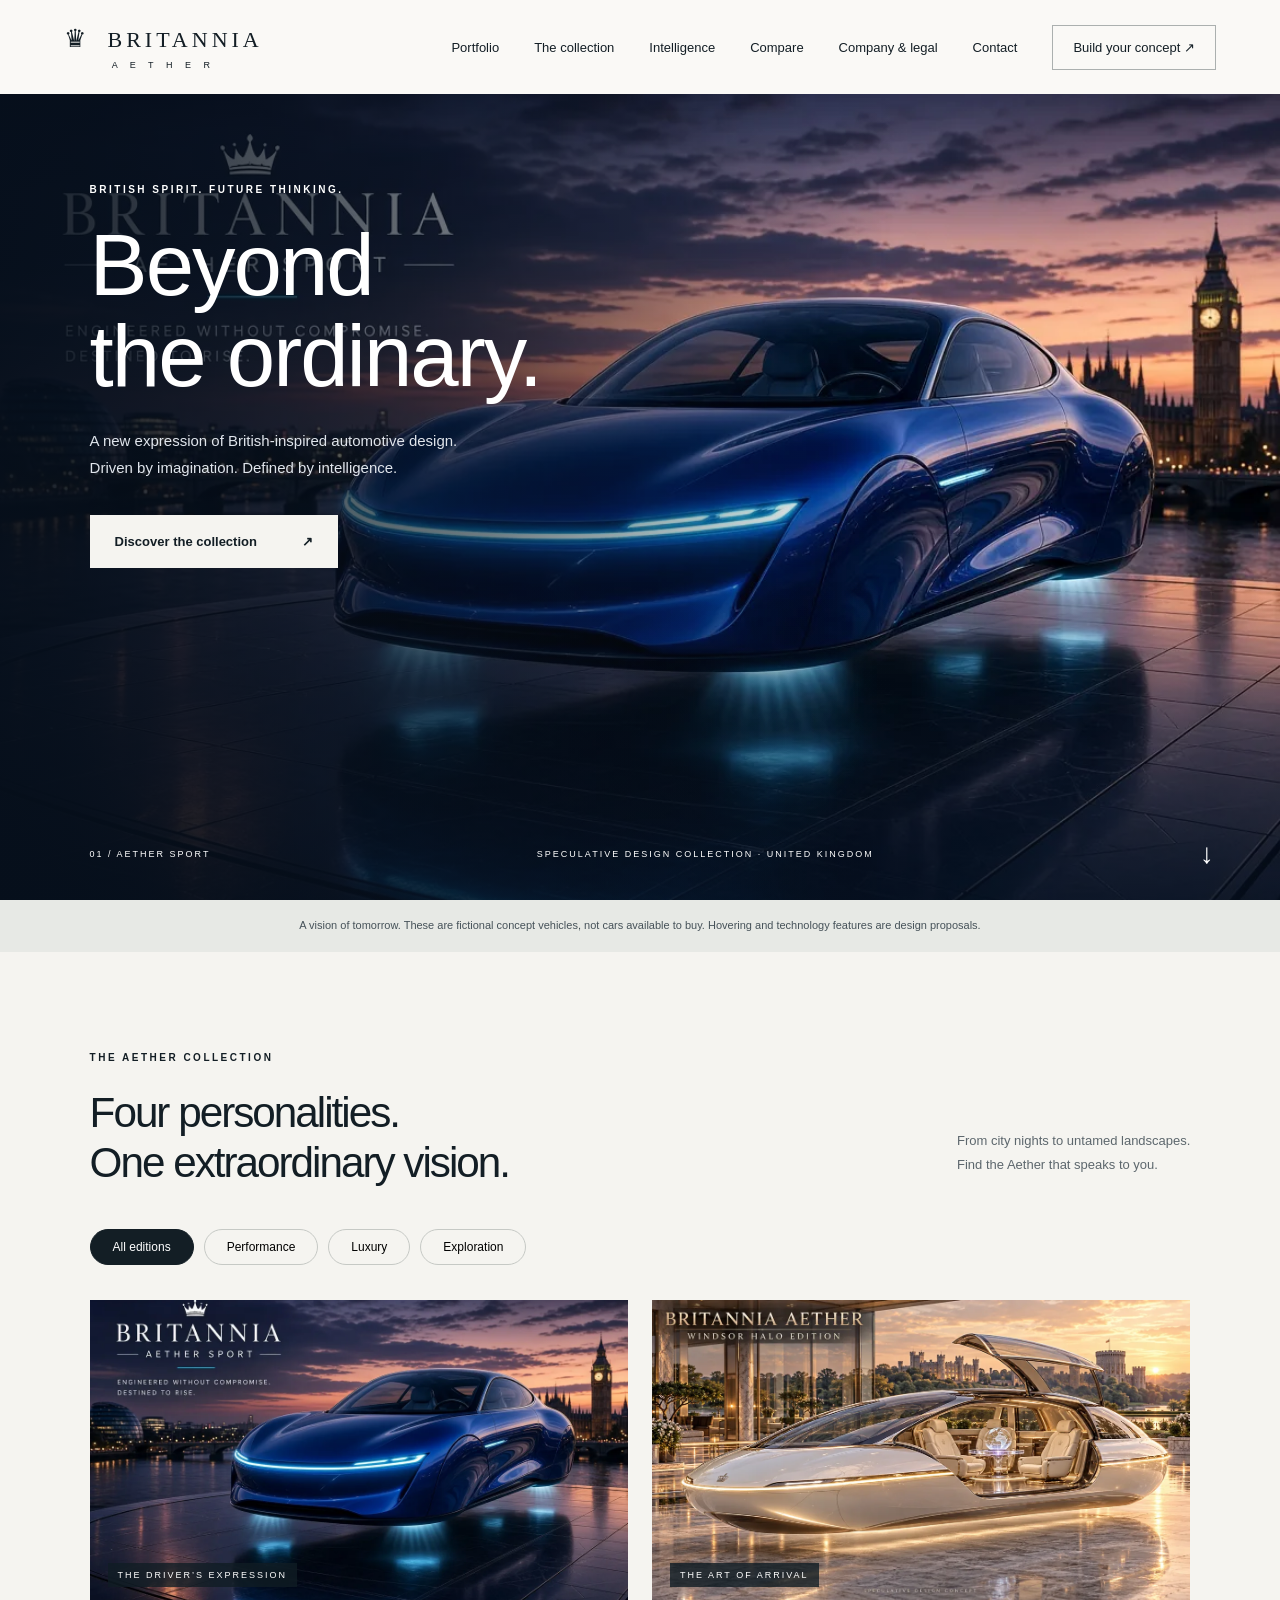
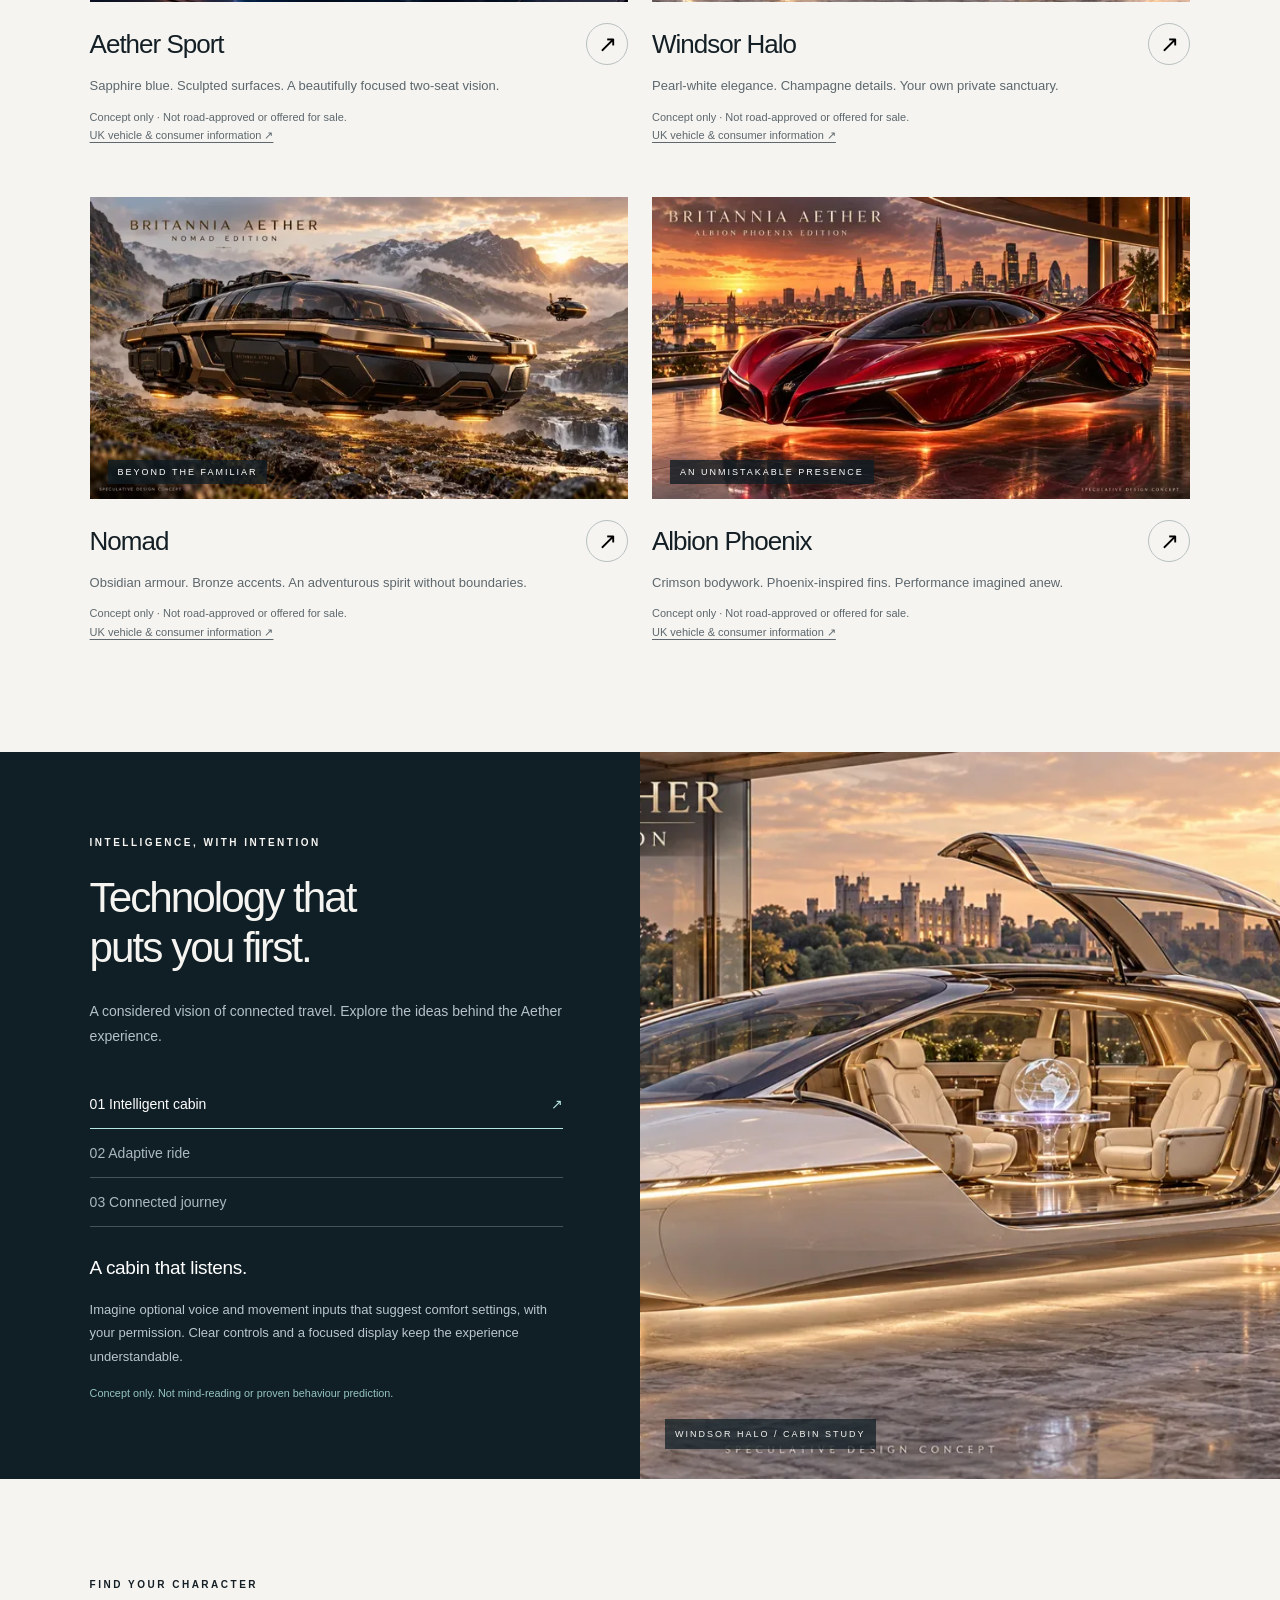
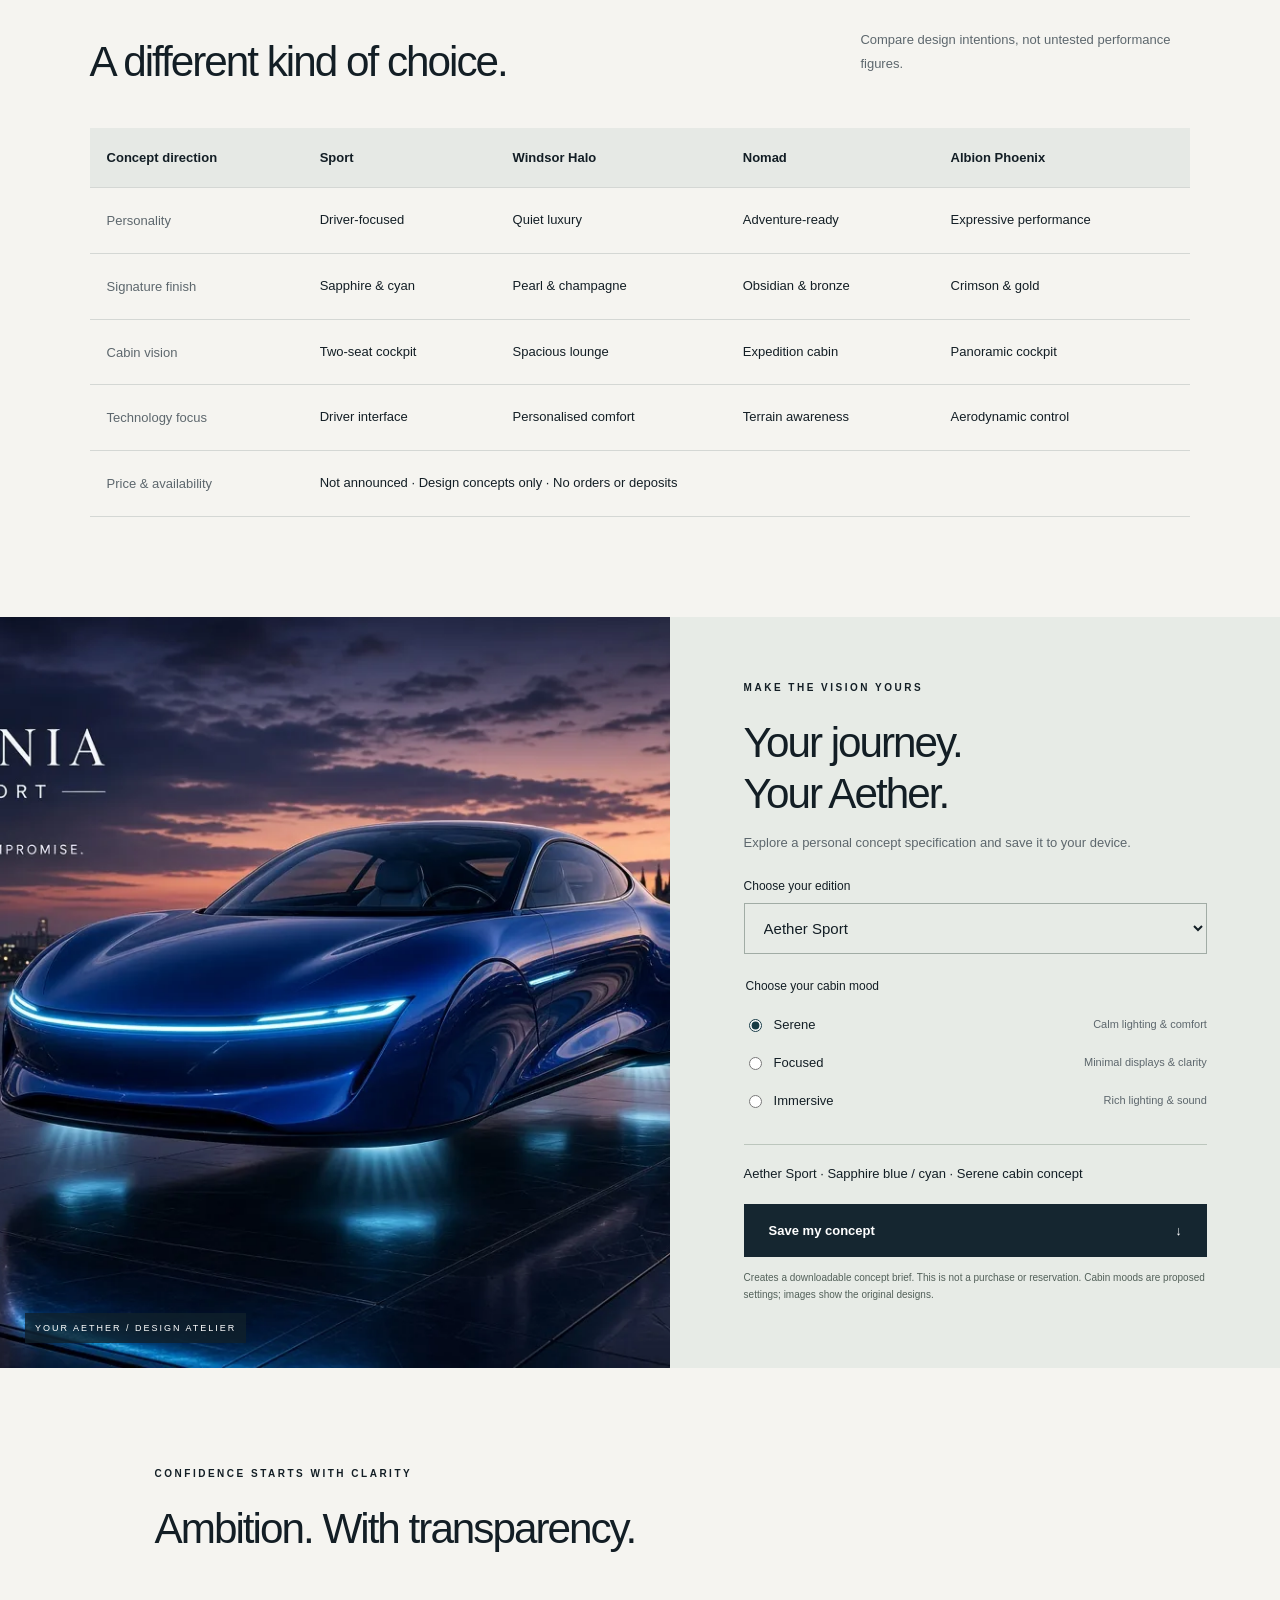
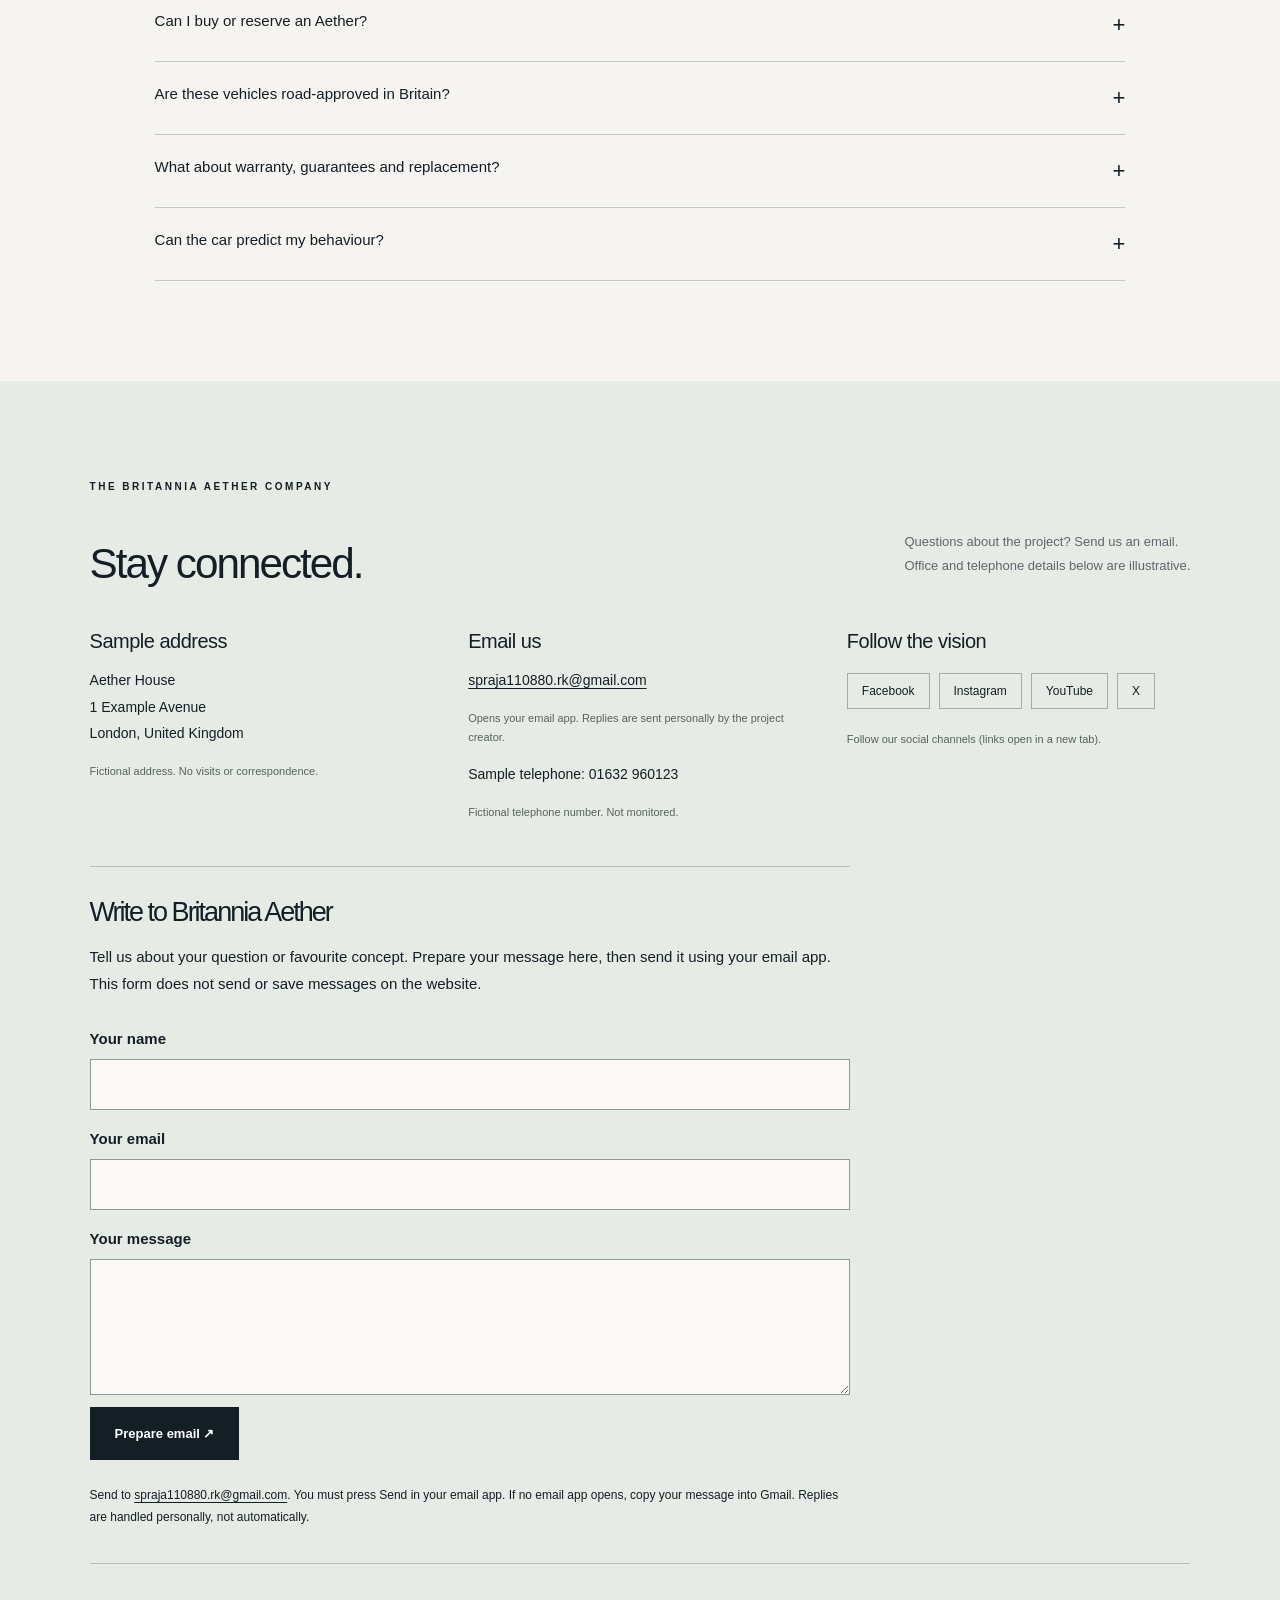
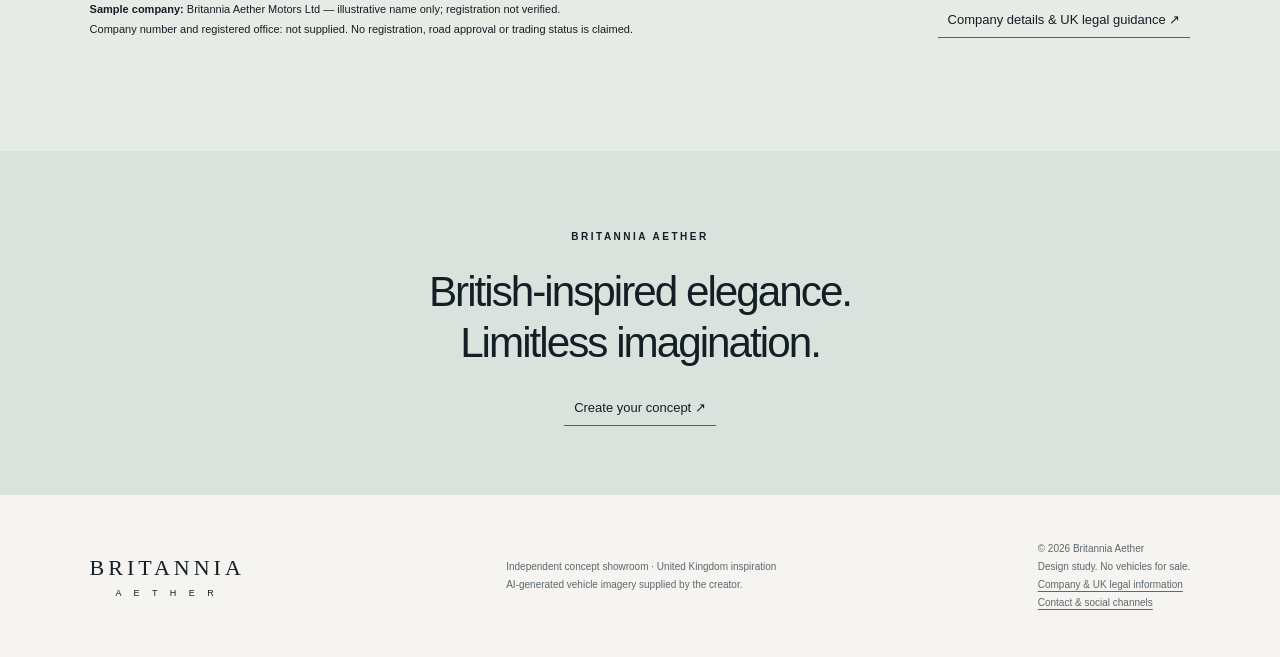
==== commit 87492790: "Restore automotive showroom homepage and retain portfolio page" ====
--- a/site/index.html
+++ b/site/index.html
@@ -1,21 +1,12 @@
-<!doctype html>
-<html lang="en-GB">
-<head>
-<meta charset="utf-8"><meta name="viewport" content="width=device-width, initial-scale=1">
-<title>BRITANNIA Aether — Design & Digital Craft</title>
-<meta name="description" content="An independent portfolio of British-inspired automotive concepts and thoughtful web experiences. Explore four design studies and the engineering behind the Britannia Aether showroom.">
-<meta property="og:title" content="BRITANNIA Aether — Design & Digital Craft"><meta property="og:description" content="Four automotive concepts. One carefully built digital experience. Explore the work, process and implementation."><meta property="og:type" content="website"><meta property="og:image" content="https://rajakokila-p.github.io/britannia-aether-showroom/assets/sport.jpg"><meta name="theme-color" content="#f7f8f5">
-<link rel="icon" href="favicon.svg" type="image/svg+xml"><link rel="stylesheet" href="portfolio.css">
-</head><body>
-<a class="skip" href="#main">Skip to content</a>
-<header class="header"><a class="brand" href="index.html"><span class="monogram" aria-hidden="true">BA<span>.</span></span><span>BRITANNIA<span class="brand-sub">AETHER</span></span></a><nav aria-label="Main navigation"><a href="#about">About</a><a href="#projects">Projects</a><a href="#experience">Process</a><a href="#insights">Insights</a><a class="nav-contact" href="#contact">Let’s talk <span aria-hidden="true">↗</span></a></nav></header>
-<main id="main">
-<section class="hero wrap"><div class="hero-copy"><p class="eyebrow"><span class="dot"></span> INDEPENDENT DESIGN & DIGITAL CRAFT</p><h1>Thoughtful design.<br><span>Considered engineering.</span></h1><p class="lead">BRITANNIA Aether explores the future of mobility through automotive concepts and carefully built digital experiences.</p><div class="actions"><a class="button" href="#projects">View the projects <span aria-hidden="true">↗</span></a><a class="text-link" href="#contact">Get in touch <span aria-hidden="true">→</span></a></div><p class="stack">HTML & CSS <span>/</span> JavaScript <span>/</span> Responsive web design</p></div><a class="hero-image" href="showroom.html"><img src="assets/sport.webp" srcset="assets/sport-640.webp 640w, assets/sport.webp 1168w" sizes="(max-width: 720px) 88vw, (max-width: 1409px) 43vw, 606px" alt="Sapphire-blue Aether Sport concept beside the Thames" width="1400" height="790" fetchpriority="high"><div><span>FEATURED / AETHER SPORT</span><span>Open showroom ↗</span></div></a></section>
-<div class="facts wrap"><span><b>04</b> Concept studies</span><span><b>01</b> Interactive showroom</span><span><b>Static-first</b> Web architecture</span><span class="concept-note">Independent concept project.<br>No vehicles offered for sale.</span></div>
-<section id="about" class="section wrap split"><div><p class="eyebrow">01 / ABOUT THE PROJECT</p><h2>Imagination, grounded<br>in clear thinking.</h2></div><div><p class="large-copy">A portfolio at the intersection of automotive storytelling and practical web development.</p><p>BRITANNIA Aether brings four fictional vehicle designs into one coherent experience. The focus is on clear information, accessible interactions and honest communication about what is a concept and what actually works.</p><p>The website uses semantic HTML, responsive CSS and browser-native JavaScript. No framework runtime, customer database or payment service is needed for its core experience.</p><a class="text-link" href="https://github.com/rajakokila-p/britannia-aether-showroom">Explore the source on GitHub ↗</a></div></section>
-<section id="projects" class="section wrap"><div class="section-head"><div><p class="eyebrow">02 / SELECTED WORK</p><h2>Four ideas. Distinct perspectives.</h2></div><p>Automotive design studies, brought together<br>in a working digital showroom.</p></div><div class="project-grid"><article class="project"><img src="assets/sport.webp" srcset="assets/sport-640.webp 640w, assets/sport.webp 1168w" sizes="(max-width: 720px) 88vw, (max-width: 1409px) 43vw, 606px" alt="Aether Sport fictional vehicle design" loading="lazy" width="1400" height="790"><div class="project-body"><p class="eyebrow">01 / Performance / Interface design</p><h3>Aether Sport</h3><p class="project-title">A focused cockpit, with less distraction.</p><details><summary>Read design study <span aria-hidden="true">＋</span></summary><dl><dt>Problem</dt><dd>Explore a two-seat concept centred on a clear driver interface.</dd><dt>Scope & role</dt><dd>Concept presentation and browser interaction design within the Britannia Aether project.</dd><dt>Stack</dt><dd>HTML, CSS and JavaScript; creator-supplied AI-generated imagery.</dd><dt>Concept architecture</dt><dd>Head-up display, optional voice controls and a restrained information hierarchy.</dd><dt>Outcome</dt><dd>A visual direction and interactive concept brief; no performance testing is claimed.</dd></dl><a href="showroom.html#collection">Explore in the showroom ↗</a></details></div></article><article class="project"><img src="assets/windsor.webp" srcset="assets/windsor-640.webp 640w, assets/windsor.webp 1200w" sizes="(max-width: 720px) 88vw, (max-width: 1409px) 43vw, 606px" alt="Windsor Halo fictional vehicle design" loading="lazy" width="1400" height="790"><div class="project-body"><p class="eyebrow">02 / Luxury / Cabin experience</p><h3>Windsor Halo</h3><p class="project-title">Make personal space feel intuitive.</p><details><summary>Read design study <span aria-hidden="true">＋</span></summary><dl><dt>Problem</dt><dd>Consider how a lounge-inspired cabin can support different comfort preferences.</dd><dt>Scope & role</dt><dd>Concept presentation and browser interaction design within the Britannia Aether project.</dd><dt>Stack</dt><dd>HTML, CSS and JavaScript; creator-supplied AI-generated imagery.</dd><dt>Concept architecture</dt><dd>Panoramic glass, individual settings and ambient lighting as proposed interaction surfaces.</dd><dt>Outcome</dt><dd>A cabin design study; smart glass and holographic features remain speculative.</dd></dl><a href="showroom.html#collection">Explore in the showroom ↗</a></details></div></article><article class="project"><img src="assets/nomad.webp" srcset="assets/nomad-640.webp 640w, assets/nomad.webp 1200w" sizes="(max-width: 720px) 88vw, (max-width: 1409px) 43vw, 606px" alt="Nomad fictional vehicle design" loading="lazy" width="1400" height="790"><div class="project-body"><p class="eyebrow">03 / Exploration / Journey design</p><h3>Nomad</h3><p class="project-title">Bring clarity to unfamiliar journeys.</p><details><summary>Read design study <span aria-hidden="true">＋</span></summary><dl><dt>Problem</dt><dd>Explore how an expedition interface could organise navigation and terrain information.</dd><dt>Scope & role</dt><dd>Concept presentation and browser interaction design within the Britannia Aether project.</dd><dt>Stack</dt><dd>HTML, CSS and JavaScript; creator-supplied AI-generated imagery.</dd><dt>Concept architecture</dt><dd>Offline navigation, terrain cameras and a companion scout-drone concept.</dd><dt>Outcome</dt><dd>An exploration-led visual study; terrain and hovering capabilities are untested.</dd></dl><a href="showroom.html#collection">Explore in the showroom ↗</a></details></div></article><article class="project"><img src="assets/phoenix.webp" srcset="assets/phoenix-640.webp 640w, assets/phoenix.webp 1200w" sizes="(max-width: 720px) 88vw, (max-width: 1409px) 43vw, 606px" alt="Albion Phoenix fictional vehicle design" loading="lazy" width="1400" height="790"><div class="project-body"><p class="eyebrow">04 / Performance / Visual systems</p><h3>Albion Phoenix</h3><p class="project-title">Give a bold idea a coherent language.</p><details><summary>Read design study <span aria-hidden="true">＋</span></summary><dl><dt>Problem</dt><dd>Unify expressive bodywork and a driver-focused information experience.</dd><dt>Scope & role</dt><dd>Concept presentation and browser interaction design within the Britannia Aether project.</dd><dt>Stack</dt><dd>HTML, CSS and JavaScript; creator-supplied AI-generated imagery.</dd><dt>Concept architecture</dt><dd>Phoenix-inspired surfaces, thermal-management ideas and proposed driver telemetry.</dd><dt>Outcome</dt><dd>A visual design direction; no power, acceleration or range figures are claimed.</dd></dl><a href="showroom.html#collection">Explore in the showroom ↗</a></details></div></article></div><p class="caption">All vehicles are fictional concepts. Imagery is AI-generated and supplied by the creator. Studies describe design intentions, not production engineering.</p></section>
-<section id="experience" class="process"><div class="section wrap split"><div><p class="eyebrow">03 / PROCESS & PRACTICE</p><h2>From concept<br>to interaction.</h2><p>Evidence lives in the implementation.<br>Explore how the experience fits together.</p><a class="text-link" href="showroom.html">Try the interactive showroom ↗</a></div><ol class="timeline"><li><span>01</span><div><h3>Define the collection</h3><p>Four design directions, with consistent descriptions and explicit boundaries between imagined features and working website behaviour.</p></div></li><li><span>02</span><div><h3>Build the experience</h3><p>Category filters, native detail dialogs, edition comparisons and a browser-local concept configurator.</p></div></li><li><span>03</span><div><h3>Make the details count</h3><p>Keyboard-accessible controls, downloadable briefs, local email drafts and automated source checks.</p></div></li></ol></div></section>
-<section class="section wrap skills"><p class="eyebrow">THE IMPLEMENTED STACK</p><div><h3>Interface</h3><p>Semantic HTML · Responsive CSS<br>Vanilla JavaScript · Native dialogs</p></div><div><h3>Delivery</h3><p>GitHub Pages · GitHub Actions<br>Static hosting · Source validation</p></div><div><h3>Approach</h3><p>Progressive enhancement<br>Clear content · Browser-local state</p></div></section>
-<section id="insights" class="section wrap"><div class="section-head"><div><p class="eyebrow">04 / BUILD NOTES</p><h2>The thinking behind the work.</h2></div><p>Short notes on architecture and tradeoffs.</p></div><div class="notes"><article><span class="eyebrow">ARCHITECTURE / 01</span><h3>Why static-first fits this project</h3><p>The showroom’s filters, dialogs and downloads run in the browser. Static files keep the deployment small and remove the need for a service that stores customer data.</p><a class="text-link" href="https://github.com/rajakokila-p/britannia-aether-showroom/blob/main/docs/architecture.md">Read the architecture notes ↗</a></article><article><span class="eyebrow">INTERACTION / 02</span><h3>A useful configurator, without a checkout</h3><p>Visitors choose an edition and cabin mood, then save a text brief. The interaction explores preferences without implying a reservation or a production-ready vehicle.</p><a class="text-link" href="showroom.html#atelier">Try the configurator ↗</a></article><article><span class="eyebrow">QUALITY / 03</span><h3>Be precise about what is verified</h3><p>Source checks catch missing files, broken internal references and duplicate IDs. Browser checks are a separate step; neither proves vehicle capability or legal compliance.</p><a class="text-link" href="https://github.com/rajakokila-p/britannia-aether-showroom/blob/main/docs/testing.md">Read the testing notes ↗</a></article></div></section>
-<section id="contact" class="contact"><div class="section wrap split"><div><p class="eyebrow">05 / CONTACT</p><h2>Start a conversation.</h2><p>Questions about the work, the website<br>or a potential collaboration?</p><a class="email" href="mailto:spraja110880.rk@gmail.com">spraja110880.rk@gmail.com ↗</a><p><a class="text-link" href="https://github.com/rajakokila-p/britannia-aether-showroom">GitHub ↗</a></p><ul class="social-links" aria-label="Social media links"><li><a href="https://www.facebook.com/britannia.aether/" target="_blank" rel="noopener noreferrer" aria-label="Visit our Facebook page (opens in a new tab)">Facebook</a></li><li><a href="https://www.instagram.com/spraja110880.rk/" target="_blank" rel="noopener noreferrer" aria-label="Visit our Instagram page (opens in a new tab)">Instagram</a></li><li><a href="https://www.youtube.com/@RajakokilaPeriyathamby" target="_blank" rel="noopener noreferrer" aria-label="Visit our YouTube page (opens in a new tab)">YouTube</a></li><li><a href="https://x.com/David2_2David" target="_blank" rel="noopener noreferrer" aria-label="Visit our X page (opens in a new tab)">X</a></li></ul></div><div class="contact-form-panel"><h3>Write to Britannia Aether</h3><p id="contact-help">Tell us about your question or favourite concept. Prepare your message here, then send it using your email app. This form does not send or save messages on the website.</p><form id="contact-form" aria-describedby="contact-help"><label for="contact-name">Your name</label><input id="contact-name" name="name" type="text" autocomplete="name" maxlength="100" required><label for="contact-email">Your email</label><input id="contact-email" name="email" type="email" autocomplete="email" maxlength="254" required><label for="contact-message">Your message</label><textarea id="contact-message" name="message" rows="6" maxlength="1500" required></textarea><button class="button" type="submit">Prepare email ↗</button></form><p id="contact-status" role="status" aria-live="polite"></p><a id="contact-draft" class="text-link" hidden>Open email draft ↗</a><p class="contact-note">Send to <a href="mailto:spraja110880.rk@gmail.com">spraja110880.rk@gmail.com</a>. You must press Send in your email app. If no email app opens, copy your message into Gmail. Replies are handled personally, not automatically.</p><noscript><p>The form needs JavaScript. Please email spraja110880.rk@gmail.com directly.</p></noscript></div></div></section>
-</main><footer class="wrap"><a class="brand" href="index.html">BRITANNIA AETHER</a><p>© 2026 Britannia Aether · Independent concept portfolio</p><a href="legal.html">Project & legal information ↗</a></footer><script src="contact.js" defer></script></body></html>+<!doctype html>
+<html lang="en-GB"><head><meta charset="UTF-8"><meta name="viewport" content="width=device-width,initial-scale=1"><meta name="description" content="Explore Britannia Aether: four British-inspired automotive concepts. Discover intelligent cabin ideas, compare editions and build your personal concept."><title>Britannia Aether — Beyond the ordinary</title><link rel="icon" href="favicon.svg" type="image/svg+xml"><link rel="stylesheet" href="style.css"></head><body>
+<a class="skip" href="#main">Skip to content</a>
+<header><a class="brand" href="#"><span class="crown">♛</span> BRITANNIA <small>A E T H E R</small></a><nav aria-label="Main navigation"><a href="portfolio.html">Portfolio</a><a href="#collection">The collection</a><a href="#intelligence">Intelligence</a><a href="#compare">Compare</a><a href="legal.html">Company & legal</a><a href="#contact">Contact</a><a class="nav-cta" href="#atelier">Build your concept ↗</a></nav></header>
+<main id="main"><section class="hero"><img fetchpriority="high" width="1168" height="658" src="assets/sport.webp" alt="Sapphire-blue Aether Sport hovercar overlooking the Thames at dusk"><div class="hero-shade"></div><div class="hero-copy"><p class="eyebrow">BRITISH SPIRIT. FUTURE THINKING.</p><h1>Beyond<br>the ordinary.</h1><p>A new expression of British-inspired automotive design.<br>Driven by imagination. Defined by intelligence.</p><a class="button" href="#collection">Discover the collection <span>↗</span></a></div><div class="hero-bottom"><span>01 / AETHER SPORT</span><span>SPECULATIVE DESIGN COLLECTION · UNITED KINGDOM</span><a href="#collection" aria-label="Scroll to collection">↓</a></div></section>
+<div class="disclosure">A vision of tomorrow. These are fictional concept vehicles, not cars available to buy. Hovering and technology features are design proposals.</div>
+<section id="collection" class="section"><div class="section-heading"><div><p class="eyebrow">THE AETHER COLLECTION</p><h2>Four personalities.<br>One extraordinary vision.</h2></div><p>From city nights to untamed landscapes.<br>Find the Aether that speaks to you.</p></div><div class="filters" role="group" aria-label="Filter editions"><button class="active" data-filter="all" aria-pressed="true">All editions</button><button data-filter="performance" aria-pressed="false">Performance</button><button data-filter="luxury" aria-pressed="false">Luxury</button><button data-filter="exploration" aria-pressed="false">Exploration</button></div><div class="cars" id="cars"></div><p id="filter-status" class="sr-only" aria-live="polite"></p></section>
+<section id="intelligence" class="intelligence"><div class="tech-copy"><p class="eyebrow">INTELLIGENCE, WITH INTENTION</p><h2>Technology that<br>puts you first.</h2><p class="intro">A considered vision of connected travel. Explore the ideas behind the Aether experience.</p><div class="tech-tabs" role="group" aria-label="Explore proposed technology"><button class="active" data-tech="cabin" aria-pressed="true">01 Intelligent cabin</button><button data-tech="ride" aria-pressed="false">02 Adaptive ride</button><button data-tech="connect" aria-pressed="false">03 Connected journey</button></div><div id="tech-content" aria-live="polite"></div></div><div class="tech-image"><img loading="lazy" width="1200" height="675" src="assets/windsor.webp" alt="Windsor Halo concept with an open panoramic luxury lounge"><span>WINDSOR HALO / CABIN STUDY</span></div></section>
+<section class="section compare-section" id="compare"><p class="eyebrow">FIND YOUR CHARACTER</p><div class="section-heading"><h2>A different kind of choice.</h2><p>Compare design intentions, not untested performance figures.</p></div><div class="table-wrap" tabindex="0" role="region" aria-label="Edition comparison, scroll horizontally on smaller screens"><table><caption class="sr-only">Britannia Aether concept edition comparison</caption><thead><tr><th scope="col">Concept direction</th><th scope="col">Sport</th><th scope="col">Windsor Halo</th><th scope="col">Nomad</th><th scope="col">Albion Phoenix</th></tr></thead><tbody><tr><th scope="row">Personality</th><td>Driver-focused</td><td>Quiet luxury</td><td>Adventure-ready</td><td>Expressive performance</td></tr><tr><th scope="row">Signature finish</th><td>Sapphire & cyan</td><td>Pearl & champagne</td><td>Obsidian & bronze</td><td>Crimson & gold</td></tr><tr><th scope="row">Cabin vision</th><td>Two-seat cockpit</td><td>Spacious lounge</td><td>Expedition cabin</td><td>Panoramic cockpit</td></tr><tr><th scope="row">Technology focus</th><td>Driver interface</td><td>Personalised comfort</td><td>Terrain awareness</td><td>Aerodynamic control</td></tr><tr><th scope="row">Price & availability</th><td colspan="4">Not announced · Design concepts only · No orders or deposits</td></tr></tbody></table></div></section>
+<section id="atelier" class="atelier"><div class="config-visual"><img loading="lazy" id="config-image" src="assets/sport.webp" alt="Aether Sport concept"><span class="image-label">YOUR AETHER / DESIGN ATELIER</span></div><div class="config-panel"><p class="eyebrow">MAKE THE VISION YOURS</p><h2>Your journey.<br>Your Aether.</h2><p>Explore a personal concept specification and save it to your device.</p><form id="config-form"><label for="edition">Choose your edition</label><select id="edition" name="edition"><option value="sport">Aether Sport</option><option value="windsor">Windsor Halo</option><option value="nomad">Nomad</option><option value="phoenix">Albion Phoenix</option></select><fieldset><legend>Choose your cabin mood</legend><label class="radio"><input type="radio" name="mood" value="Serene" checked> Serene <span>Calm lighting & comfort</span></label><label class="radio"><input type="radio" name="mood" value="Focused"> Focused <span>Minimal displays & clarity</span></label><label class="radio"><input type="radio" name="mood" value="Immersive"> Immersive <span>Rich lighting & sound</span></label></fieldset><div class="summary" id="config-summary" aria-live="polite"></div><button class="button" type="submit">Save my concept <span>↓</span></button><p id="save-status" role="status"></p><small>Creates a downloadable concept brief. This is not a purchase or reservation. Cabin moods are proposed settings; images show the original designs.</small></form></div></section>
+<section class="section ownership"><p class="eyebrow">CONFIDENCE STARTS WITH CLARITY</p><h2>Ambition. With transparency.</h2><div class="questions"><details><summary>Can I buy or reserve an Aether?</summary><p>Not yet. Britannia Aether is a British-inspired fictional design brand. No production date, pricing or dealer network has been announced. This showroom does not accept orders, deposits or payments.</p></details><details><summary>Are these vehicles road-approved in Britain?</summary><p>No road approval is claimed. The floating vehicles are speculative designs, not road-ready products. A future production proposal would need engineering, testing and applicable approvals before sale.</p></details><details><summary>What about warranty, guarantees and replacement?</summary><p>No warranty, guarantee or replacement policy is offered for these concepts. Any future commercial offer would need clear written terms before purchase.</p></details><details><summary>Can the car predict my behaviour?</summary><p>The cabin concept imagines optional voice and movement inputs to suggest comfort settings. It does not claim to read thoughts or reliably predict human behaviour. Consent, privacy controls and driver responsibility would be essential.</p></details></div></section>
+<section id="contact" class="section company-contact"><p class="eyebrow">THE BRITANNIA AETHER COMPANY</p><div class="section-heading"><h2>Stay connected.</h2><p>Questions about the project? Send us an email.<br>Office and telephone details below are illustrative.</p></div><div class="contact-grid"><div><h3>Sample address</h3><p>Aether House<br>1 Example Avenue<br>London, United Kingdom</p><small>Fictional address. No visits or correspondence.</small></div><div><h3>Email us</h3><p><a href="mailto:spraja110880.rk@gmail.com">spraja110880.rk@gmail.com</a></p><small>Opens your email app. Replies are sent personally by the project creator.</small><p>Sample telephone: 01632 960123</p><small>Fictional telephone number. Not monitored.</small></div><div><h3>Follow the vision</h3><ul class="social-links" aria-label="Social media links"><li><a href="https://www.facebook.com/britannia.aether/" target="_blank" rel="noopener noreferrer" aria-label="Visit our Facebook page (opens in a new tab)">Facebook</a></li><li><a href="https://www.instagram.com/spraja110880.rk/" target="_blank" rel="noopener noreferrer" aria-label="Visit our Instagram page (opens in a new tab)">Instagram</a></li><li><a href="https://www.youtube.com/@RajakokilaPeriyathamby" target="_blank" rel="noopener noreferrer" aria-label="Visit our YouTube page (opens in a new tab)">YouTube</a></li><li><a href="https://x.com/David2_2David" target="_blank" rel="noopener noreferrer" aria-label="Visit our X page (opens in a new tab)">X</a></li></ul><small>Follow our social channels (links open in a new tab).</small></div></div><div class="contact-form-panel"><h3>Write to Britannia Aether</h3><p id="contact-help">Tell us about your question or favourite concept. Prepare your message here, then send it using your email app. This form does not send or save messages on the website.</p><form id="contact-form" aria-describedby="contact-help"><label for="contact-name">Your name</label><input id="contact-name" name="name" type="text" autocomplete="name" maxlength="100" required><label for="contact-email">Your email</label><input id="contact-email" name="email" type="email" autocomplete="email" maxlength="254" required><label for="contact-message">Your message</label><textarea id="contact-message" name="message" rows="6" maxlength="1500" required></textarea><button class="button" type="submit">Prepare email ↗</button></form><p id="contact-status" role="status" aria-live="polite"></p><a id="contact-draft" class="text-link" hidden>Open email draft ↗</a><p class="contact-note">Send to <a href="mailto:spraja110880.rk@gmail.com">spraja110880.rk@gmail.com</a>. You must press Send in your email app. If no email app opens, copy your message into Gmail. Replies are handled personally, not automatically.</p><noscript><p>The form needs JavaScript. Please email spraja110880.rk@gmail.com directly.</p></noscript></div><div class="company-strip"><p><strong>Sample company:</strong> Britannia Aether Motors Ltd — illustrative name only; registration not verified.<br>Company number and registered office: not supplied. No registration, road approval or trading status is claimed.</p><a class="text-link" href="legal.html">Company details & UK legal guidance ↗</a></div></section><section class="closing"><p class="eyebrow">BRITANNIA AETHER</p><h2>British-inspired elegance.<br>Limitless imagination.</h2><a href="#atelier" class="text-link">Create your concept ↗</a></section></main><footer><a class="brand" href="#">BRITANNIA <small>A E T H E R</small></a><p>Independent concept showroom · United Kingdom inspiration<br>AI-generated vehicle imagery supplied by the creator.</p><span>© 2026 Britannia Aether<br>Design study. No vehicles for sale.<br><a href="legal.html">Company & UK legal information</a><br><a href="#contact">Contact & social channels</a></span></footer><dialog id="model-dialog"><button id="close-dialog" aria-label="Close model details">×</button><div id="model-details"></div></dialog><script src="app.js"></script><script src="contact.js"></script></body></html>
--- a/site/style.css
+++ b/site/style.css
@@ -0,0 +1,9 @@
+:root{--ink:#131e25;--paper:#f5f4f0;--muted:#5d676d;--accent:#bedbd6}*{box-sizing:border-box}html{scroll-behavior:smooth;scroll-padding-top:95px}body{margin:0;background:var(--paper);color:var(--ink);font:15px 'Segoe UI',Arial,sans-serif}button,input,select{font:inherit}button,a,summary{ -webkit-tap-highlight-color:transparent}a{color:inherit;text-decoration:none}button{cursor:pointer}button:focus-visible,a:focus-visible,summary:focus-visible,select:focus-visible,input:focus-visible,[tabindex]:focus-visible{outline:3px solid #247c91;outline-offset:5px}header{height:94px;background:#faf9f6;display:flex;align-items:center;justify-content:space-between;padding:0 5%;gap:25px}.brand{font:22px Georgia,serif;letter-spacing:4px;display:block;text-align:center;white-space:nowrap}.brand small{display:block;font:9px Arial,sans-serif;letter-spacing:5px;margin-top:7px}.crown{font-size:25px;margin-right:8px}nav{display:flex;align-items:center;gap:35px;font-size:13px}nav a:hover,.text-link:hover{text-decoration:underline}.nav-cta{border:1px solid #abb0af;padding:14px 20px}.hero{position:relative;min-height:680px;height:calc(100vh - 94px);max-height:920px;color:#fff;overflow:hidden}.hero>img{position:absolute;width:100%;height:100%;object-fit:cover;object-position:70% 55%}.hero-shade{position:absolute;inset:0;background:linear-gradient(90deg,rgba(6,15,27,.94),rgba(6,15,27,.55) 38%,transparent 70%),linear-gradient(0deg,#071221a6,transparent 40%)}.hero-copy{position:relative;max-width:650px;padding:90px 0 100px 7%}.eyebrow{font-size:10px;letter-spacing:2.5px;font-weight:700;margin:0 0 25px}h1,h2,h3{font-family:'Segoe UI',Arial,sans-serif;font-weight:500;letter-spacing:-2px;margin:0}h1{font-size:clamp(60px,6.8vw,102px);line-height:1.04}.hero-copy>p:not(.eyebrow){font-size:15px;line-height:1.8;color:#e0e5ec;margin:26px 0 34px}.button{display:inline-flex;justify-content:space-between;gap:45px;align-items:center;background:var(--paper);color:var(--ink);padding:19px 25px;border:0;font-weight:600;font-size:13px}.button:hover{background:var(--accent)}.hero-bottom{position:absolute;bottom:30px;left:7%;right:5%;display:flex;justify-content:space-between;align-items:center;font-size:9px;letter-spacing:2px}.hero-bottom>a{font-size:28px}.disclosure{padding:17px 7%;text-align:center;background:#e7e9e5;color:#465259;font-size:11px;line-height:1.6}.section{padding:100px 7%}.section-heading{display:flex;justify-content:space-between;align-items:end;gap:35px;margin-bottom:40px}h2{font-size:clamp(32px,3.3vw,50px);line-height:1.2}.section-heading>p{font-size:13px;color:var(--muted);line-height:1.8;max-width:330px}.filters{display:flex;gap:10px;flex-wrap:wrap;margin:35px 0}.filters button{border:1px solid #c6c9c5;background:transparent;padding:10px 22px;border-radius:25px;font-size:12px}.filters .active{background:var(--ink);color:white;border-color:var(--ink)}.cars{display:grid;grid-template-columns:1fr 1fr;gap:42px 24px}.car-image{overflow:hidden;position:relative;aspect-ratio:1.78;background:#17232b}.car-image img{width:100%;height:100%;object-fit:cover;transition:transform .5s}.car:hover img{transform:scale(1.035)}.car-tag{position:absolute;bottom:15px;left:18px;font-size:9px;letter-spacing:2px;color:white;background:#101c24c9;padding:7px 10px}.car-line{display:flex;justify-content:space-between;align-items:center;margin-top:21px}.car h3{font-size:26px;letter-spacing:-1px}.car p{color:var(--muted);font-size:13px;line-height:1.7;margin:10px 0}.round{border:1px solid #b8c1c0;border-radius:50%;background:transparent;width:42px;height:42px;font-size:23px}.round:hover{background:var(--accent)}.intelligence{display:grid;grid-template-columns:1fr 1fr;background:#101e26;color:#f5f4f0}.tech-copy{padding:85px 12% 75px 14%}.intro{color:#b4c2c8;font-size:14px;line-height:1.8;margin:25px 0}.tech-tabs{display:flex;flex-direction:column;margin:30px 0 24px}.tech-tabs button{text-align:left;color:#abb9bf;background:transparent;border:0;border-bottom:1px solid #45525a;padding:16px 0;font-size:14px}.tech-tabs .active{color:#fff;border-bottom-color:#b6e7e1}.tech-tabs .active:after{content:' ↗';float:right;color:#b6e7e1}#tech-content{min-height:140px;color:#b9c7cc;font-size:13px;line-height:1.8}#tech-content h3{color:white;font-size:19px;letter-spacing:-.3px}#tech-content small{color:#95c5bf}.tech-image{position:relative;min-height:620px}.tech-image img{width:100%;height:100%;object-fit:cover;object-position:65%}.tech-image>span{position:absolute;bottom:30px;left:25px;font-size:9px;letter-spacing:2px;background:#101e26bb;padding:10px}.table-wrap{overflow:auto}table{border-collapse:collapse;width:100%;min-width:760px;text-align:left;font-size:13px}th,td{padding:22px 17px;border-bottom:1px solid #d4d7d4}thead{background:#e6e9e5}tbody th{font-weight:500;color:var(--muted)}td{line-height:1.6}.atelier{display:grid;grid-template-columns:1.1fr 1fr;background:#e7ebe6}.config-visual{position:relative;min-height:650px}.config-visual img{width:100%;height:100%;object-fit:cover;object-position:65%}.image-label{position:absolute;left:25px;bottom:25px;background:#10202bc9;padding:10px;color:white;font-size:9px;letter-spacing:2px}.config-panel{padding:65px 12%}.config-panel>p:not(.eyebrow){color:var(--muted);line-height:1.7;font-size:13px}.config-panel form>label{display:block;font-size:12px;margin:25px 0 10px}select{width:100%;padding:15px;border:1px solid #a1aca5;color:var(--ink);background:transparent}fieldset{border:0;padding:0;margin:25px 0}legend{font-size:12px;margin-bottom:12px}.radio{display:flex;align-items:center;gap:9px;padding:11px 0;font-size:13px}.radio span{margin-left:auto;color:var(--muted);font-size:11px}.radio input{accent-color:#173b45}.summary{font-size:13px;line-height:1.7;padding:18px 0;border-top:1px solid #bcc6bd}.config-panel .button{width:100%;background:#152630;color:white}.config-panel .button:hover{background:#2d505d}.config-panel small{font-size:10px;line-height:1.7;display:block;color:#53615a}#save-status{font-size:12px}.ownership{max-width:1150px;margin:auto}.questions{margin-top:35px}details{border-bottom:1px solid #c4cbc7;padding:23px 0}summary{cursor:pointer;font-size:15px;list-style:none;display:flex;justify-content:space-between;gap:15px}summary:after{content:'+';font-size:22px}details[open] summary:after{content:'−'}details p{color:var(--muted);line-height:1.8;font-size:13px;max-width:750px}.closing{text-align:center;background:#dae2dd;padding:80px 20px}.closing h2{margin-bottom:30px}.text-link{border-bottom:1px solid #4d665c;padding:10px;font-size:13px}footer{padding:45px 7%;display:flex;justify-content:space-between;align-items:center;gap:25px}footer p,footer>span{font-size:10px;line-height:1.8;color:var(--muted)}.skip{position:absolute;left:10px;top:-100px;z-index:10;background:white;padding:15px}.skip:focus{top:10px}.sr-only{position:absolute;width:1px;height:1px;overflow:hidden;clip:rect(0,0,0,0)}dialog{border:0;padding:0;max-width:780px;width:90%;background:var(--paper);color:var(--ink)}dialog::backdrop{background:#06131bca}#close-dialog{position:absolute;right:15px;top:15px;border:0;border-radius:50%;width:40px;height:40px;background:#fff;font-size:25px}#model-details img{width:100%;display:block}#model-details .detail-copy{padding:30px}#model-details h2{font-size:32px}#model-details p{line-height:1.8;color:var(--muted)}[hidden]{display:none!important}@media(max-width:900px){header{padding:18px 5%;height:auto;flex-wrap:wrap}nav{gap:18px;font-size:11px}.nav-cta{padding:10px}.hero{height:700px;min-height:0}.hero-copy{padding-top:80px}.hero-bottom span:nth-child(2){display:none}.section{padding:65px 6%}.intelligence,.atelier{grid-template-columns:1fr}.tech-copy{padding:60px 7%}.tech-image{height:400px;min-height:0}.config-visual{height:420px;min-height:0}.config-panel{padding:50px 8%}footer{flex-wrap:wrap}}@media(max-width:580px){header{justify-content:center}.brand{font-size:19px}nav{gap:15px;flex-wrap:wrap;justify-content:center}.nav-cta{border:0;padding:0}.hero{height:640px}.hero>img{object-position:66%}.hero-shade{background:linear-gradient(90deg,#071324dc,#07132455),linear-gradient(0deg,#071324aa,transparent)}.hero-copy{padding:65px 7%}h1{font-size:62px}.hero-copy>p:not(.eyebrow){font-size:13px}.eyebrow{font-size:9px}.section-heading{display:block}.section-heading>p{margin-top:20px}.cars{grid-template-columns:1fr}.filters{gap:7px}.filters button{padding:9px 13px;font-size:11px}.car h3{font-size:25px}.config-visual{height:280px}.radio span{font-size:10px}.tech-image{height:300px}footer{display:block}footer .brand{text-align:left}footer p{margin:25px 0}.hero-bottom{font-size:8px}h2{letter-spacing:-1px}}@media(prefers-reduced-motion:reduce){html{scroll-behavior:auto}*{transition:none!important}}
+
+.company-contact{background:#e7ebe6}.contact-grid{display:grid;grid-template-columns:1fr 1fr 1fr;gap:35px}.contact-grid h3{font-size:20px;letter-spacing:-.5px}.contact-grid p{font-size:14px;line-height:1.9;overflow-wrap:anywhere}.contact-grid small{font-size:11px;color:#56635c;line-height:1.7}.social-links{display:flex;flex-wrap:wrap;gap:9px;list-style:none;padding:0;margin:20px 0}.social-links a{display:block;border:1px solid #9eafa4;padding:10px 14px;font-size:12px}.company-strip{border-top:1px solid #b7c3ba;margin-top:35px;padding-top:25px;display:flex;align-items:center;justify-content:space-between;gap:30px}.company-strip p{font-size:11px;line-height:1.8;max-width:700px}.model-legal{font-size:11px!important}.model-legal a,.legal-page a,footer p a,footer>span a{text-decoration:underline;text-underline-offset:3px}.legal-page{max-width:1120px;margin:auto}.legal-page h1{font-size:clamp(38px,5vw,64px);line-height:1.15}.legal-intro{font-size:18px!important;max-width:850px}.legal-page p{line-height:1.85;font-size:14px;color:#48565e}.legal-notice{padding:25px;border-left:3px solid #44695d;background:#e7ebe6}.review-date{font-size:12px!important}.legal-page section{padding:35px 0;border-bottom:1px solid #ccd4ce;scroll-margin-top:25px}.legal-page h2{font-size:28px;letter-spacing:-.7px}.source-link{font-size:12px!important}.company-list{font-size:13px}.company-list>div{display:grid;grid-template-columns:190px 1fr;padding:14px 0;border-bottom:1px solid #d8dfda;gap:20px}.company-list dt{font-weight:600}.company-list dd{margin:0;line-height:1.7;overflow-wrap:anywhere}.legal-page .button{text-decoration:none;background:#e1e7e1}@media(max-width:800px){.contact-grid{grid-template-columns:1fr}.company-strip{display:block}.company-strip .text-link{display:inline-block;margin-top:12px}nav{gap:16px}.company-list>div{grid-template-columns:1fr;gap:7px}}
+
+.social-links a:hover{background:#d3ded5}.social-links a:focus-visible{outline:2px solid #244d3f;outline-offset:3px}
+
+.company-contact a[href^="mailto:"]{text-decoration:underline;text-underline-offset:3px;overflow-wrap:anywhere}
+
+.contact-form-panel{margin-top:45px;padding-top:30px;border-top:1px solid #b7c3ba;max-width:760px}.contact-form-panel h3{font-size:27px}.contact-form-panel p{line-height:1.8}.contact-form-panel form{display:grid;gap:12px;margin:25px 0}.contact-form-panel label{font-weight:600;margin-top:8px}.contact-form-panel input,.contact-form-panel textarea{width:100%;min-width:0;padding:16px;border:1px solid #8d9c93;background:#faf9f6;color:var(--ink);font:inherit;border-radius:0}.contact-form-panel textarea{resize:vertical}.contact-form-panel textarea:focus-visible{outline:3px solid #247c91;outline-offset:3px}.contact-form-panel button{justify-self:start;border:0;background:var(--ink);color:white}.contact-form-panel .contact-note{font-size:12px}.contact-form-panel .contact-note a{text-decoration:underline}.contact-form-panel #contact-draft{display:inline-block}.contact-form-panel #contact-status{font-weight:500}
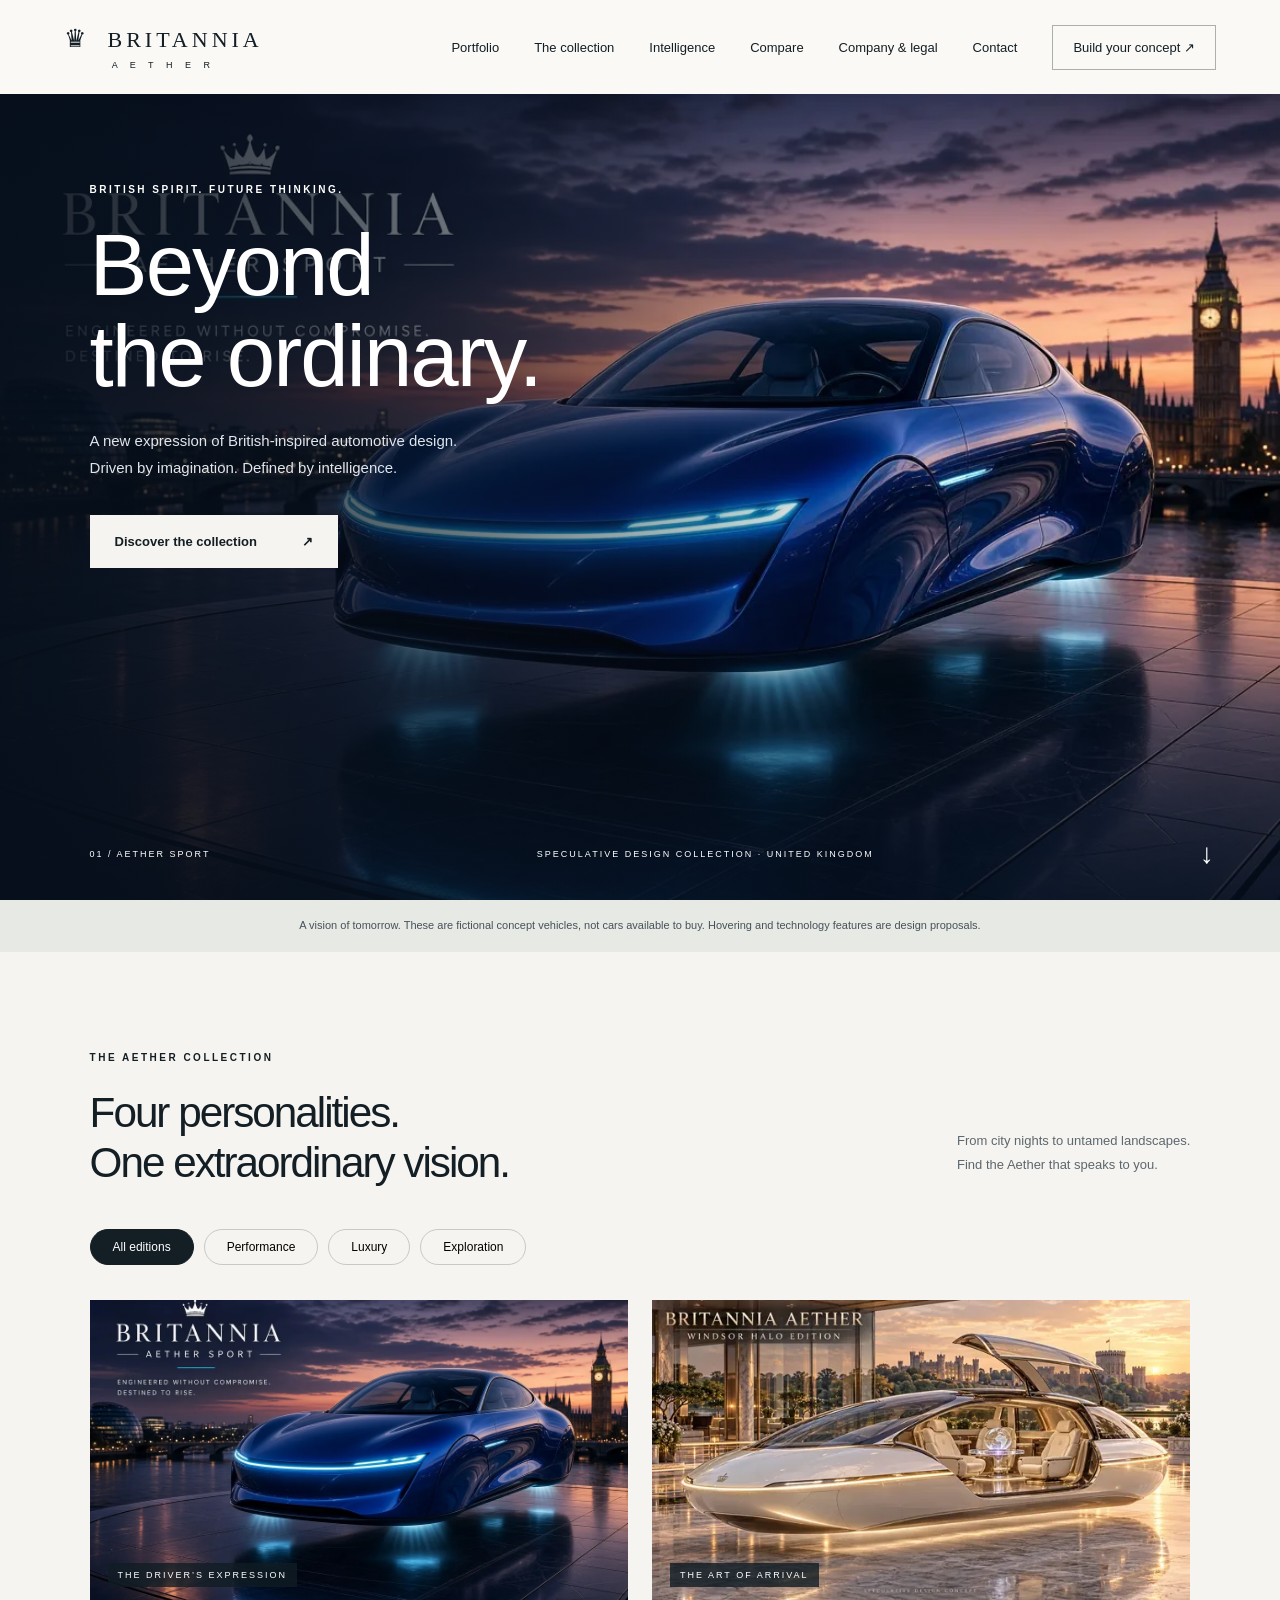
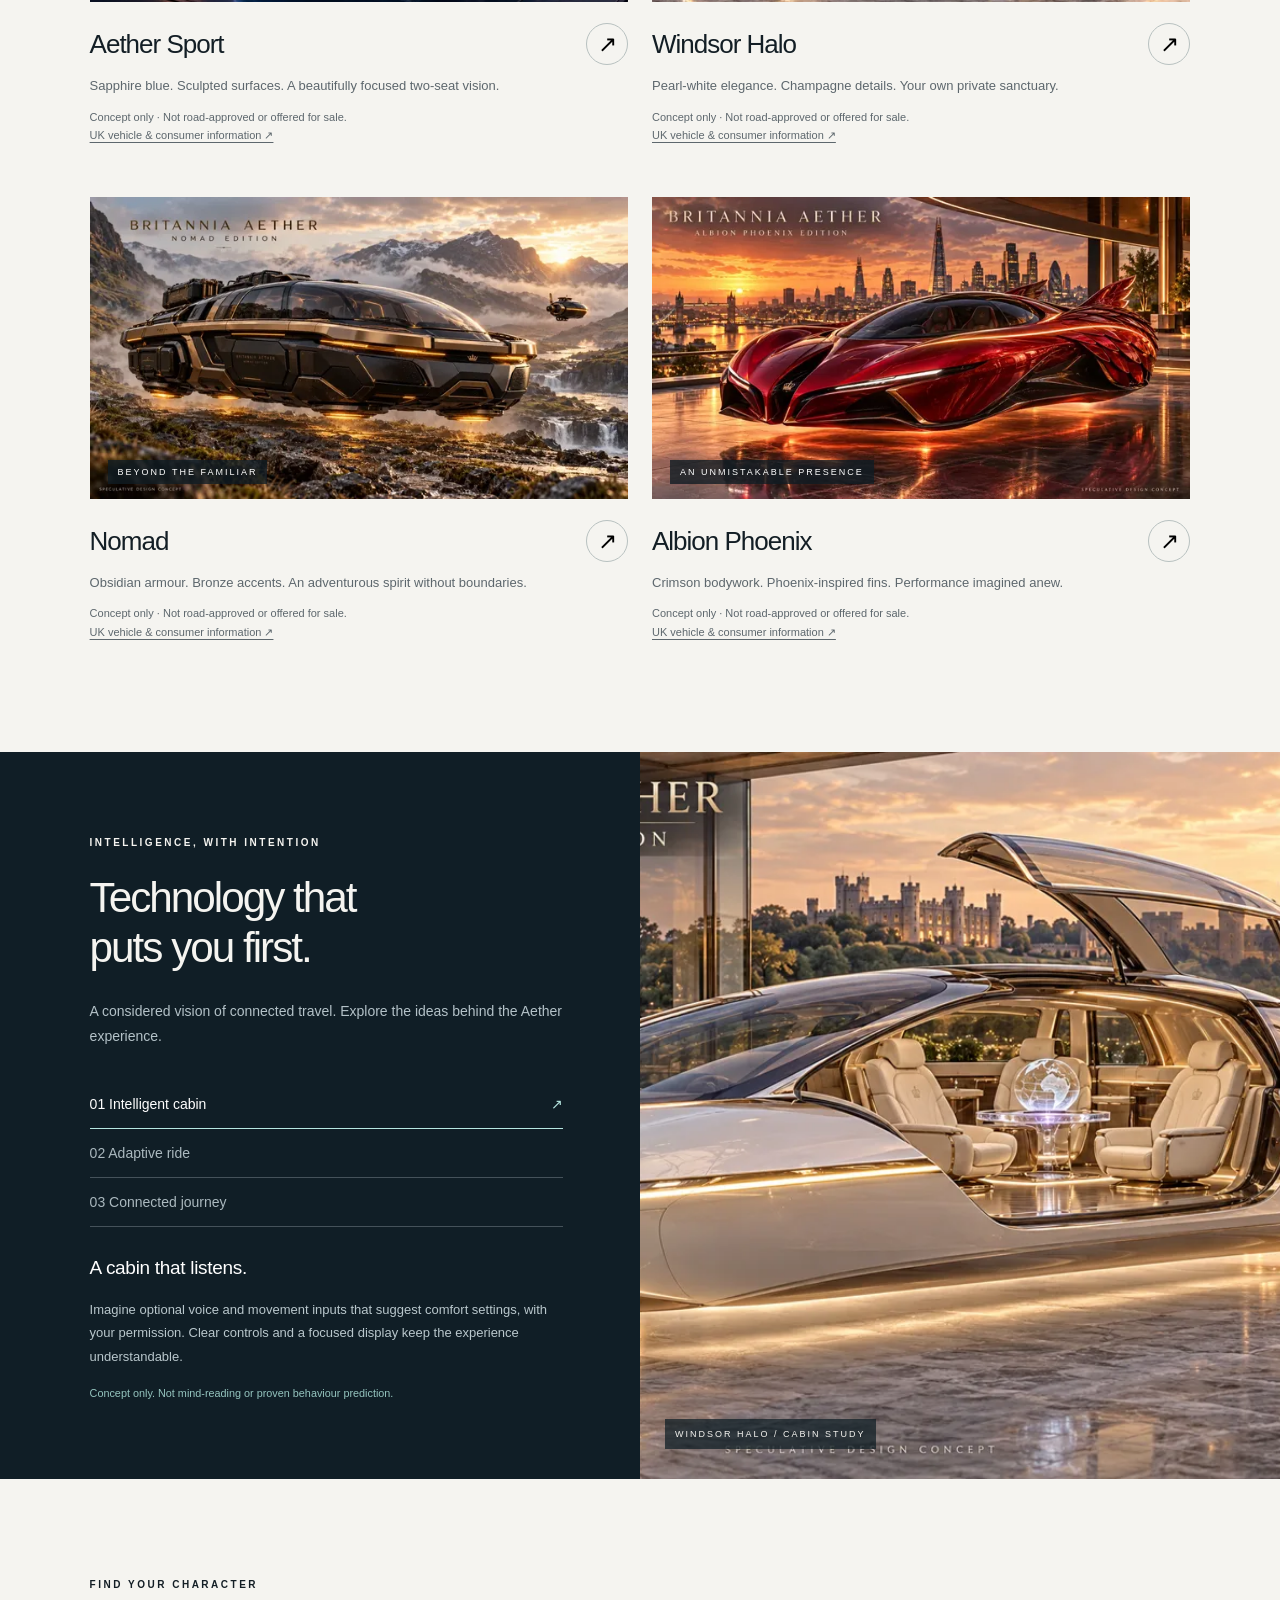
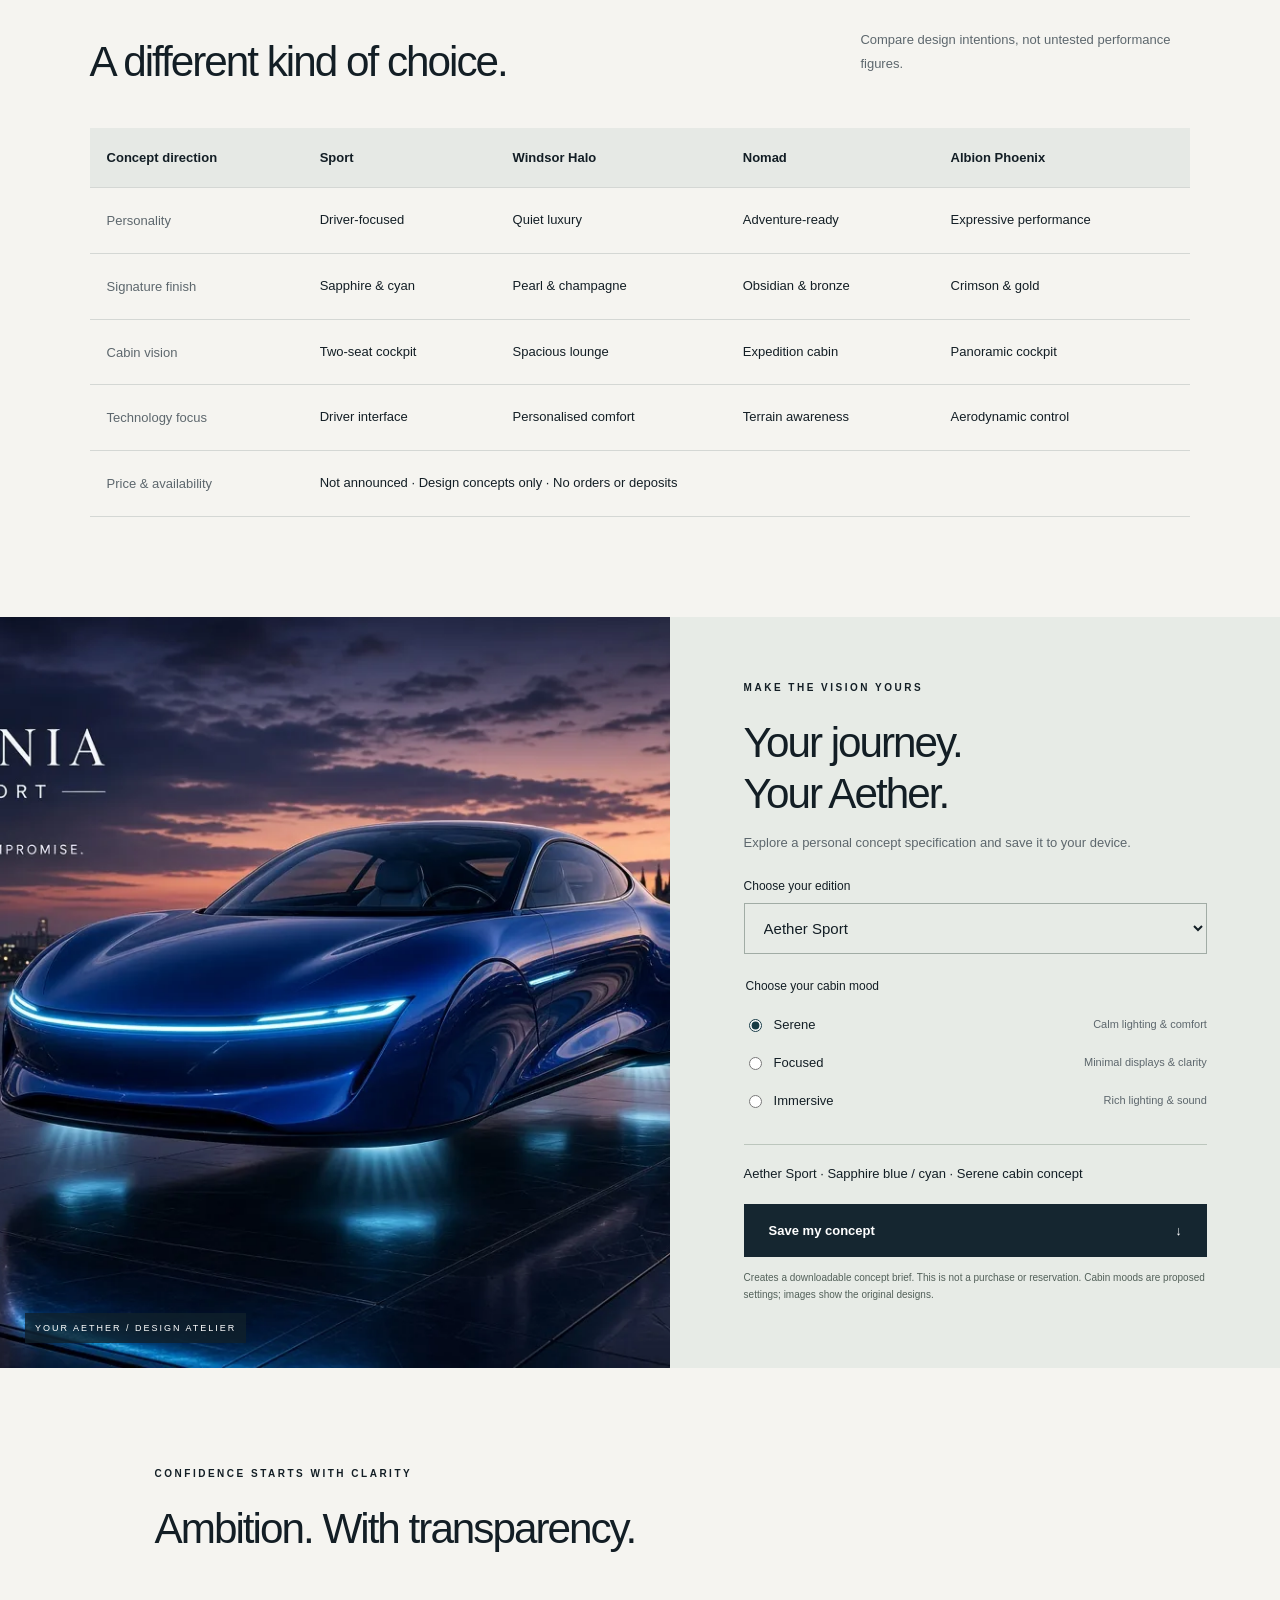
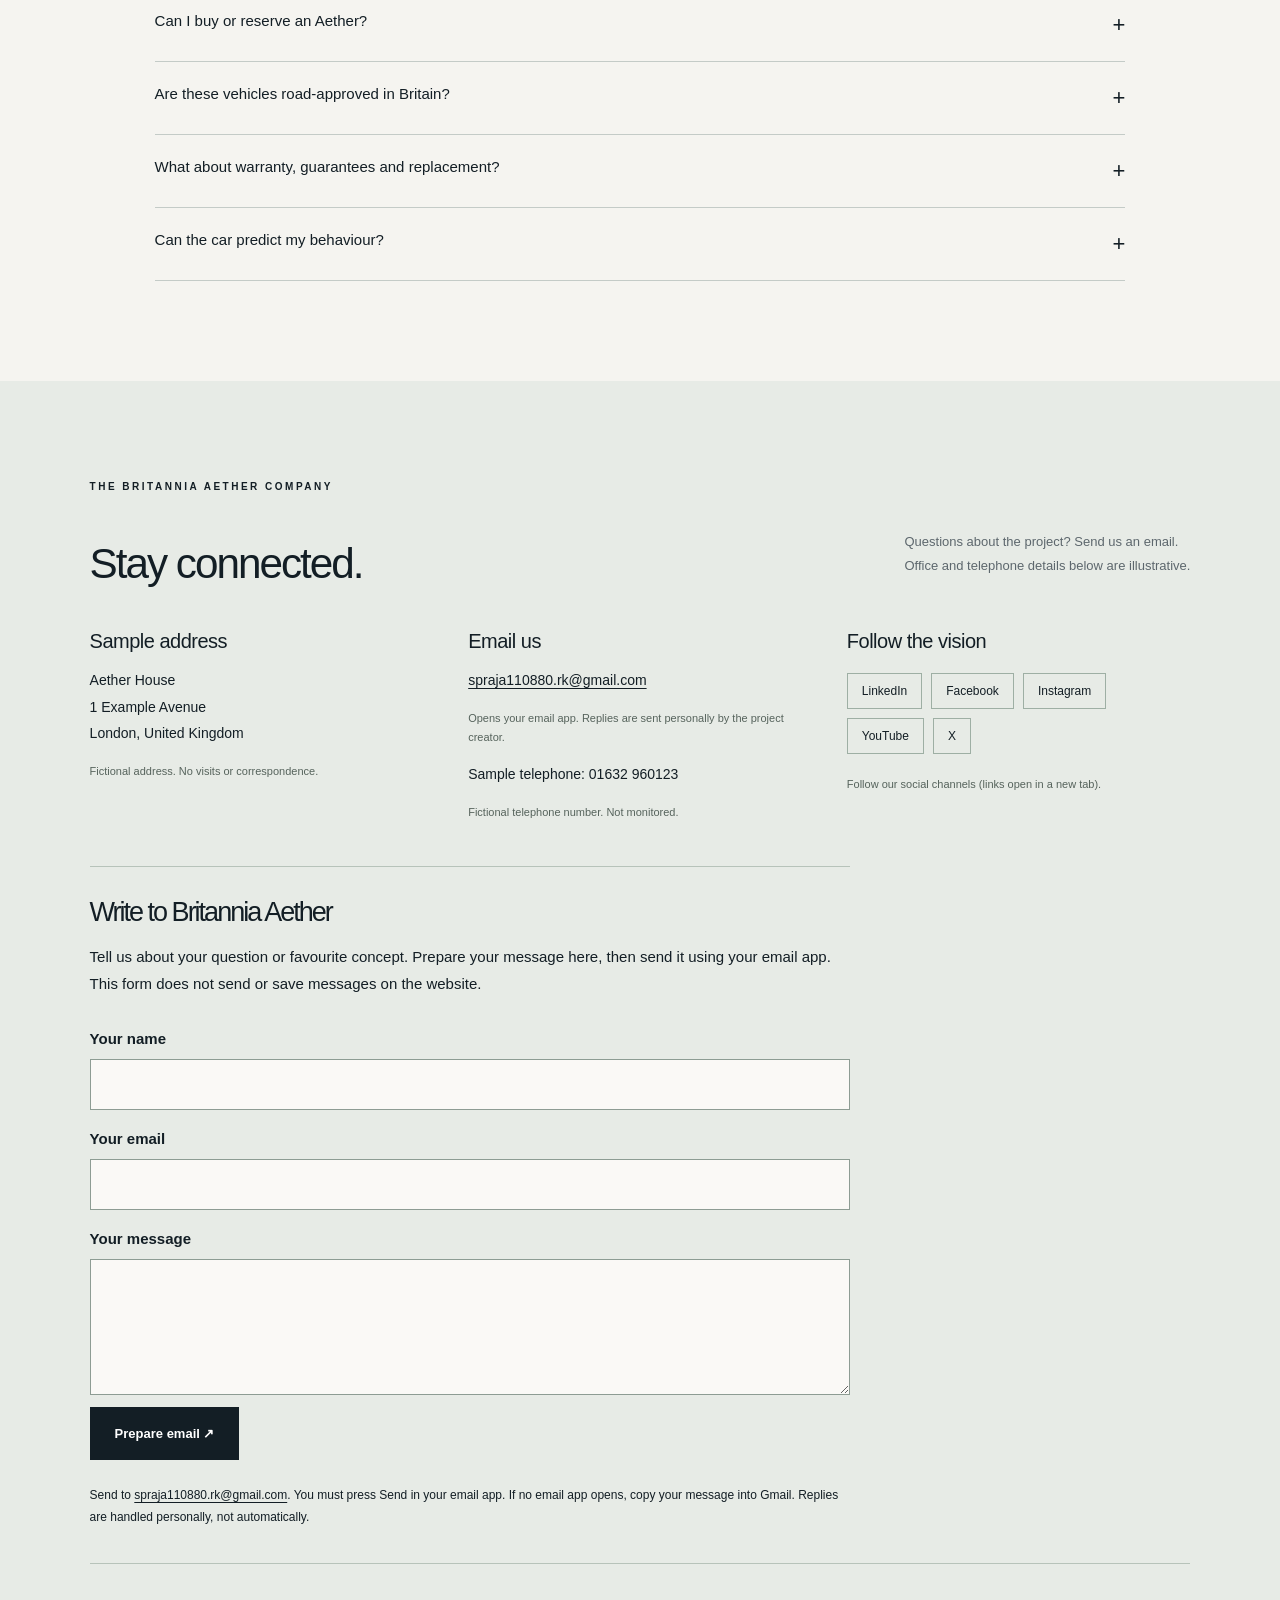
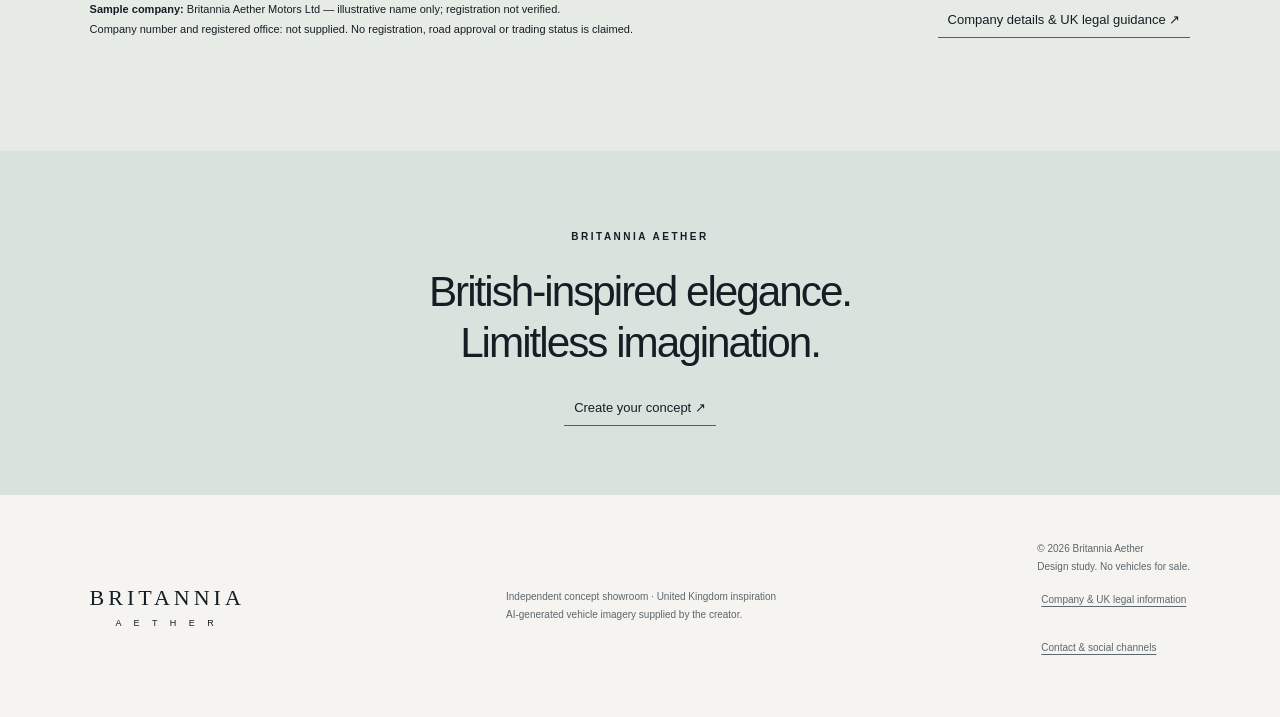
==== commit 0c0d7c1c: "Address portfolio requirements with accessibility fixes and evidenced software case study" ====
--- a/site/index.html
+++ b/site/index.html
@@ -1,5 +1,11 @@
 <!doctype html>
-<html lang="en-GB"><head><meta charset="UTF-8"><meta name="viewport" content="width=device-width,initial-scale=1"><meta name="description" content="Explore Britannia Aether: four British-inspired automotive concepts. Discover intelligent cabin ideas, compare editions and build your personal concept."><title>Britannia Aether — Beyond the ordinary</title><link rel="icon" href="favicon.svg" type="image/svg+xml"><link rel="stylesheet" href="style.css"></head><body>
+<html lang="en-GB"><head><meta charset="UTF-8"><meta name="viewport" content="width=device-width,initial-scale=1"><meta name="description" content="Explore Britannia Aether: four British-inspired automotive concepts. Discover intelligent cabin ideas, compare editions and build your personal concept."><title>Britannia Aether — Beyond the ordinary</title><link rel="icon" href="favicon.svg" type="image/svg+xml"><link rel="stylesheet" href="style.css"><link rel="canonical" href="https://rajakokila-p.github.io/britannia-aether-showroom/">
+<meta property="og:title" content="Britannia Aether — Automotive concept showroom">
+<meta property="og:description" content="Explore four fictional automotive concepts, compare design directions and create a downloadable personal concept brief.">
+<meta property="og:type" content="website"><meta property="og:url" content="https://rajakokila-p.github.io/britannia-aether-showroom/"><meta property="og:site_name" content="Britannia Aether"><meta property="og:locale" content="en_GB">
+<meta property="og:image" content="https://rajakokila-p.github.io/britannia-aether-showroom/assets/sport.jpg"><meta property="og:image:alt" content="Sapphire-blue Aether Sport fictional vehicle beside the Thames">
+<meta name="twitter:card" content="summary_large_image">
+</head><body>
 <a class="skip" href="#main">Skip to content</a>
 <header><a class="brand" href="#"><span class="crown">♛</span> BRITANNIA <small>A E T H E R</small></a><nav aria-label="Main navigation"><a href="portfolio.html">Portfolio</a><a href="#collection">The collection</a><a href="#intelligence">Intelligence</a><a href="#compare">Compare</a><a href="legal.html">Company & legal</a><a href="#contact">Contact</a><a class="nav-cta" href="#atelier">Build your concept ↗</a></nav></header>
 <main id="main"><section class="hero"><img fetchpriority="high" width="1168" height="658" src="assets/sport.webp" alt="Sapphire-blue Aether Sport hovercar overlooking the Thames at dusk"><div class="hero-shade"></div><div class="hero-copy"><p class="eyebrow">BRITISH SPIRIT. FUTURE THINKING.</p><h1>Beyond<br>the ordinary.</h1><p>A new expression of British-inspired automotive design.<br>Driven by imagination. Defined by intelligence.</p><a class="button" href="#collection">Discover the collection <span>↗</span></a></div><div class="hero-bottom"><span>01 / AETHER SPORT</span><span>SPECULATIVE DESIGN COLLECTION · UNITED KINGDOM</span><a href="#collection" aria-label="Scroll to collection">↓</a></div></section>
@@ -9,4 +15,4 @@
 <section class="section compare-section" id="compare"><p class="eyebrow">FIND YOUR CHARACTER</p><div class="section-heading"><h2>A different kind of choice.</h2><p>Compare design intentions, not untested performance figures.</p></div><div class="table-wrap" tabindex="0" role="region" aria-label="Edition comparison, scroll horizontally on smaller screens"><table><caption class="sr-only">Britannia Aether concept edition comparison</caption><thead><tr><th scope="col">Concept direction</th><th scope="col">Sport</th><th scope="col">Windsor Halo</th><th scope="col">Nomad</th><th scope="col">Albion Phoenix</th></tr></thead><tbody><tr><th scope="row">Personality</th><td>Driver-focused</td><td>Quiet luxury</td><td>Adventure-ready</td><td>Expressive performance</td></tr><tr><th scope="row">Signature finish</th><td>Sapphire & cyan</td><td>Pearl & champagne</td><td>Obsidian & bronze</td><td>Crimson & gold</td></tr><tr><th scope="row">Cabin vision</th><td>Two-seat cockpit</td><td>Spacious lounge</td><td>Expedition cabin</td><td>Panoramic cockpit</td></tr><tr><th scope="row">Technology focus</th><td>Driver interface</td><td>Personalised comfort</td><td>Terrain awareness</td><td>Aerodynamic control</td></tr><tr><th scope="row">Price & availability</th><td colspan="4">Not announced · Design concepts only · No orders or deposits</td></tr></tbody></table></div></section>
 <section id="atelier" class="atelier"><div class="config-visual"><img loading="lazy" id="config-image" src="assets/sport.webp" alt="Aether Sport concept"><span class="image-label">YOUR AETHER / DESIGN ATELIER</span></div><div class="config-panel"><p class="eyebrow">MAKE THE VISION YOURS</p><h2>Your journey.<br>Your Aether.</h2><p>Explore a personal concept specification and save it to your device.</p><form id="config-form"><label for="edition">Choose your edition</label><select id="edition" name="edition"><option value="sport">Aether Sport</option><option value="windsor">Windsor Halo</option><option value="nomad">Nomad</option><option value="phoenix">Albion Phoenix</option></select><fieldset><legend>Choose your cabin mood</legend><label class="radio"><input type="radio" name="mood" value="Serene" checked> Serene <span>Calm lighting & comfort</span></label><label class="radio"><input type="radio" name="mood" value="Focused"> Focused <span>Minimal displays & clarity</span></label><label class="radio"><input type="radio" name="mood" value="Immersive"> Immersive <span>Rich lighting & sound</span></label></fieldset><div class="summary" id="config-summary" aria-live="polite"></div><button class="button" type="submit">Save my concept <span>↓</span></button><p id="save-status" role="status"></p><small>Creates a downloadable concept brief. This is not a purchase or reservation. Cabin moods are proposed settings; images show the original designs.</small></form></div></section>
 <section class="section ownership"><p class="eyebrow">CONFIDENCE STARTS WITH CLARITY</p><h2>Ambition. With transparency.</h2><div class="questions"><details><summary>Can I buy or reserve an Aether?</summary><p>Not yet. Britannia Aether is a British-inspired fictional design brand. No production date, pricing or dealer network has been announced. This showroom does not accept orders, deposits or payments.</p></details><details><summary>Are these vehicles road-approved in Britain?</summary><p>No road approval is claimed. The floating vehicles are speculative designs, not road-ready products. A future production proposal would need engineering, testing and applicable approvals before sale.</p></details><details><summary>What about warranty, guarantees and replacement?</summary><p>No warranty, guarantee or replacement policy is offered for these concepts. Any future commercial offer would need clear written terms before purchase.</p></details><details><summary>Can the car predict my behaviour?</summary><p>The cabin concept imagines optional voice and movement inputs to suggest comfort settings. It does not claim to read thoughts or reliably predict human behaviour. Consent, privacy controls and driver responsibility would be essential.</p></details></div></section>
-<section id="contact" class="section company-contact"><p class="eyebrow">THE BRITANNIA AETHER COMPANY</p><div class="section-heading"><h2>Stay connected.</h2><p>Questions about the project? Send us an email.<br>Office and telephone details below are illustrative.</p></div><div class="contact-grid"><div><h3>Sample address</h3><p>Aether House<br>1 Example Avenue<br>London, United Kingdom</p><small>Fictional address. No visits or correspondence.</small></div><div><h3>Email us</h3><p><a href="mailto:spraja110880.rk@gmail.com">spraja110880.rk@gmail.com</a></p><small>Opens your email app. Replies are sent personally by the project creator.</small><p>Sample telephone: 01632 960123</p><small>Fictional telephone number. Not monitored.</small></div><div><h3>Follow the vision</h3><ul class="social-links" aria-label="Social media links"><li><a href="https://www.facebook.com/britannia.aether/" target="_blank" rel="noopener noreferrer" aria-label="Visit our Facebook page (opens in a new tab)">Facebook</a></li><li><a href="https://www.instagram.com/spraja110880.rk/" target="_blank" rel="noopener noreferrer" aria-label="Visit our Instagram page (opens in a new tab)">Instagram</a></li><li><a href="https://www.youtube.com/@RajakokilaPeriyathamby" target="_blank" rel="noopener noreferrer" aria-label="Visit our YouTube page (opens in a new tab)">YouTube</a></li><li><a href="https://x.com/David2_2David" target="_blank" rel="noopener noreferrer" aria-label="Visit our X page (opens in a new tab)">X</a></li></ul><small>Follow our social channels (links open in a new tab).</small></div></div><div class="contact-form-panel"><h3>Write to Britannia Aether</h3><p id="contact-help">Tell us about your question or favourite concept. Prepare your message here, then send it using your email app. This form does not send or save messages on the website.</p><form id="contact-form" aria-describedby="contact-help"><label for="contact-name">Your name</label><input id="contact-name" name="name" type="text" autocomplete="name" maxlength="100" required><label for="contact-email">Your email</label><input id="contact-email" name="email" type="email" autocomplete="email" maxlength="254" required><label for="contact-message">Your message</label><textarea id="contact-message" name="message" rows="6" maxlength="1500" required></textarea><button class="button" type="submit">Prepare email ↗</button></form><p id="contact-status" role="status" aria-live="polite"></p><a id="contact-draft" class="text-link" hidden>Open email draft ↗</a><p class="contact-note">Send to <a href="mailto:spraja110880.rk@gmail.com">spraja110880.rk@gmail.com</a>. You must press Send in your email app. If no email app opens, copy your message into Gmail. Replies are handled personally, not automatically.</p><noscript><p>The form needs JavaScript. Please email spraja110880.rk@gmail.com directly.</p></noscript></div><div class="company-strip"><p><strong>Sample company:</strong> Britannia Aether Motors Ltd — illustrative name only; registration not verified.<br>Company number and registered office: not supplied. No registration, road approval or trading status is claimed.</p><a class="text-link" href="legal.html">Company details & UK legal guidance ↗</a></div></section><section class="closing"><p class="eyebrow">BRITANNIA AETHER</p><h2>British-inspired elegance.<br>Limitless imagination.</h2><a href="#atelier" class="text-link">Create your concept ↗</a></section></main><footer><a class="brand" href="#">BRITANNIA <small>A E T H E R</small></a><p>Independent concept showroom · United Kingdom inspiration<br>AI-generated vehicle imagery supplied by the creator.</p><span>© 2026 Britannia Aether<br>Design study. No vehicles for sale.<br><a href="legal.html">Company & UK legal information</a><br><a href="#contact">Contact & social channels</a></span></footer><dialog id="model-dialog"><button id="close-dialog" aria-label="Close model details">×</button><div id="model-details"></div></dialog><script src="app.js"></script><script src="contact.js"></script></body></html>
+<section id="contact" class="section company-contact"><p class="eyebrow">THE BRITANNIA AETHER COMPANY</p><div class="section-heading"><h2>Stay connected.</h2><p>Questions about the project? Send us an email.<br>Office and telephone details below are illustrative.</p></div><div class="contact-grid"><div><h3>Sample address</h3><p>Aether House<br>1 Example Avenue<br>London, United Kingdom</p><small>Fictional address. No visits or correspondence.</small></div><div><h3>Email us</h3><p><a href="mailto:spraja110880.rk@gmail.com">spraja110880.rk@gmail.com</a></p><small>Opens your email app. Replies are sent personally by the project creator.</small><p>Sample telephone: 01632 960123</p><small>Fictional telephone number. Not monitored.</small></div><div><h3>Follow the vision</h3><ul class="social-links" aria-label="Social media links"><li><a href="https://www.linkedin.com/in/rajakokila-periyathamby-4b3689120/" target="_blank" rel="noopener noreferrer">LinkedIn</a></li><li><a href="https://www.facebook.com/britannia.aether/" target="_blank" rel="noopener noreferrer" aria-label="Visit our Facebook page (opens in a new tab)">Facebook</a></li><li><a href="https://www.instagram.com/spraja110880.rk/" target="_blank" rel="noopener noreferrer" aria-label="Visit our Instagram page (opens in a new tab)">Instagram</a></li><li><a href="https://www.youtube.com/@RajakokilaPeriyathamby" target="_blank" rel="noopener noreferrer" aria-label="Visit our YouTube page (opens in a new tab)">YouTube</a></li><li><a href="https://x.com/David2_2David" target="_blank" rel="noopener noreferrer" aria-label="Visit our X page (opens in a new tab)">X</a></li></ul><small>Follow our social channels (links open in a new tab).</small></div></div><div class="contact-form-panel"><h3>Write to Britannia Aether</h3><p id="contact-help">Tell us about your question or favourite concept. Prepare your message here, then send it using your email app. This form does not send or save messages on the website.</p><form id="contact-form" aria-describedby="contact-help"><label for="contact-name">Your name</label><input id="contact-name" name="name" type="text" autocomplete="name" maxlength="100" required><label for="contact-email">Your email</label><input id="contact-email" name="email" type="email" autocomplete="email" maxlength="254" required><label for="contact-message">Your message</label><textarea id="contact-message" name="message" rows="6" maxlength="1500" required></textarea><button class="button" type="submit">Prepare email ↗</button></form><p id="contact-status" role="status" aria-live="polite"></p><a id="contact-draft" class="text-link" hidden>Open email draft ↗</a><p class="contact-note">Send to <a href="mailto:spraja110880.rk@gmail.com">spraja110880.rk@gmail.com</a>. You must press Send in your email app. If no email app opens, copy your message into Gmail. Replies are handled personally, not automatically.</p><noscript><p>The form needs JavaScript. Please email spraja110880.rk@gmail.com directly.</p></noscript></div><div class="company-strip"><p><strong>Sample company:</strong> Britannia Aether Motors Ltd — illustrative name only; registration not verified.<br>Company number and registered office: not supplied. No registration, road approval or trading status is claimed.</p><a class="text-link" href="legal.html">Company details & UK legal guidance ↗</a></div></section><section class="closing"><p class="eyebrow">BRITANNIA AETHER</p><h2>British-inspired elegance.<br>Limitless imagination.</h2><a href="#atelier" class="text-link">Create your concept ↗</a></section></main><footer><a class="brand" href="#">BRITANNIA <small>A E T H E R</small></a><p>Independent concept showroom · United Kingdom inspiration<br>AI-generated vehicle imagery supplied by the creator.</p><span>© 2026 Britannia Aether<br>Design study. No vehicles for sale.<br><a href="legal.html">Company & UK legal information</a><br><a href="#contact">Contact & social channels</a></span></footer><dialog id="model-dialog"><button id="close-dialog" aria-label="Close model details">×</button><div id="model-details"></div></dialog><script src="app.js"></script><script src="contact.js"></script></body></html>
--- a/site/style.css
+++ b/site/style.css
@@ -1,9 +1,12 @@
-:root{--ink:#131e25;--paper:#f5f4f0;--muted:#5d676d;--accent:#bedbd6}*{box-sizing:border-box}html{scroll-behavior:smooth;scroll-padding-top:95px}body{margin:0;background:var(--paper);color:var(--ink);font:15px 'Segoe UI',Arial,sans-serif}button,input,select{font:inherit}button,a,summary{ -webkit-tap-highlight-color:transparent}a{color:inherit;text-decoration:none}button{cursor:pointer}button:focus-visible,a:focus-visible,summary:focus-visible,select:focus-visible,input:focus-visible,[tabindex]:focus-visible{outline:3px solid #247c91;outline-offset:5px}header{height:94px;background:#faf9f6;display:flex;align-items:center;justify-content:space-between;padding:0 5%;gap:25px}.brand{font:22px Georgia,serif;letter-spacing:4px;display:block;text-align:center;white-space:nowrap}.brand small{display:block;font:9px Arial,sans-serif;letter-spacing:5px;margin-top:7px}.crown{font-size:25px;margin-right:8px}nav{display:flex;align-items:center;gap:35px;font-size:13px}nav a:hover,.text-link:hover{text-decoration:underline}.nav-cta{border:1px solid #abb0af;padding:14px 20px}.hero{position:relative;min-height:680px;height:calc(100vh - 94px);max-height:920px;color:#fff;overflow:hidden}.hero>img{position:absolute;width:100%;height:100%;object-fit:cover;object-position:70% 55%}.hero-shade{position:absolute;inset:0;background:linear-gradient(90deg,rgba(6,15,27,.94),rgba(6,15,27,.55) 38%,transparent 70%),linear-gradient(0deg,#071221a6,transparent 40%)}.hero-copy{position:relative;max-width:650px;padding:90px 0 100px 7%}.eyebrow{font-size:10px;letter-spacing:2.5px;font-weight:700;margin:0 0 25px}h1,h2,h3{font-family:'Segoe UI',Arial,sans-serif;font-weight:500;letter-spacing:-2px;margin:0}h1{font-size:clamp(60px,6.8vw,102px);line-height:1.04}.hero-copy>p:not(.eyebrow){font-size:15px;line-height:1.8;color:#e0e5ec;margin:26px 0 34px}.button{display:inline-flex;justify-content:space-between;gap:45px;align-items:center;background:var(--paper);color:var(--ink);padding:19px 25px;border:0;font-weight:600;font-size:13px}.button:hover{background:var(--accent)}.hero-bottom{position:absolute;bottom:30px;left:7%;right:5%;display:flex;justify-content:space-between;align-items:center;font-size:9px;letter-spacing:2px}.hero-bottom>a{font-size:28px}.disclosure{padding:17px 7%;text-align:center;background:#e7e9e5;color:#465259;font-size:11px;line-height:1.6}.section{padding:100px 7%}.section-heading{display:flex;justify-content:space-between;align-items:end;gap:35px;margin-bottom:40px}h2{font-size:clamp(32px,3.3vw,50px);line-height:1.2}.section-heading>p{font-size:13px;color:var(--muted);line-height:1.8;max-width:330px}.filters{display:flex;gap:10px;flex-wrap:wrap;margin:35px 0}.filters button{border:1px solid #c6c9c5;background:transparent;padding:10px 22px;border-radius:25px;font-size:12px}.filters .active{background:var(--ink);color:white;border-color:var(--ink)}.cars{display:grid;grid-template-columns:1fr 1fr;gap:42px 24px}.car-image{overflow:hidden;position:relative;aspect-ratio:1.78;background:#17232b}.car-image img{width:100%;height:100%;object-fit:cover;transition:transform .5s}.car:hover img{transform:scale(1.035)}.car-tag{position:absolute;bottom:15px;left:18px;font-size:9px;letter-spacing:2px;color:white;background:#101c24c9;padding:7px 10px}.car-line{display:flex;justify-content:space-between;align-items:center;margin-top:21px}.car h3{font-size:26px;letter-spacing:-1px}.car p{color:var(--muted);font-size:13px;line-height:1.7;margin:10px 0}.round{border:1px solid #b8c1c0;border-radius:50%;background:transparent;width:42px;height:42px;font-size:23px}.round:hover{background:var(--accent)}.intelligence{display:grid;grid-template-columns:1fr 1fr;background:#101e26;color:#f5f4f0}.tech-copy{padding:85px 12% 75px 14%}.intro{color:#b4c2c8;font-size:14px;line-height:1.8;margin:25px 0}.tech-tabs{display:flex;flex-direction:column;margin:30px 0 24px}.tech-tabs button{text-align:left;color:#abb9bf;background:transparent;border:0;border-bottom:1px solid #45525a;padding:16px 0;font-size:14px}.tech-tabs .active{color:#fff;border-bottom-color:#b6e7e1}.tech-tabs .active:after{content:' ↗';float:right;color:#b6e7e1}#tech-content{min-height:140px;color:#b9c7cc;font-size:13px;line-height:1.8}#tech-content h3{color:white;font-size:19px;letter-spacing:-.3px}#tech-content small{color:#95c5bf}.tech-image{position:relative;min-height:620px}.tech-image img{width:100%;height:100%;object-fit:cover;object-position:65%}.tech-image>span{position:absolute;bottom:30px;left:25px;font-size:9px;letter-spacing:2px;background:#101e26bb;padding:10px}.table-wrap{overflow:auto}table{border-collapse:collapse;width:100%;min-width:760px;text-align:left;font-size:13px}th,td{padding:22px 17px;border-bottom:1px solid #d4d7d4}thead{background:#e6e9e5}tbody th{font-weight:500;color:var(--muted)}td{line-height:1.6}.atelier{display:grid;grid-template-columns:1.1fr 1fr;background:#e7ebe6}.config-visual{position:relative;min-height:650px}.config-visual img{width:100%;height:100%;object-fit:cover;object-position:65%}.image-label{position:absolute;left:25px;bottom:25px;background:#10202bc9;padding:10px;color:white;font-size:9px;letter-spacing:2px}.config-panel{padding:65px 12%}.config-panel>p:not(.eyebrow){color:var(--muted);line-height:1.7;font-size:13px}.config-panel form>label{display:block;font-size:12px;margin:25px 0 10px}select{width:100%;padding:15px;border:1px solid #a1aca5;color:var(--ink);background:transparent}fieldset{border:0;padding:0;margin:25px 0}legend{font-size:12px;margin-bottom:12px}.radio{display:flex;align-items:center;gap:9px;padding:11px 0;font-size:13px}.radio span{margin-left:auto;color:var(--muted);font-size:11px}.radio input{accent-color:#173b45}.summary{font-size:13px;line-height:1.7;padding:18px 0;border-top:1px solid #bcc6bd}.config-panel .button{width:100%;background:#152630;color:white}.config-panel .button:hover{background:#2d505d}.config-panel small{font-size:10px;line-height:1.7;display:block;color:#53615a}#save-status{font-size:12px}.ownership{max-width:1150px;margin:auto}.questions{margin-top:35px}details{border-bottom:1px solid #c4cbc7;padding:23px 0}summary{cursor:pointer;font-size:15px;list-style:none;display:flex;justify-content:space-between;gap:15px}summary:after{content:'+';font-size:22px}details[open] summary:after{content:'−'}details p{color:var(--muted);line-height:1.8;font-size:13px;max-width:750px}.closing{text-align:center;background:#dae2dd;padding:80px 20px}.closing h2{margin-bottom:30px}.text-link{border-bottom:1px solid #4d665c;padding:10px;font-size:13px}footer{padding:45px 7%;display:flex;justify-content:space-between;align-items:center;gap:25px}footer p,footer>span{font-size:10px;line-height:1.8;color:var(--muted)}.skip{position:absolute;left:10px;top:-100px;z-index:10;background:white;padding:15px}.skip:focus{top:10px}.sr-only{position:absolute;width:1px;height:1px;overflow:hidden;clip:rect(0,0,0,0)}dialog{border:0;padding:0;max-width:780px;width:90%;background:var(--paper);color:var(--ink)}dialog::backdrop{background:#06131bca}#close-dialog{position:absolute;right:15px;top:15px;border:0;border-radius:50%;width:40px;height:40px;background:#fff;font-size:25px}#model-details img{width:100%;display:block}#model-details .detail-copy{padding:30px}#model-details h2{font-size:32px}#model-details p{line-height:1.8;color:var(--muted)}[hidden]{display:none!important}@media(max-width:900px){header{padding:18px 5%;height:auto;flex-wrap:wrap}nav{gap:18px;font-size:11px}.nav-cta{padding:10px}.hero{height:700px;min-height:0}.hero-copy{padding-top:80px}.hero-bottom span:nth-child(2){display:none}.section{padding:65px 6%}.intelligence,.atelier{grid-template-columns:1fr}.tech-copy{padding:60px 7%}.tech-image{height:400px;min-height:0}.config-visual{height:420px;min-height:0}.config-panel{padding:50px 8%}footer{flex-wrap:wrap}}@media(max-width:580px){header{justify-content:center}.brand{font-size:19px}nav{gap:15px;flex-wrap:wrap;justify-content:center}.nav-cta{border:0;padding:0}.hero{height:640px}.hero>img{object-position:66%}.hero-shade{background:linear-gradient(90deg,#071324dc,#07132455),linear-gradient(0deg,#071324aa,transparent)}.hero-copy{padding:65px 7%}h1{font-size:62px}.hero-copy>p:not(.eyebrow){font-size:13px}.eyebrow{font-size:9px}.section-heading{display:block}.section-heading>p{margin-top:20px}.cars{grid-template-columns:1fr}.filters{gap:7px}.filters button{padding:9px 13px;font-size:11px}.car h3{font-size:25px}.config-visual{height:280px}.radio span{font-size:10px}.tech-image{height:300px}footer{display:block}footer .brand{text-align:left}footer p{margin:25px 0}.hero-bottom{font-size:8px}h2{letter-spacing:-1px}}@media(prefers-reduced-motion:reduce){html{scroll-behavior:auto}*{transition:none!important}}
-
-.company-contact{background:#e7ebe6}.contact-grid{display:grid;grid-template-columns:1fr 1fr 1fr;gap:35px}.contact-grid h3{font-size:20px;letter-spacing:-.5px}.contact-grid p{font-size:14px;line-height:1.9;overflow-wrap:anywhere}.contact-grid small{font-size:11px;color:#56635c;line-height:1.7}.social-links{display:flex;flex-wrap:wrap;gap:9px;list-style:none;padding:0;margin:20px 0}.social-links a{display:block;border:1px solid #9eafa4;padding:10px 14px;font-size:12px}.company-strip{border-top:1px solid #b7c3ba;margin-top:35px;padding-top:25px;display:flex;align-items:center;justify-content:space-between;gap:30px}.company-strip p{font-size:11px;line-height:1.8;max-width:700px}.model-legal{font-size:11px!important}.model-legal a,.legal-page a,footer p a,footer>span a{text-decoration:underline;text-underline-offset:3px}.legal-page{max-width:1120px;margin:auto}.legal-page h1{font-size:clamp(38px,5vw,64px);line-height:1.15}.legal-intro{font-size:18px!important;max-width:850px}.legal-page p{line-height:1.85;font-size:14px;color:#48565e}.legal-notice{padding:25px;border-left:3px solid #44695d;background:#e7ebe6}.review-date{font-size:12px!important}.legal-page section{padding:35px 0;border-bottom:1px solid #ccd4ce;scroll-margin-top:25px}.legal-page h2{font-size:28px;letter-spacing:-.7px}.source-link{font-size:12px!important}.company-list{font-size:13px}.company-list>div{display:grid;grid-template-columns:190px 1fr;padding:14px 0;border-bottom:1px solid #d8dfda;gap:20px}.company-list dt{font-weight:600}.company-list dd{margin:0;line-height:1.7;overflow-wrap:anywhere}.legal-page .button{text-decoration:none;background:#e1e7e1}@media(max-width:800px){.contact-grid{grid-template-columns:1fr}.company-strip{display:block}.company-strip .text-link{display:inline-block;margin-top:12px}nav{gap:16px}.company-list>div{grid-template-columns:1fr;gap:7px}}
-
-.social-links a:hover{background:#d3ded5}.social-links a:focus-visible{outline:2px solid #244d3f;outline-offset:3px}
-
-.company-contact a[href^="mailto:"]{text-decoration:underline;text-underline-offset:3px;overflow-wrap:anywhere}
-
-.contact-form-panel{margin-top:45px;padding-top:30px;border-top:1px solid #b7c3ba;max-width:760px}.contact-form-panel h3{font-size:27px}.contact-form-panel p{line-height:1.8}.contact-form-panel form{display:grid;gap:12px;margin:25px 0}.contact-form-panel label{font-weight:600;margin-top:8px}.contact-form-panel input,.contact-form-panel textarea{width:100%;min-width:0;padding:16px;border:1px solid #8d9c93;background:#faf9f6;color:var(--ink);font:inherit;border-radius:0}.contact-form-panel textarea{resize:vertical}.contact-form-panel textarea:focus-visible{outline:3px solid #247c91;outline-offset:3px}.contact-form-panel button{justify-self:start;border:0;background:var(--ink);color:white}.contact-form-panel .contact-note{font-size:12px}.contact-form-panel .contact-note a{text-decoration:underline}.contact-form-panel #contact-draft{display:inline-block}.contact-form-panel #contact-status{font-weight:500}
+:root{--ink:#131e25;--paper:#f5f4f0;--muted:#5d676d;--accent:#bedbd6}*{box-sizing:border-box}html{scroll-behavior:smooth;scroll-padding-top:95px}body{margin:0;background:var(--paper);color:var(--ink);font:15px 'Segoe UI',Arial,sans-serif}button,input,select{font:inherit}button,a,summary{ -webkit-tap-highlight-color:transparent}a{color:inherit;text-decoration:none}button{cursor:pointer}button:focus-visible,a:focus-visible,summary:focus-visible,select:focus-visible,input:focus-visible,[tabindex]:focus-visible{outline:3px solid #247c91;outline-offset:5px}header{height:94px;background:#faf9f6;display:flex;align-items:center;justify-content:space-between;padding:0 5%;gap:25px}.brand{font:22px Georgia,serif;letter-spacing:4px;display:block;text-align:center;white-space:nowrap}.brand small{display:block;font:9px Arial,sans-serif;letter-spacing:5px;margin-top:7px}.crown{font-size:25px;margin-right:8px}nav{display:flex;align-items:center;gap:35px;font-size:13px}nav a:hover,.text-link:hover{text-decoration:underline}.nav-cta{border:1px solid #abb0af;padding:14px 20px}.hero{position:relative;min-height:680px;height:calc(100vh - 94px);max-height:920px;color:#fff;overflow:hidden}.hero>img{position:absolute;width:100%;height:100%;object-fit:cover;object-position:70% 55%}.hero-shade{position:absolute;inset:0;background:linear-gradient(90deg,rgba(6,15,27,.94),rgba(6,15,27,.55) 38%,transparent 70%),linear-gradient(0deg,#071221a6,transparent 40%)}.hero-copy{position:relative;max-width:650px;padding:90px 0 100px 7%}.eyebrow{font-size:10px;letter-spacing:2.5px;font-weight:700;margin:0 0 25px}h1,h2,h3{font-family:'Segoe UI',Arial,sans-serif;font-weight:500;letter-spacing:-2px;margin:0}h1{font-size:clamp(60px,6.8vw,102px);line-height:1.04}.hero-copy>p:not(.eyebrow){font-size:15px;line-height:1.8;color:#e0e5ec;margin:26px 0 34px}.button{display:inline-flex;justify-content:space-between;gap:45px;align-items:center;background:var(--paper);color:var(--ink);padding:19px 25px;border:0;font-weight:600;font-size:13px}.button:hover{background:var(--accent)}.hero-bottom{position:absolute;bottom:30px;left:7%;right:5%;display:flex;justify-content:space-between;align-items:center;font-size:9px;letter-spacing:2px}.hero-bottom>a{font-size:28px}.disclosure{padding:17px 7%;text-align:center;background:#e7e9e5;color:#465259;font-size:11px;line-height:1.6}.section{padding:100px 7%}.section-heading{display:flex;justify-content:space-between;align-items:end;gap:35px;margin-bottom:40px}h2{font-size:clamp(32px,3.3vw,50px);line-height:1.2}.section-heading>p{font-size:13px;color:var(--muted);line-height:1.8;max-width:330px}.filters{display:flex;gap:10px;flex-wrap:wrap;margin:35px 0}.filters button{border:1px solid #c6c9c5;background:transparent;padding:10px 22px;border-radius:25px;font-size:12px}.filters .active{background:var(--ink);color:white;border-color:var(--ink)}.cars{display:grid;grid-template-columns:1fr 1fr;gap:42px 24px}.car-image{overflow:hidden;position:relative;aspect-ratio:1.78;background:#17232b}.car-image img{width:100%;height:100%;object-fit:cover;transition:transform .5s}.car:hover img{transform:scale(1.035)}.car-tag{position:absolute;bottom:15px;left:18px;font-size:9px;letter-spacing:2px;color:white;background:#101c24c9;padding:7px 10px}.car-line{display:flex;justify-content:space-between;align-items:center;margin-top:21px}.car h3{font-size:26px;letter-spacing:-1px}.car p{color:var(--muted);font-size:13px;line-height:1.7;margin:10px 0}.round{border:1px solid #b8c1c0;border-radius:50%;background:transparent;width:42px;height:42px;font-size:23px}.round:hover{background:var(--accent)}.intelligence{display:grid;grid-template-columns:1fr 1fr;background:#101e26;color:#f5f4f0}.tech-copy{padding:85px 12% 75px 14%}.intro{color:#b4c2c8;font-size:14px;line-height:1.8;margin:25px 0}.tech-tabs{display:flex;flex-direction:column;margin:30px 0 24px}.tech-tabs button{text-align:left;color:#abb9bf;background:transparent;border:0;border-bottom:1px solid #45525a;padding:16px 0;font-size:14px}.tech-tabs .active{color:#fff;border-bottom-color:#b6e7e1}.tech-tabs .active:after{content:' ↗';float:right;color:#b6e7e1}#tech-content{min-height:140px;color:#b9c7cc;font-size:13px;line-height:1.8}#tech-content h3{color:white;font-size:19px;letter-spacing:-.3px}#tech-content small{color:#95c5bf}.tech-image{position:relative;min-height:620px}.tech-image img{width:100%;height:100%;object-fit:cover;object-position:65%}.tech-image>span{position:absolute;bottom:30px;left:25px;font-size:9px;letter-spacing:2px;background:#101e26bb;padding:10px}.table-wrap{overflow:auto}table{border-collapse:collapse;width:100%;min-width:760px;text-align:left;font-size:13px}th,td{padding:22px 17px;border-bottom:1px solid #d4d7d4}thead{background:#e6e9e5}tbody th{font-weight:500;color:var(--muted)}td{line-height:1.6}.atelier{display:grid;grid-template-columns:1.1fr 1fr;background:#e7ebe6}.config-visual{position:relative;min-height:650px}.config-visual img{width:100%;height:100%;object-fit:cover;object-position:65%}.image-label{position:absolute;left:25px;bottom:25px;background:#10202bc9;padding:10px;color:white;font-size:9px;letter-spacing:2px}.config-panel{padding:65px 12%}.config-panel>p:not(.eyebrow){color:var(--muted);line-height:1.7;font-size:13px}.config-panel form>label{display:block;font-size:12px;margin:25px 0 10px}select{width:100%;padding:15px;border:1px solid #a1aca5;color:var(--ink);background:transparent}fieldset{border:0;padding:0;margin:25px 0}legend{font-size:12px;margin-bottom:12px}.radio{display:flex;align-items:center;gap:9px;padding:11px 0;font-size:13px}.radio span{margin-left:auto;color:var(--muted);font-size:11px}.radio input{accent-color:#173b45}.summary{font-size:13px;line-height:1.7;padding:18px 0;border-top:1px solid #bcc6bd}.config-panel .button{width:100%;background:#152630;color:white}.config-panel .button:hover{background:#2d505d}.config-panel small{font-size:10px;line-height:1.7;display:block;color:#53615a}#save-status{font-size:12px}.ownership{max-width:1150px;margin:auto}.questions{margin-top:35px}details{border-bottom:1px solid #c4cbc7;padding:23px 0}summary{cursor:pointer;font-size:15px;list-style:none;display:flex;justify-content:space-between;gap:15px}summary:after{content:'+';font-size:22px}details[open] summary:after{content:'−'}details p{color:var(--muted);line-height:1.8;font-size:13px;max-width:750px}.closing{text-align:center;background:#dae2dd;padding:80px 20px}.closing h2{margin-bottom:30px}.text-link{border-bottom:1px solid #4d665c;padding:10px;font-size:13px}footer{padding:45px 7%;display:flex;justify-content:space-between;align-items:center;gap:25px}footer p,footer>span{font-size:10px;line-height:1.8;color:var(--muted)}.skip{position:absolute;left:10px;top:-100px;z-index:10;background:white;padding:15px}.skip:focus{top:10px}.sr-only{position:absolute;width:1px;height:1px;overflow:hidden;clip:rect(0,0,0,0)}dialog{border:0;padding:0;max-width:780px;width:90%;background:var(--paper);color:var(--ink)}dialog::backdrop{background:#06131bca}#close-dialog{position:absolute;right:15px;top:15px;border:0;border-radius:50%;width:40px;height:40px;background:#fff;font-size:25px}#model-details img{width:100%;display:block}#model-details .detail-copy{padding:30px}#model-details h2{font-size:32px}#model-details p{line-height:1.8;color:var(--muted)}[hidden]{display:none!important}@media(max-width:900px){header{padding:18px 5%;height:auto;flex-wrap:wrap}nav{gap:18px;font-size:11px}.nav-cta{padding:10px}.hero{height:700px;min-height:0}.hero-copy{padding-top:80px}.hero-bottom span:nth-child(2){display:none}.section{padding:65px 6%}.intelligence,.atelier{grid-template-columns:1fr}.tech-copy{padding:60px 7%}.tech-image{height:400px;min-height:0}.config-visual{height:420px;min-height:0}.config-panel{padding:50px 8%}footer{flex-wrap:wrap}}@media(max-width:580px){header{justify-content:center}.brand{font-size:19px}nav{gap:15px;flex-wrap:wrap;justify-content:center}.nav-cta{border:0;padding:0}.hero{height:640px}.hero>img{object-position:66%}.hero-shade{background:linear-gradient(90deg,#071324dc,#07132455),linear-gradient(0deg,#071324aa,transparent)}.hero-copy{padding:65px 7%}h1{font-size:62px}.hero-copy>p:not(.eyebrow){font-size:13px}.eyebrow{font-size:9px}.section-heading{display:block}.section-heading>p{margin-top:20px}.cars{grid-template-columns:1fr}.filters{gap:7px}.filters button{padding:9px 13px;font-size:11px}.car h3{font-size:25px}.config-visual{height:280px}.radio span{font-size:10px}.tech-image{height:300px}footer{display:block}footer .brand{text-align:left}footer p{margin:25px 0}.hero-bottom{font-size:8px}h2{letter-spacing:-1px}}@media(prefers-reduced-motion:reduce){html{scroll-behavior:auto}*{transition:none!important}}
+
+.company-contact{background:#e7ebe6}.contact-grid{display:grid;grid-template-columns:1fr 1fr 1fr;gap:35px}.contact-grid h3{font-size:20px;letter-spacing:-.5px}.contact-grid p{font-size:14px;line-height:1.9;overflow-wrap:anywhere}.contact-grid small{font-size:11px;color:#56635c;line-height:1.7}.social-links{display:flex;flex-wrap:wrap;gap:9px;list-style:none;padding:0;margin:20px 0}.social-links a{display:block;border:1px solid #9eafa4;padding:10px 14px;font-size:12px}.company-strip{border-top:1px solid #b7c3ba;margin-top:35px;padding-top:25px;display:flex;align-items:center;justify-content:space-between;gap:30px}.company-strip p{font-size:11px;line-height:1.8;max-width:700px}.model-legal{font-size:11px!important}.model-legal a,.legal-page a,footer p a,footer>span a{text-decoration:underline;text-underline-offset:3px}.legal-page{max-width:1120px;margin:auto}.legal-page h1{font-size:clamp(38px,5vw,64px);line-height:1.15}.legal-intro{font-size:18px!important;max-width:850px}.legal-page p{line-height:1.85;font-size:14px;color:#48565e}.legal-notice{padding:25px;border-left:3px solid #44695d;background:#e7ebe6}.review-date{font-size:12px!important}.legal-page section{padding:35px 0;border-bottom:1px solid #ccd4ce;scroll-margin-top:25px}.legal-page h2{font-size:28px;letter-spacing:-.7px}.source-link{font-size:12px!important}.company-list{font-size:13px}.company-list>div{display:grid;grid-template-columns:190px 1fr;padding:14px 0;border-bottom:1px solid #d8dfda;gap:20px}.company-list dt{font-weight:600}.company-list dd{margin:0;line-height:1.7;overflow-wrap:anywhere}.legal-page .button{text-decoration:none;background:#e1e7e1}@media(max-width:800px){.contact-grid{grid-template-columns:1fr}.company-strip{display:block}.company-strip .text-link{display:inline-block;margin-top:12px}nav{gap:16px}.company-list>div{grid-template-columns:1fr;gap:7px}}
+
+.social-links a:hover{background:#d3ded5}.social-links a:focus-visible{outline:2px solid #244d3f;outline-offset:3px}
+
+.company-contact a[href^="mailto:"]{text-decoration:underline;text-underline-offset:3px;overflow-wrap:anywhere}
+
+.contact-form-panel{margin-top:45px;padding-top:30px;border-top:1px solid #b7c3ba;max-width:760px}.contact-form-panel h3{font-size:27px}.contact-form-panel p{line-height:1.8}.contact-form-panel form{display:grid;gap:12px;margin:25px 0}.contact-form-panel label{font-weight:600;margin-top:8px}.contact-form-panel input,.contact-form-panel textarea{width:100%;min-width:0;padding:16px;border:1px solid #8d9c93;background:#faf9f6;color:var(--ink);font:inherit;border-radius:0}.contact-form-panel textarea{resize:vertical}.contact-form-panel textarea:focus-visible{outline:3px solid #247c91;outline-offset:3px}.contact-form-panel button{justify-self:start;border:0;background:var(--ink);color:white}.contact-form-panel .contact-note{font-size:12px}.contact-form-panel .contact-note a{text-decoration:underline}.contact-form-panel #contact-draft{display:inline-block}.contact-form-panel #contact-status{font-weight:500}
+
+/* Keep adjacent footer links comfortably clickable. */
+footer > span > a { display:inline-flex; align-items:center; min-height:44px; padding:6px 4px; margin-block:2px; }
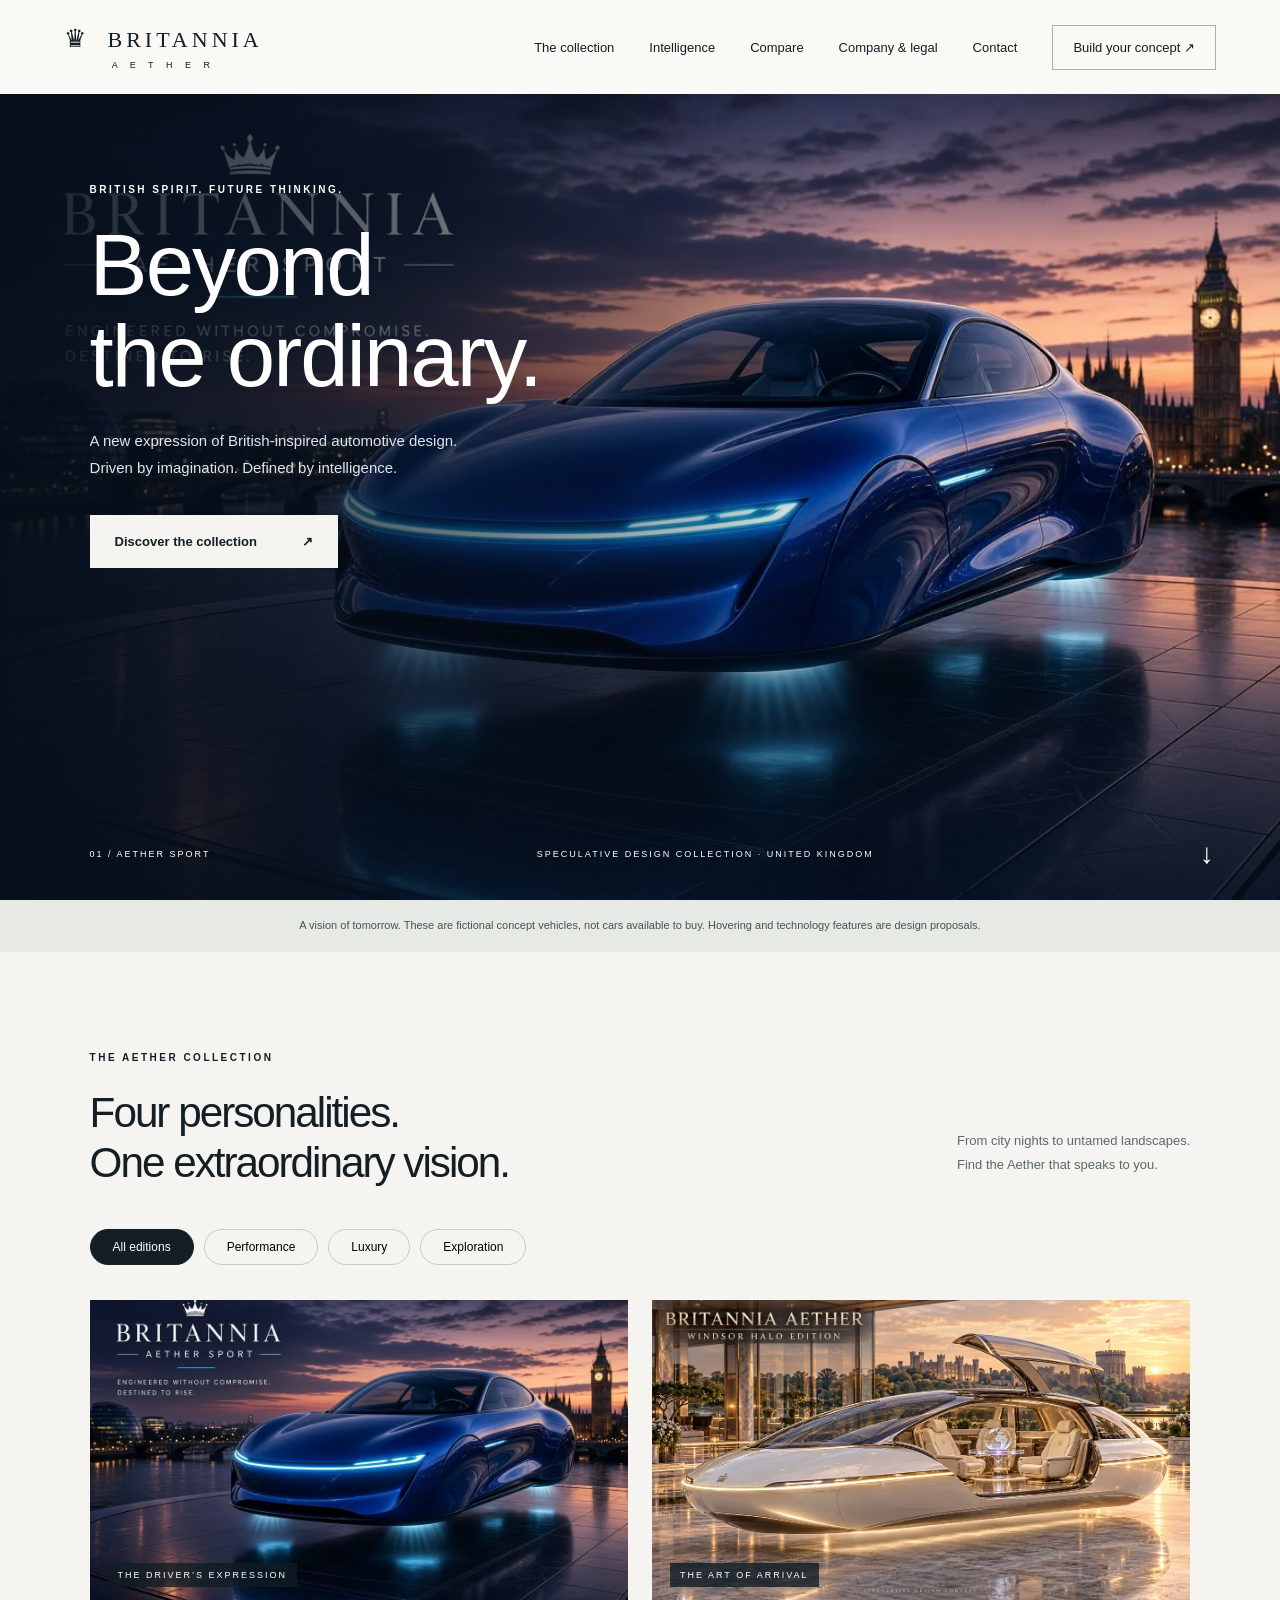
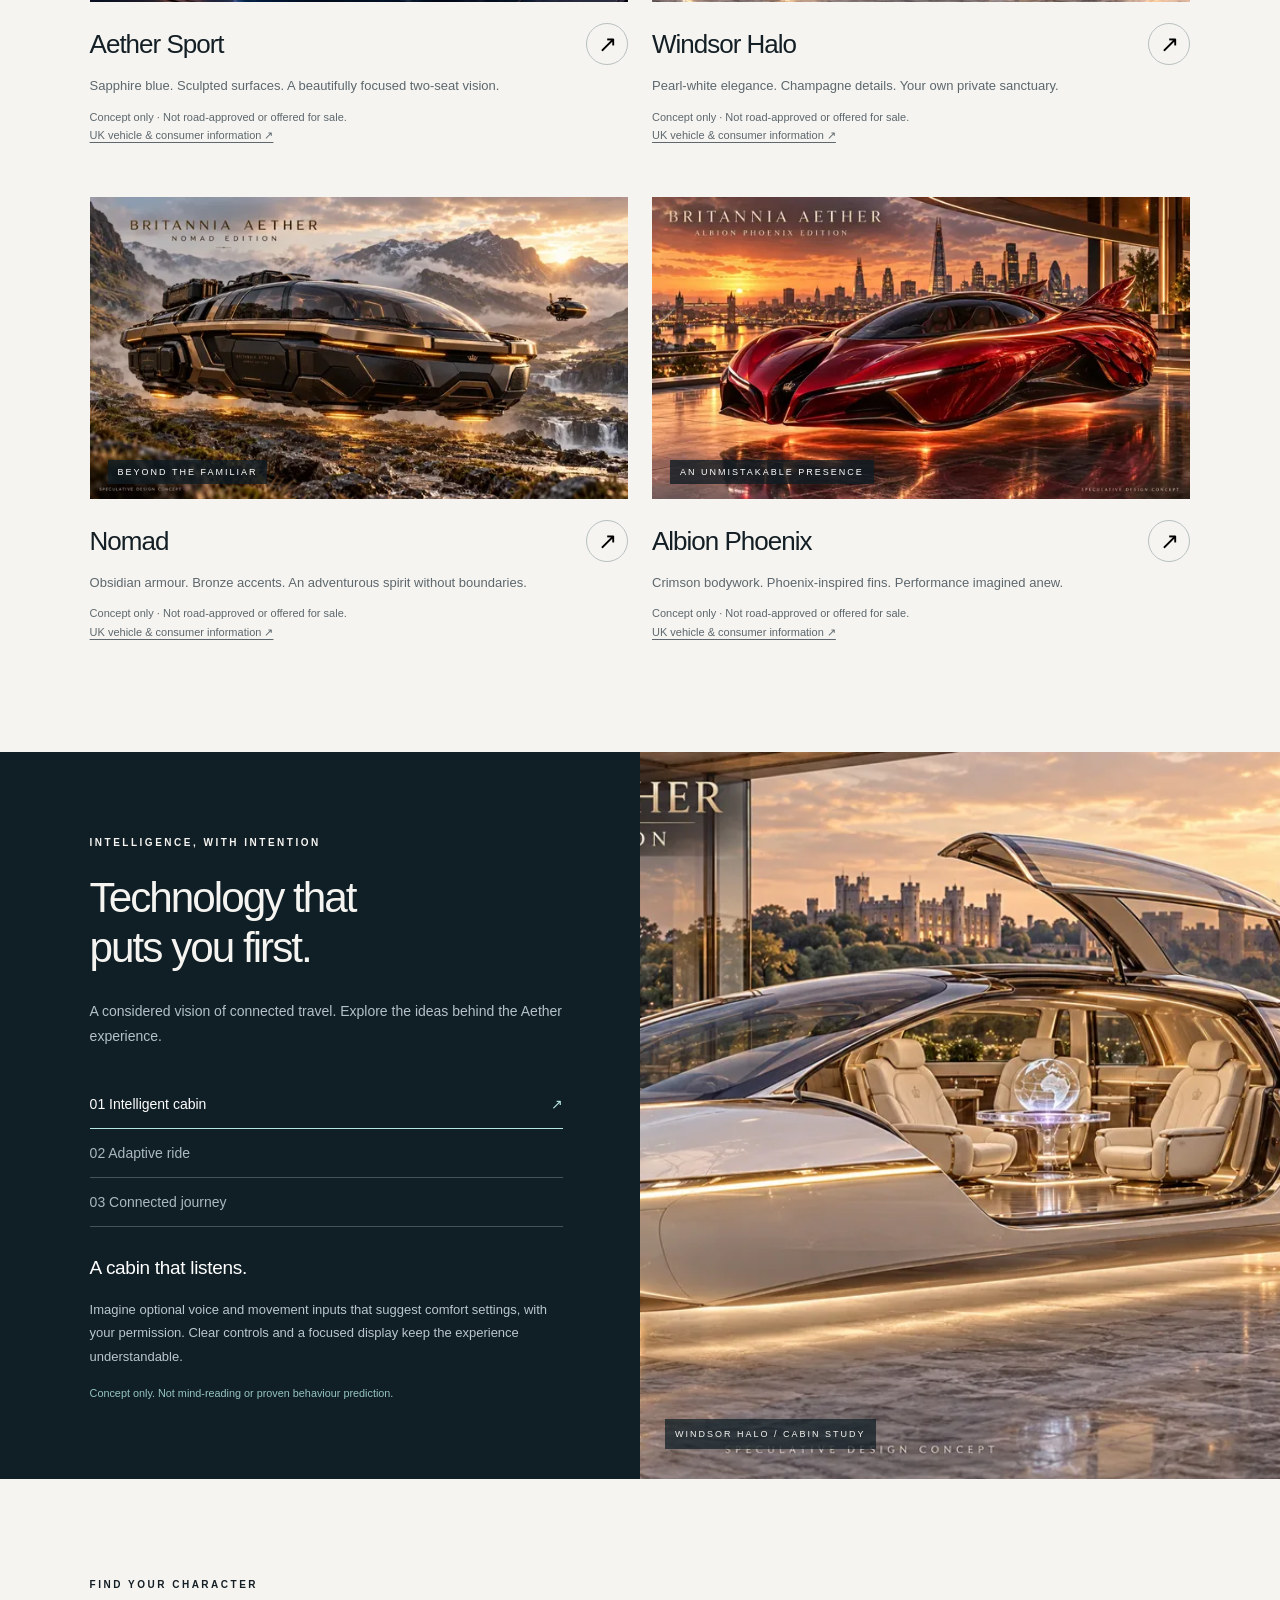
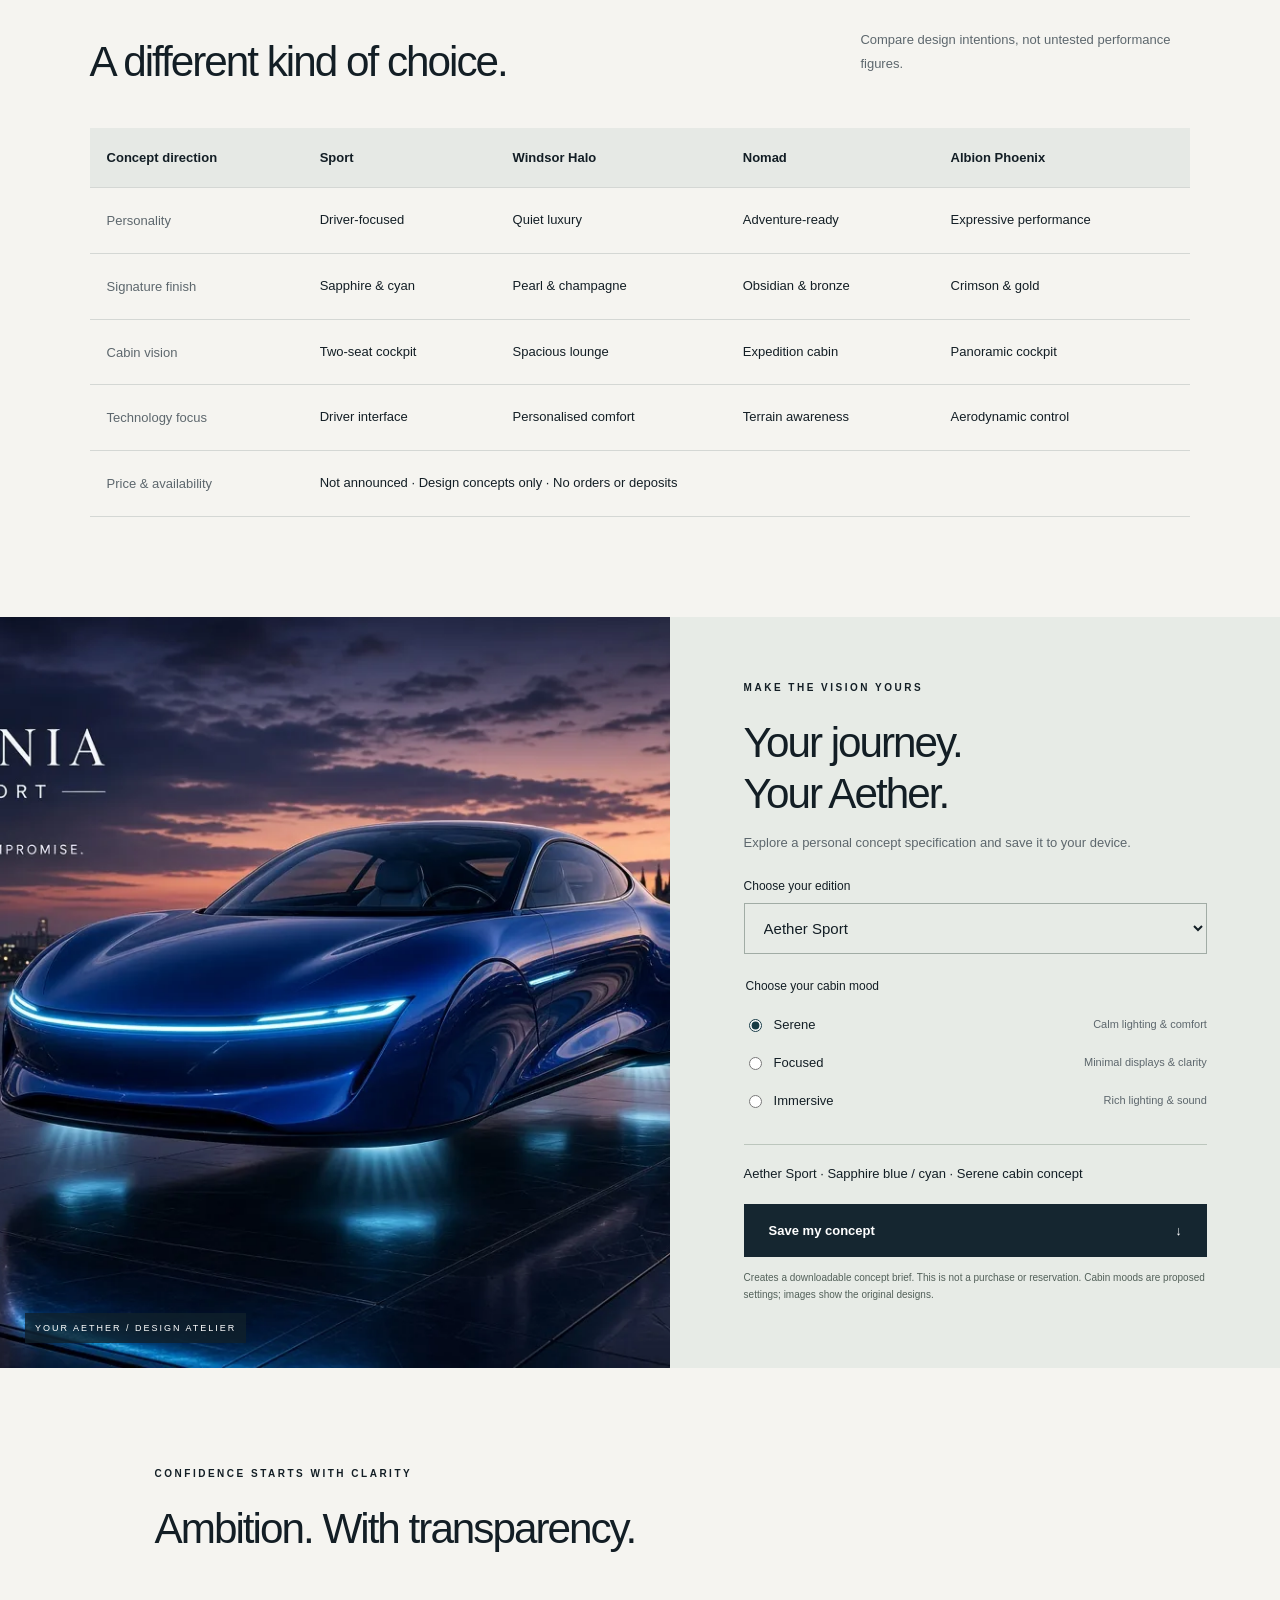
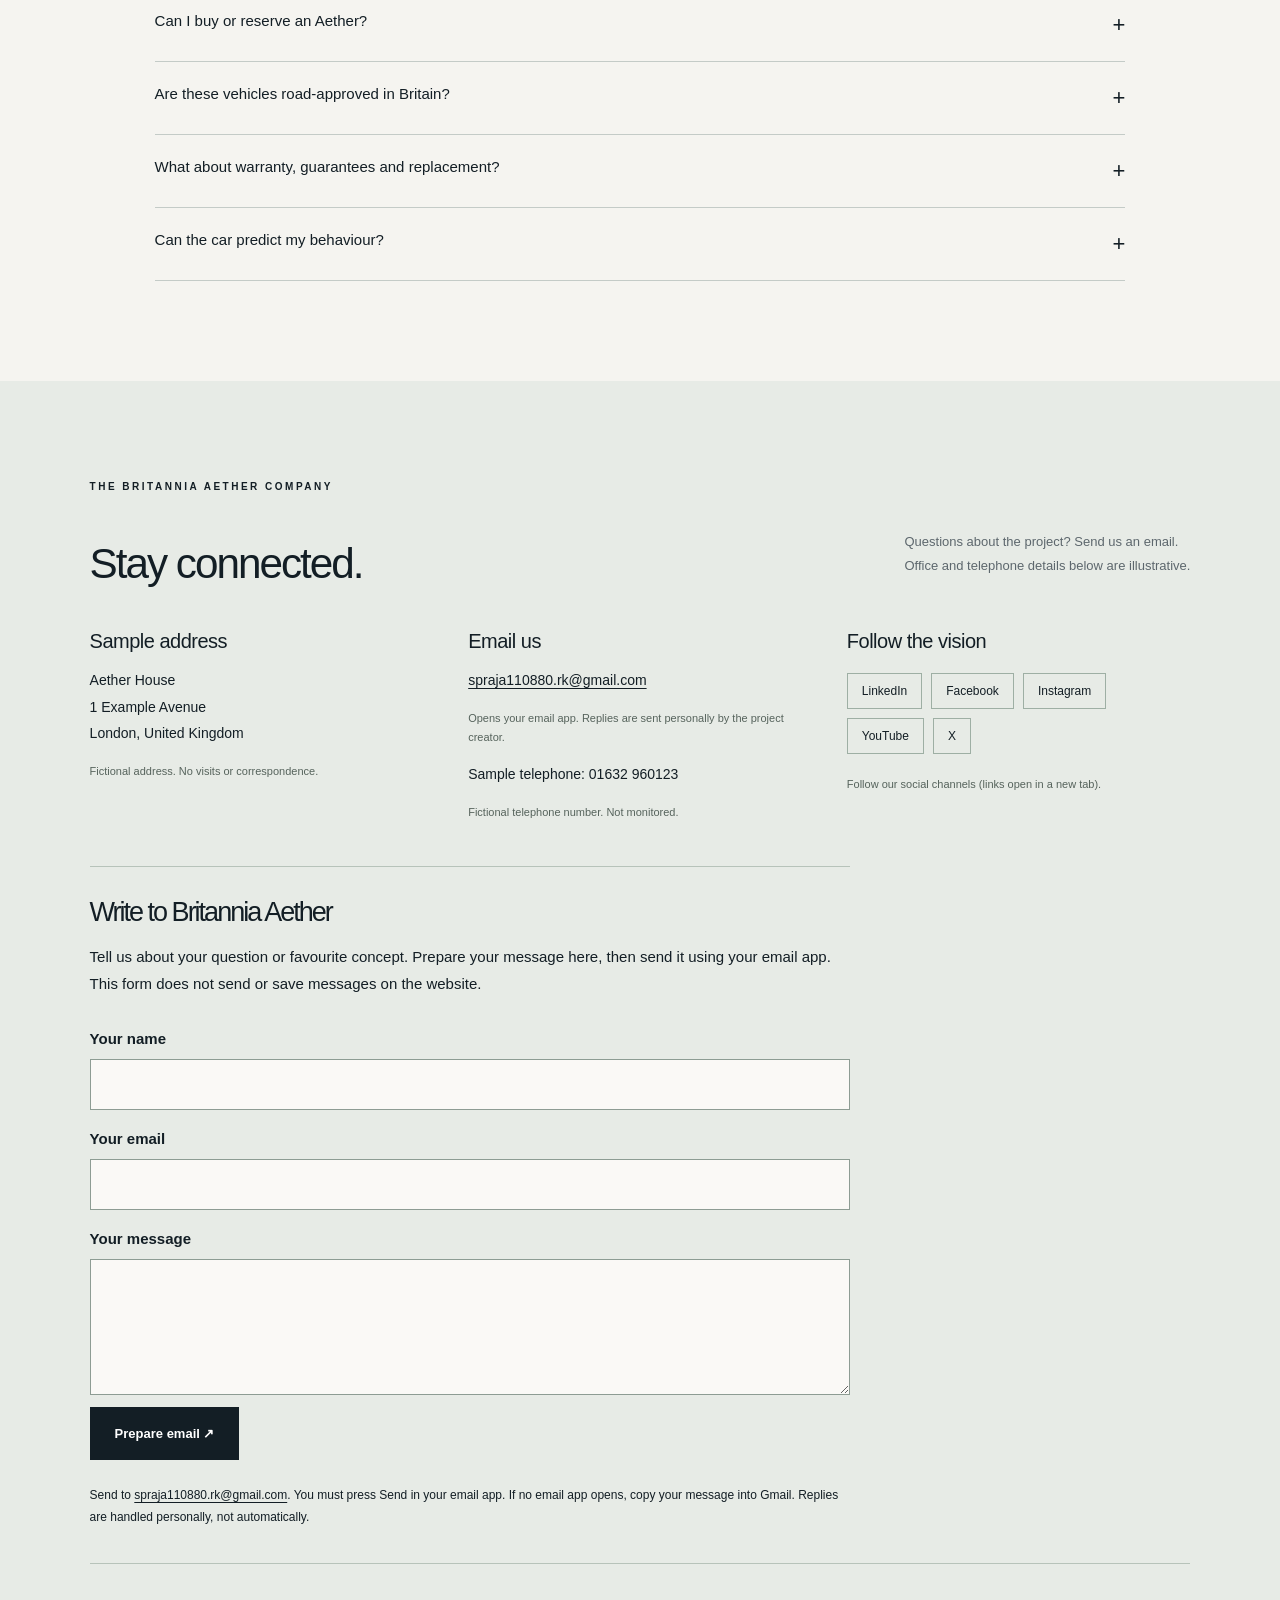
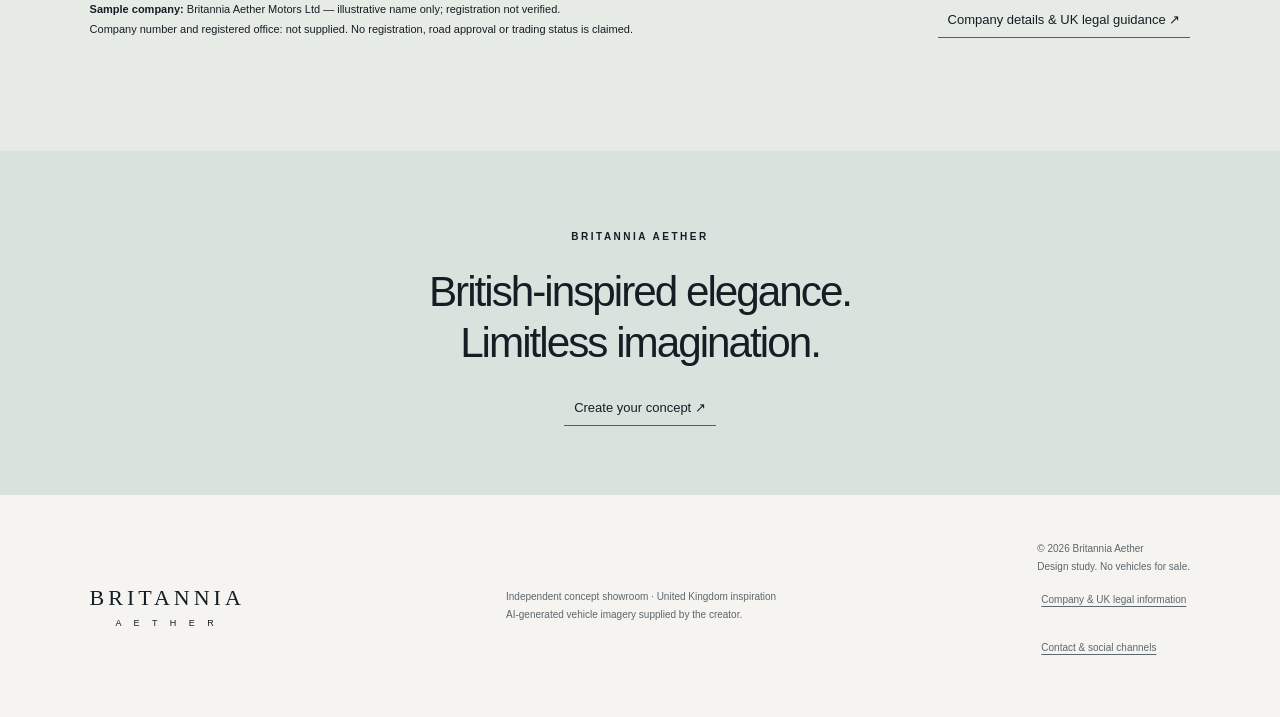
==== commit fb8f2889: "Keep university company showroom focused navigation and documentation" ====
--- a/site/index.html
+++ b/site/index.html
@@ -1,18 +1,18 @@
-<!doctype html>
-<html lang="en-GB"><head><meta charset="UTF-8"><meta name="viewport" content="width=device-width,initial-scale=1"><meta name="description" content="Explore Britannia Aether: four British-inspired automotive concepts. Discover intelligent cabin ideas, compare editions and build your personal concept."><title>Britannia Aether — Beyond the ordinary</title><link rel="icon" href="favicon.svg" type="image/svg+xml"><link rel="stylesheet" href="style.css"><link rel="canonical" href="https://rajakokila-p.github.io/britannia-aether-showroom/">
-<meta property="og:title" content="Britannia Aether — Automotive concept showroom">
-<meta property="og:description" content="Explore four fictional automotive concepts, compare design directions and create a downloadable personal concept brief.">
-<meta property="og:type" content="website"><meta property="og:url" content="https://rajakokila-p.github.io/britannia-aether-showroom/"><meta property="og:site_name" content="Britannia Aether"><meta property="og:locale" content="en_GB">
-<meta property="og:image" content="https://rajakokila-p.github.io/britannia-aether-showroom/assets/sport.jpg"><meta property="og:image:alt" content="Sapphire-blue Aether Sport fictional vehicle beside the Thames">
-<meta name="twitter:card" content="summary_large_image">
-</head><body>
-<a class="skip" href="#main">Skip to content</a>
-<header><a class="brand" href="#"><span class="crown">♛</span> BRITANNIA <small>A E T H E R</small></a><nav aria-label="Main navigation"><a href="portfolio.html">Portfolio</a><a href="#collection">The collection</a><a href="#intelligence">Intelligence</a><a href="#compare">Compare</a><a href="legal.html">Company & legal</a><a href="#contact">Contact</a><a class="nav-cta" href="#atelier">Build your concept ↗</a></nav></header>
-<main id="main"><section class="hero"><img fetchpriority="high" width="1168" height="658" src="assets/sport.webp" alt="Sapphire-blue Aether Sport hovercar overlooking the Thames at dusk"><div class="hero-shade"></div><div class="hero-copy"><p class="eyebrow">BRITISH SPIRIT. FUTURE THINKING.</p><h1>Beyond<br>the ordinary.</h1><p>A new expression of British-inspired automotive design.<br>Driven by imagination. Defined by intelligence.</p><a class="button" href="#collection">Discover the collection <span>↗</span></a></div><div class="hero-bottom"><span>01 / AETHER SPORT</span><span>SPECULATIVE DESIGN COLLECTION · UNITED KINGDOM</span><a href="#collection" aria-label="Scroll to collection">↓</a></div></section>
-<div class="disclosure">A vision of tomorrow. These are fictional concept vehicles, not cars available to buy. Hovering and technology features are design proposals.</div>
-<section id="collection" class="section"><div class="section-heading"><div><p class="eyebrow">THE AETHER COLLECTION</p><h2>Four personalities.<br>One extraordinary vision.</h2></div><p>From city nights to untamed landscapes.<br>Find the Aether that speaks to you.</p></div><div class="filters" role="group" aria-label="Filter editions"><button class="active" data-filter="all" aria-pressed="true">All editions</button><button data-filter="performance" aria-pressed="false">Performance</button><button data-filter="luxury" aria-pressed="false">Luxury</button><button data-filter="exploration" aria-pressed="false">Exploration</button></div><div class="cars" id="cars"></div><p id="filter-status" class="sr-only" aria-live="polite"></p></section>
-<section id="intelligence" class="intelligence"><div class="tech-copy"><p class="eyebrow">INTELLIGENCE, WITH INTENTION</p><h2>Technology that<br>puts you first.</h2><p class="intro">A considered vision of connected travel. Explore the ideas behind the Aether experience.</p><div class="tech-tabs" role="group" aria-label="Explore proposed technology"><button class="active" data-tech="cabin" aria-pressed="true">01 Intelligent cabin</button><button data-tech="ride" aria-pressed="false">02 Adaptive ride</button><button data-tech="connect" aria-pressed="false">03 Connected journey</button></div><div id="tech-content" aria-live="polite"></div></div><div class="tech-image"><img loading="lazy" width="1200" height="675" src="assets/windsor.webp" alt="Windsor Halo concept with an open panoramic luxury lounge"><span>WINDSOR HALO / CABIN STUDY</span></div></section>
-<section class="section compare-section" id="compare"><p class="eyebrow">FIND YOUR CHARACTER</p><div class="section-heading"><h2>A different kind of choice.</h2><p>Compare design intentions, not untested performance figures.</p></div><div class="table-wrap" tabindex="0" role="region" aria-label="Edition comparison, scroll horizontally on smaller screens"><table><caption class="sr-only">Britannia Aether concept edition comparison</caption><thead><tr><th scope="col">Concept direction</th><th scope="col">Sport</th><th scope="col">Windsor Halo</th><th scope="col">Nomad</th><th scope="col">Albion Phoenix</th></tr></thead><tbody><tr><th scope="row">Personality</th><td>Driver-focused</td><td>Quiet luxury</td><td>Adventure-ready</td><td>Expressive performance</td></tr><tr><th scope="row">Signature finish</th><td>Sapphire & cyan</td><td>Pearl & champagne</td><td>Obsidian & bronze</td><td>Crimson & gold</td></tr><tr><th scope="row">Cabin vision</th><td>Two-seat cockpit</td><td>Spacious lounge</td><td>Expedition cabin</td><td>Panoramic cockpit</td></tr><tr><th scope="row">Technology focus</th><td>Driver interface</td><td>Personalised comfort</td><td>Terrain awareness</td><td>Aerodynamic control</td></tr><tr><th scope="row">Price & availability</th><td colspan="4">Not announced · Design concepts only · No orders or deposits</td></tr></tbody></table></div></section>
-<section id="atelier" class="atelier"><div class="config-visual"><img loading="lazy" id="config-image" src="assets/sport.webp" alt="Aether Sport concept"><span class="image-label">YOUR AETHER / DESIGN ATELIER</span></div><div class="config-panel"><p class="eyebrow">MAKE THE VISION YOURS</p><h2>Your journey.<br>Your Aether.</h2><p>Explore a personal concept specification and save it to your device.</p><form id="config-form"><label for="edition">Choose your edition</label><select id="edition" name="edition"><option value="sport">Aether Sport</option><option value="windsor">Windsor Halo</option><option value="nomad">Nomad</option><option value="phoenix">Albion Phoenix</option></select><fieldset><legend>Choose your cabin mood</legend><label class="radio"><input type="radio" name="mood" value="Serene" checked> Serene <span>Calm lighting & comfort</span></label><label class="radio"><input type="radio" name="mood" value="Focused"> Focused <span>Minimal displays & clarity</span></label><label class="radio"><input type="radio" name="mood" value="Immersive"> Immersive <span>Rich lighting & sound</span></label></fieldset><div class="summary" id="config-summary" aria-live="polite"></div><button class="button" type="submit">Save my concept <span>↓</span></button><p id="save-status" role="status"></p><small>Creates a downloadable concept brief. This is not a purchase or reservation. Cabin moods are proposed settings; images show the original designs.</small></form></div></section>
-<section class="section ownership"><p class="eyebrow">CONFIDENCE STARTS WITH CLARITY</p><h2>Ambition. With transparency.</h2><div class="questions"><details><summary>Can I buy or reserve an Aether?</summary><p>Not yet. Britannia Aether is a British-inspired fictional design brand. No production date, pricing or dealer network has been announced. This showroom does not accept orders, deposits or payments.</p></details><details><summary>Are these vehicles road-approved in Britain?</summary><p>No road approval is claimed. The floating vehicles are speculative designs, not road-ready products. A future production proposal would need engineering, testing and applicable approvals before sale.</p></details><details><summary>What about warranty, guarantees and replacement?</summary><p>No warranty, guarantee or replacement policy is offered for these concepts. Any future commercial offer would need clear written terms before purchase.</p></details><details><summary>Can the car predict my behaviour?</summary><p>The cabin concept imagines optional voice and movement inputs to suggest comfort settings. It does not claim to read thoughts or reliably predict human behaviour. Consent, privacy controls and driver responsibility would be essential.</p></details></div></section>
-<section id="contact" class="section company-contact"><p class="eyebrow">THE BRITANNIA AETHER COMPANY</p><div class="section-heading"><h2>Stay connected.</h2><p>Questions about the project? Send us an email.<br>Office and telephone details below are illustrative.</p></div><div class="contact-grid"><div><h3>Sample address</h3><p>Aether House<br>1 Example Avenue<br>London, United Kingdom</p><small>Fictional address. No visits or correspondence.</small></div><div><h3>Email us</h3><p><a href="mailto:spraja110880.rk@gmail.com">spraja110880.rk@gmail.com</a></p><small>Opens your email app. Replies are sent personally by the project creator.</small><p>Sample telephone: 01632 960123</p><small>Fictional telephone number. Not monitored.</small></div><div><h3>Follow the vision</h3><ul class="social-links" aria-label="Social media links"><li><a href="https://www.linkedin.com/in/rajakokila-periyathamby-4b3689120/" target="_blank" rel="noopener noreferrer">LinkedIn</a></li><li><a href="https://www.facebook.com/britannia.aether/" target="_blank" rel="noopener noreferrer" aria-label="Visit our Facebook page (opens in a new tab)">Facebook</a></li><li><a href="https://www.instagram.com/spraja110880.rk/" target="_blank" rel="noopener noreferrer" aria-label="Visit our Instagram page (opens in a new tab)">Instagram</a></li><li><a href="https://www.youtube.com/@RajakokilaPeriyathamby" target="_blank" rel="noopener noreferrer" aria-label="Visit our YouTube page (opens in a new tab)">YouTube</a></li><li><a href="https://x.com/David2_2David" target="_blank" rel="noopener noreferrer" aria-label="Visit our X page (opens in a new tab)">X</a></li></ul><small>Follow our social channels (links open in a new tab).</small></div></div><div class="contact-form-panel"><h3>Write to Britannia Aether</h3><p id="contact-help">Tell us about your question or favourite concept. Prepare your message here, then send it using your email app. This form does not send or save messages on the website.</p><form id="contact-form" aria-describedby="contact-help"><label for="contact-name">Your name</label><input id="contact-name" name="name" type="text" autocomplete="name" maxlength="100" required><label for="contact-email">Your email</label><input id="contact-email" name="email" type="email" autocomplete="email" maxlength="254" required><label for="contact-message">Your message</label><textarea id="contact-message" name="message" rows="6" maxlength="1500" required></textarea><button class="button" type="submit">Prepare email ↗</button></form><p id="contact-status" role="status" aria-live="polite"></p><a id="contact-draft" class="text-link" hidden>Open email draft ↗</a><p class="contact-note">Send to <a href="mailto:spraja110880.rk@gmail.com">spraja110880.rk@gmail.com</a>. You must press Send in your email app. If no email app opens, copy your message into Gmail. Replies are handled personally, not automatically.</p><noscript><p>The form needs JavaScript. Please email spraja110880.rk@gmail.com directly.</p></noscript></div><div class="company-strip"><p><strong>Sample company:</strong> Britannia Aether Motors Ltd — illustrative name only; registration not verified.<br>Company number and registered office: not supplied. No registration, road approval or trading status is claimed.</p><a class="text-link" href="legal.html">Company details & UK legal guidance ↗</a></div></section><section class="closing"><p class="eyebrow">BRITANNIA AETHER</p><h2>British-inspired elegance.<br>Limitless imagination.</h2><a href="#atelier" class="text-link">Create your concept ↗</a></section></main><footer><a class="brand" href="#">BRITANNIA <small>A E T H E R</small></a><p>Independent concept showroom · United Kingdom inspiration<br>AI-generated vehicle imagery supplied by the creator.</p><span>© 2026 Britannia Aether<br>Design study. No vehicles for sale.<br><a href="legal.html">Company & UK legal information</a><br><a href="#contact">Contact & social channels</a></span></footer><dialog id="model-dialog"><button id="close-dialog" aria-label="Close model details">×</button><div id="model-details"></div></dialog><script src="app.js"></script><script src="contact.js"></script></body></html>
+<!doctype html>
+<html lang="en-GB"><head><meta charset="UTF-8"><meta name="viewport" content="width=device-width,initial-scale=1"><meta name="description" content="Explore Britannia Aether: four British-inspired automotive concepts. Discover intelligent cabin ideas, compare editions and build your personal concept."><title>Britannia Aether — Beyond the ordinary</title><link rel="icon" href="favicon.svg" type="image/svg+xml"><link rel="stylesheet" href="style.css"><link rel="canonical" href="https://rajakokila-p.github.io/britannia-aether-showroom/">
+<meta property="og:title" content="Britannia Aether — Automotive concept showroom">
+<meta property="og:description" content="Explore four fictional automotive concepts, compare design directions and create a downloadable personal concept brief.">
+<meta property="og:type" content="website"><meta property="og:url" content="https://rajakokila-p.github.io/britannia-aether-showroom/"><meta property="og:site_name" content="Britannia Aether"><meta property="og:locale" content="en_GB">
+<meta property="og:image" content="https://rajakokila-p.github.io/britannia-aether-showroom/assets/sport.jpg"><meta property="og:image:alt" content="Sapphire-blue Aether Sport fictional vehicle beside the Thames">
+<meta name="twitter:card" content="summary_large_image">
+</head><body>
+<a class="skip" href="#main">Skip to content</a>
+<header><a class="brand" href="#"><span class="crown">♛</span> BRITANNIA <small>A E T H E R</small></a><nav aria-label="Main navigation"><a href="#collection">The collection</a><a href="#intelligence">Intelligence</a><a href="#compare">Compare</a><a href="legal.html">Company & legal</a><a href="#contact">Contact</a><a class="nav-cta" href="#atelier">Build your concept ↗</a></nav></header>
+<main id="main"><section class="hero"><img fetchpriority="high" width="1168" height="658" src="assets/sport.webp" alt="Sapphire-blue Aether Sport hovercar overlooking the Thames at dusk"><div class="hero-shade"></div><div class="hero-copy"><p class="eyebrow">BRITISH SPIRIT. FUTURE THINKING.</p><h1>Beyond<br>the ordinary.</h1><p>A new expression of British-inspired automotive design.<br>Driven by imagination. Defined by intelligence.</p><a class="button" href="#collection">Discover the collection <span>↗</span></a></div><div class="hero-bottom"><span>01 / AETHER SPORT</span><span>SPECULATIVE DESIGN COLLECTION · UNITED KINGDOM</span><a href="#collection" aria-label="Scroll to collection">↓</a></div></section>
+<div class="disclosure">A vision of tomorrow. These are fictional concept vehicles, not cars available to buy. Hovering and technology features are design proposals.</div>
+<section id="collection" class="section"><div class="section-heading"><div><p class="eyebrow">THE AETHER COLLECTION</p><h2>Four personalities.<br>One extraordinary vision.</h2></div><p>From city nights to untamed landscapes.<br>Find the Aether that speaks to you.</p></div><div class="filters" role="group" aria-label="Filter editions"><button class="active" data-filter="all" aria-pressed="true">All editions</button><button data-filter="performance" aria-pressed="false">Performance</button><button data-filter="luxury" aria-pressed="false">Luxury</button><button data-filter="exploration" aria-pressed="false">Exploration</button></div><div class="cars" id="cars"></div><p id="filter-status" class="sr-only" aria-live="polite"></p></section>
+<section id="intelligence" class="intelligence"><div class="tech-copy"><p class="eyebrow">INTELLIGENCE, WITH INTENTION</p><h2>Technology that<br>puts you first.</h2><p class="intro">A considered vision of connected travel. Explore the ideas behind the Aether experience.</p><div class="tech-tabs" role="group" aria-label="Explore proposed technology"><button class="active" data-tech="cabin" aria-pressed="true">01 Intelligent cabin</button><button data-tech="ride" aria-pressed="false">02 Adaptive ride</button><button data-tech="connect" aria-pressed="false">03 Connected journey</button></div><div id="tech-content" aria-live="polite"></div></div><div class="tech-image"><img loading="lazy" width="1200" height="675" src="assets/windsor.webp" alt="Windsor Halo concept with an open panoramic luxury lounge"><span>WINDSOR HALO / CABIN STUDY</span></div></section>
+<section class="section compare-section" id="compare"><p class="eyebrow">FIND YOUR CHARACTER</p><div class="section-heading"><h2>A different kind of choice.</h2><p>Compare design intentions, not untested performance figures.</p></div><div class="table-wrap" tabindex="0" role="region" aria-label="Edition comparison, scroll horizontally on smaller screens"><table><caption class="sr-only">Britannia Aether concept edition comparison</caption><thead><tr><th scope="col">Concept direction</th><th scope="col">Sport</th><th scope="col">Windsor Halo</th><th scope="col">Nomad</th><th scope="col">Albion Phoenix</th></tr></thead><tbody><tr><th scope="row">Personality</th><td>Driver-focused</td><td>Quiet luxury</td><td>Adventure-ready</td><td>Expressive performance</td></tr><tr><th scope="row">Signature finish</th><td>Sapphire & cyan</td><td>Pearl & champagne</td><td>Obsidian & bronze</td><td>Crimson & gold</td></tr><tr><th scope="row">Cabin vision</th><td>Two-seat cockpit</td><td>Spacious lounge</td><td>Expedition cabin</td><td>Panoramic cockpit</td></tr><tr><th scope="row">Technology focus</th><td>Driver interface</td><td>Personalised comfort</td><td>Terrain awareness</td><td>Aerodynamic control</td></tr><tr><th scope="row">Price & availability</th><td colspan="4">Not announced · Design concepts only · No orders or deposits</td></tr></tbody></table></div></section>
+<section id="atelier" class="atelier"><div class="config-visual"><img loading="lazy" id="config-image" src="assets/sport.webp" alt="Aether Sport concept"><span class="image-label">YOUR AETHER / DESIGN ATELIER</span></div><div class="config-panel"><p class="eyebrow">MAKE THE VISION YOURS</p><h2>Your journey.<br>Your Aether.</h2><p>Explore a personal concept specification and save it to your device.</p><form id="config-form"><label for="edition">Choose your edition</label><select id="edition" name="edition"><option value="sport">Aether Sport</option><option value="windsor">Windsor Halo</option><option value="nomad">Nomad</option><option value="phoenix">Albion Phoenix</option></select><fieldset><legend>Choose your cabin mood</legend><label class="radio"><input type="radio" name="mood" value="Serene" checked> Serene <span>Calm lighting & comfort</span></label><label class="radio"><input type="radio" name="mood" value="Focused"> Focused <span>Minimal displays & clarity</span></label><label class="radio"><input type="radio" name="mood" value="Immersive"> Immersive <span>Rich lighting & sound</span></label></fieldset><div class="summary" id="config-summary" aria-live="polite"></div><button class="button" type="submit">Save my concept <span>↓</span></button><p id="save-status" role="status"></p><small>Creates a downloadable concept brief. This is not a purchase or reservation. Cabin moods are proposed settings; images show the original designs.</small></form></div></section>
+<section class="section ownership"><p class="eyebrow">CONFIDENCE STARTS WITH CLARITY</p><h2>Ambition. With transparency.</h2><div class="questions"><details><summary>Can I buy or reserve an Aether?</summary><p>Not yet. Britannia Aether is a British-inspired fictional design brand. No production date, pricing or dealer network has been announced. This showroom does not accept orders, deposits or payments.</p></details><details><summary>Are these vehicles road-approved in Britain?</summary><p>No road approval is claimed. The floating vehicles are speculative designs, not road-ready products. A future production proposal would need engineering, testing and applicable approvals before sale.</p></details><details><summary>What about warranty, guarantees and replacement?</summary><p>No warranty, guarantee or replacement policy is offered for these concepts. Any future commercial offer would need clear written terms before purchase.</p></details><details><summary>Can the car predict my behaviour?</summary><p>The cabin concept imagines optional voice and movement inputs to suggest comfort settings. It does not claim to read thoughts or reliably predict human behaviour. Consent, privacy controls and driver responsibility would be essential.</p></details></div></section>
+<section id="contact" class="section company-contact"><p class="eyebrow">THE BRITANNIA AETHER COMPANY</p><div class="section-heading"><h2>Stay connected.</h2><p>Questions about the project? Send us an email.<br>Office and telephone details below are illustrative.</p></div><div class="contact-grid"><div><h3>Sample address</h3><p>Aether House<br>1 Example Avenue<br>London, United Kingdom</p><small>Fictional address. No visits or correspondence.</small></div><div><h3>Email us</h3><p><a href="mailto:spraja110880.rk@gmail.com">spraja110880.rk@gmail.com</a></p><small>Opens your email app. Replies are sent personally by the project creator.</small><p>Sample telephone: 01632 960123</p><small>Fictional telephone number. Not monitored.</small></div><div><h3>Follow the vision</h3><ul class="social-links" aria-label="Social media links"><li><a href="https://www.linkedin.com/in/rajakokila-periyathamby-4b3689120/" target="_blank" rel="noopener noreferrer">LinkedIn</a></li><li><a href="https://www.facebook.com/britannia.aether/" target="_blank" rel="noopener noreferrer" aria-label="Visit our Facebook page (opens in a new tab)">Facebook</a></li><li><a href="https://www.instagram.com/spraja110880.rk/" target="_blank" rel="noopener noreferrer" aria-label="Visit our Instagram page (opens in a new tab)">Instagram</a></li><li><a href="https://www.youtube.com/@RajakokilaPeriyathamby" target="_blank" rel="noopener noreferrer" aria-label="Visit our YouTube page (opens in a new tab)">YouTube</a></li><li><a href="https://x.com/David2_2David" target="_blank" rel="noopener noreferrer" aria-label="Visit our X page (opens in a new tab)">X</a></li></ul><small>Follow our social channels (links open in a new tab).</small></div></div><div class="contact-form-panel"><h3>Write to Britannia Aether</h3><p id="contact-help">Tell us about your question or favourite concept. Prepare your message here, then send it using your email app. This form does not send or save messages on the website.</p><form id="contact-form" aria-describedby="contact-help"><label for="contact-name">Your name</label><input id="contact-name" name="name" type="text" autocomplete="name" maxlength="100" required><label for="contact-email">Your email</label><input id="contact-email" name="email" type="email" autocomplete="email" maxlength="254" required><label for="contact-message">Your message</label><textarea id="contact-message" name="message" rows="6" maxlength="1500" required></textarea><button class="button" type="submit">Prepare email ↗</button></form><p id="contact-status" role="status" aria-live="polite"></p><a id="contact-draft" class="text-link" hidden>Open email draft ↗</a><p class="contact-note">Send to <a href="mailto:spraja110880.rk@gmail.com">spraja110880.rk@gmail.com</a>. You must press Send in your email app. If no email app opens, copy your message into Gmail. Replies are handled personally, not automatically.</p><noscript><p>The form needs JavaScript. Please email spraja110880.rk@gmail.com directly.</p></noscript></div><div class="company-strip"><p><strong>Sample company:</strong> Britannia Aether Motors Ltd — illustrative name only; registration not verified.<br>Company number and registered office: not supplied. No registration, road approval or trading status is claimed.</p><a class="text-link" href="legal.html">Company details & UK legal guidance ↗</a></div></section><section class="closing"><p class="eyebrow">BRITANNIA AETHER</p><h2>British-inspired elegance.<br>Limitless imagination.</h2><a href="#atelier" class="text-link">Create your concept ↗</a></section></main><footer><a class="brand" href="#">BRITANNIA <small>A E T H E R</small></a><p>Independent concept showroom · United Kingdom inspiration<br>AI-generated vehicle imagery supplied by the creator.</p><span>© 2026 Britannia Aether<br>Design study. No vehicles for sale.<br><a href="legal.html">Company & UK legal information</a><br><a href="#contact">Contact & social channels</a></span></footer><dialog id="model-dialog"><button id="close-dialog" aria-label="Close model details">×</button><div id="model-details"></div></dialog><script src="app.js"></script><script src="contact.js"></script></body></html>
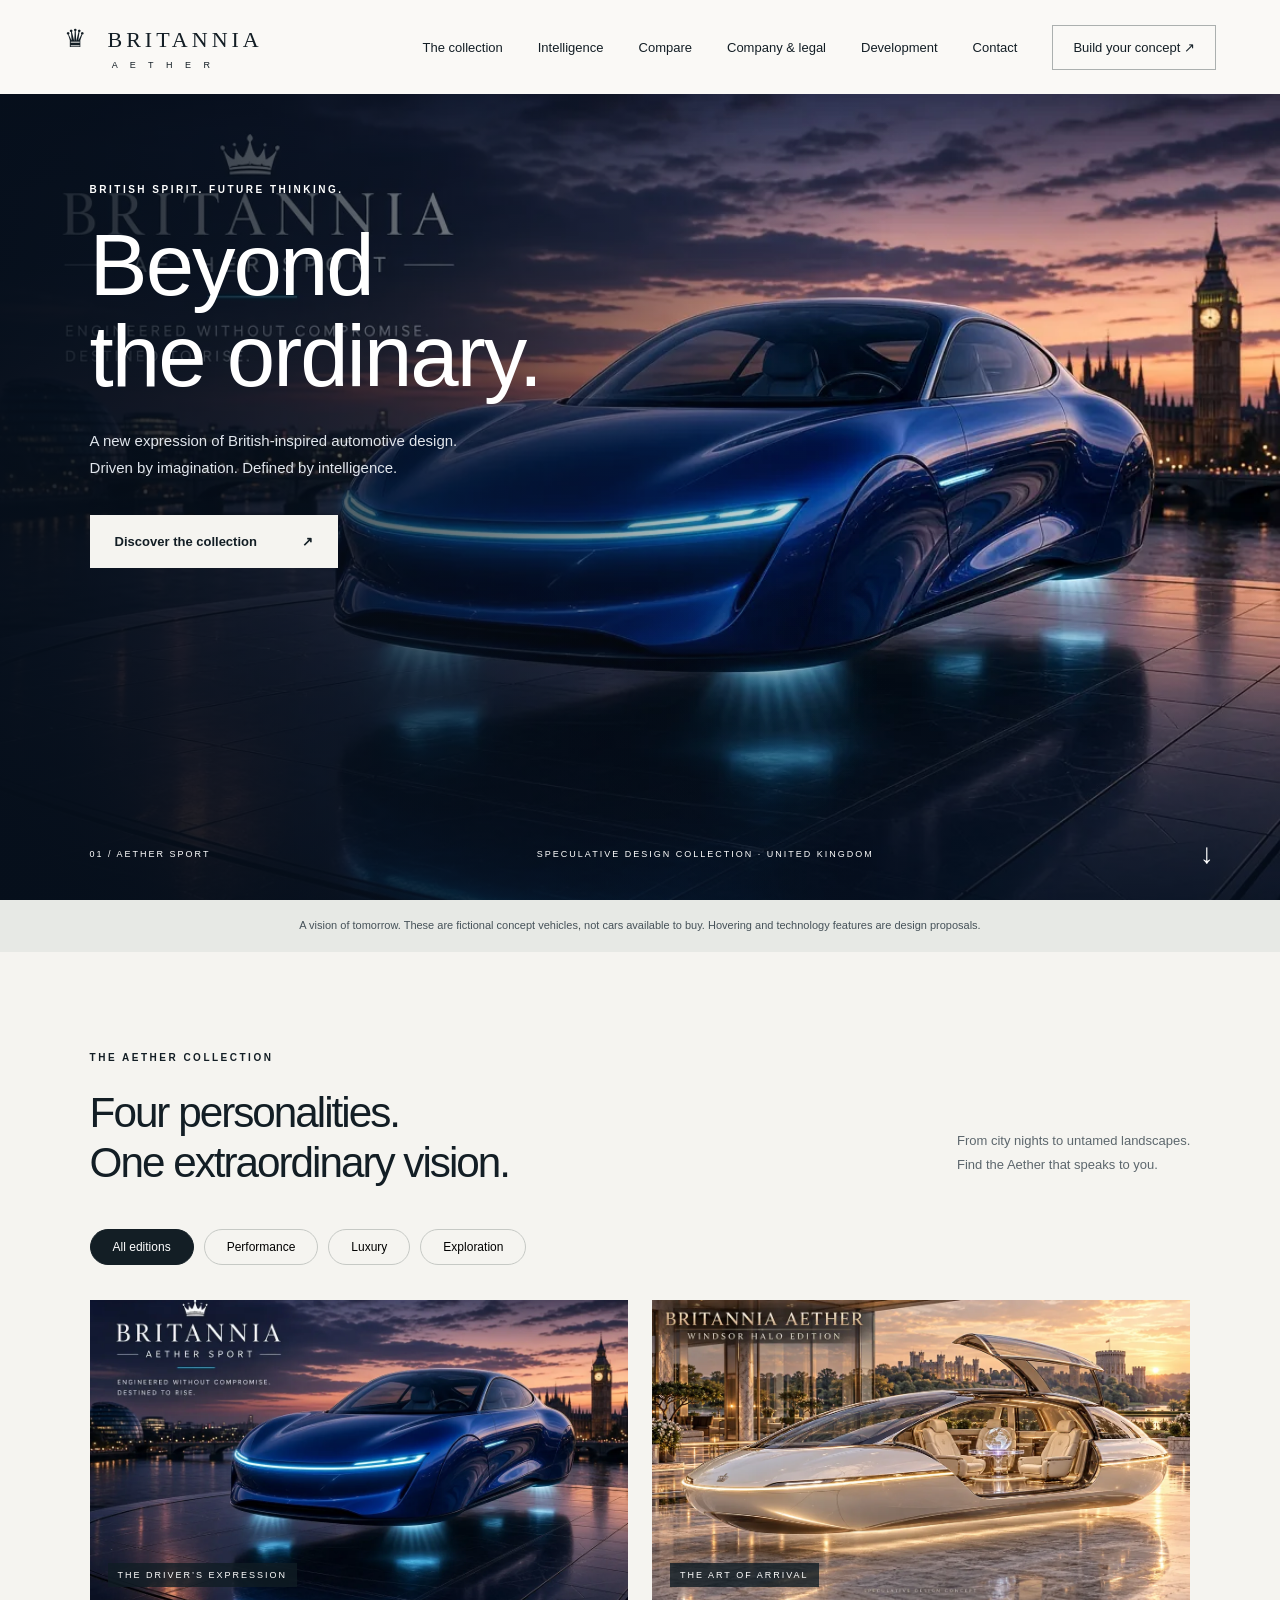
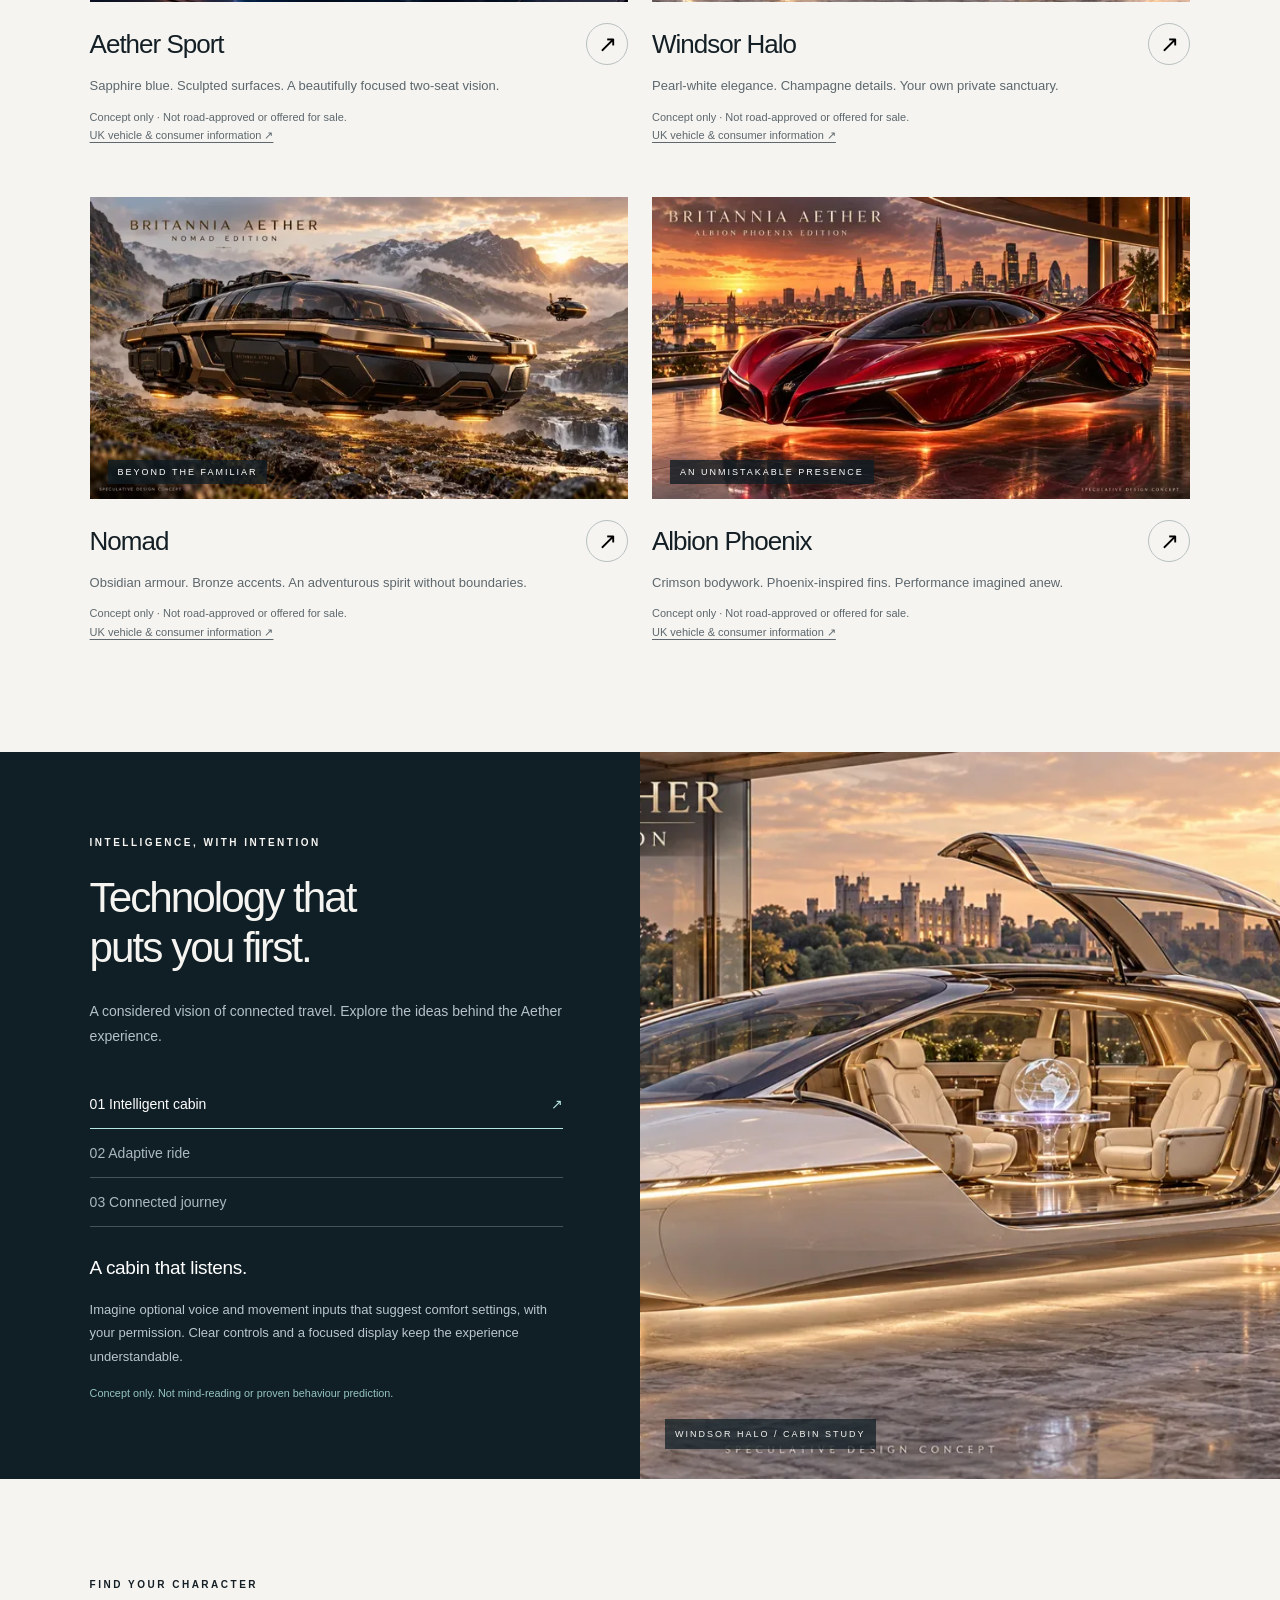
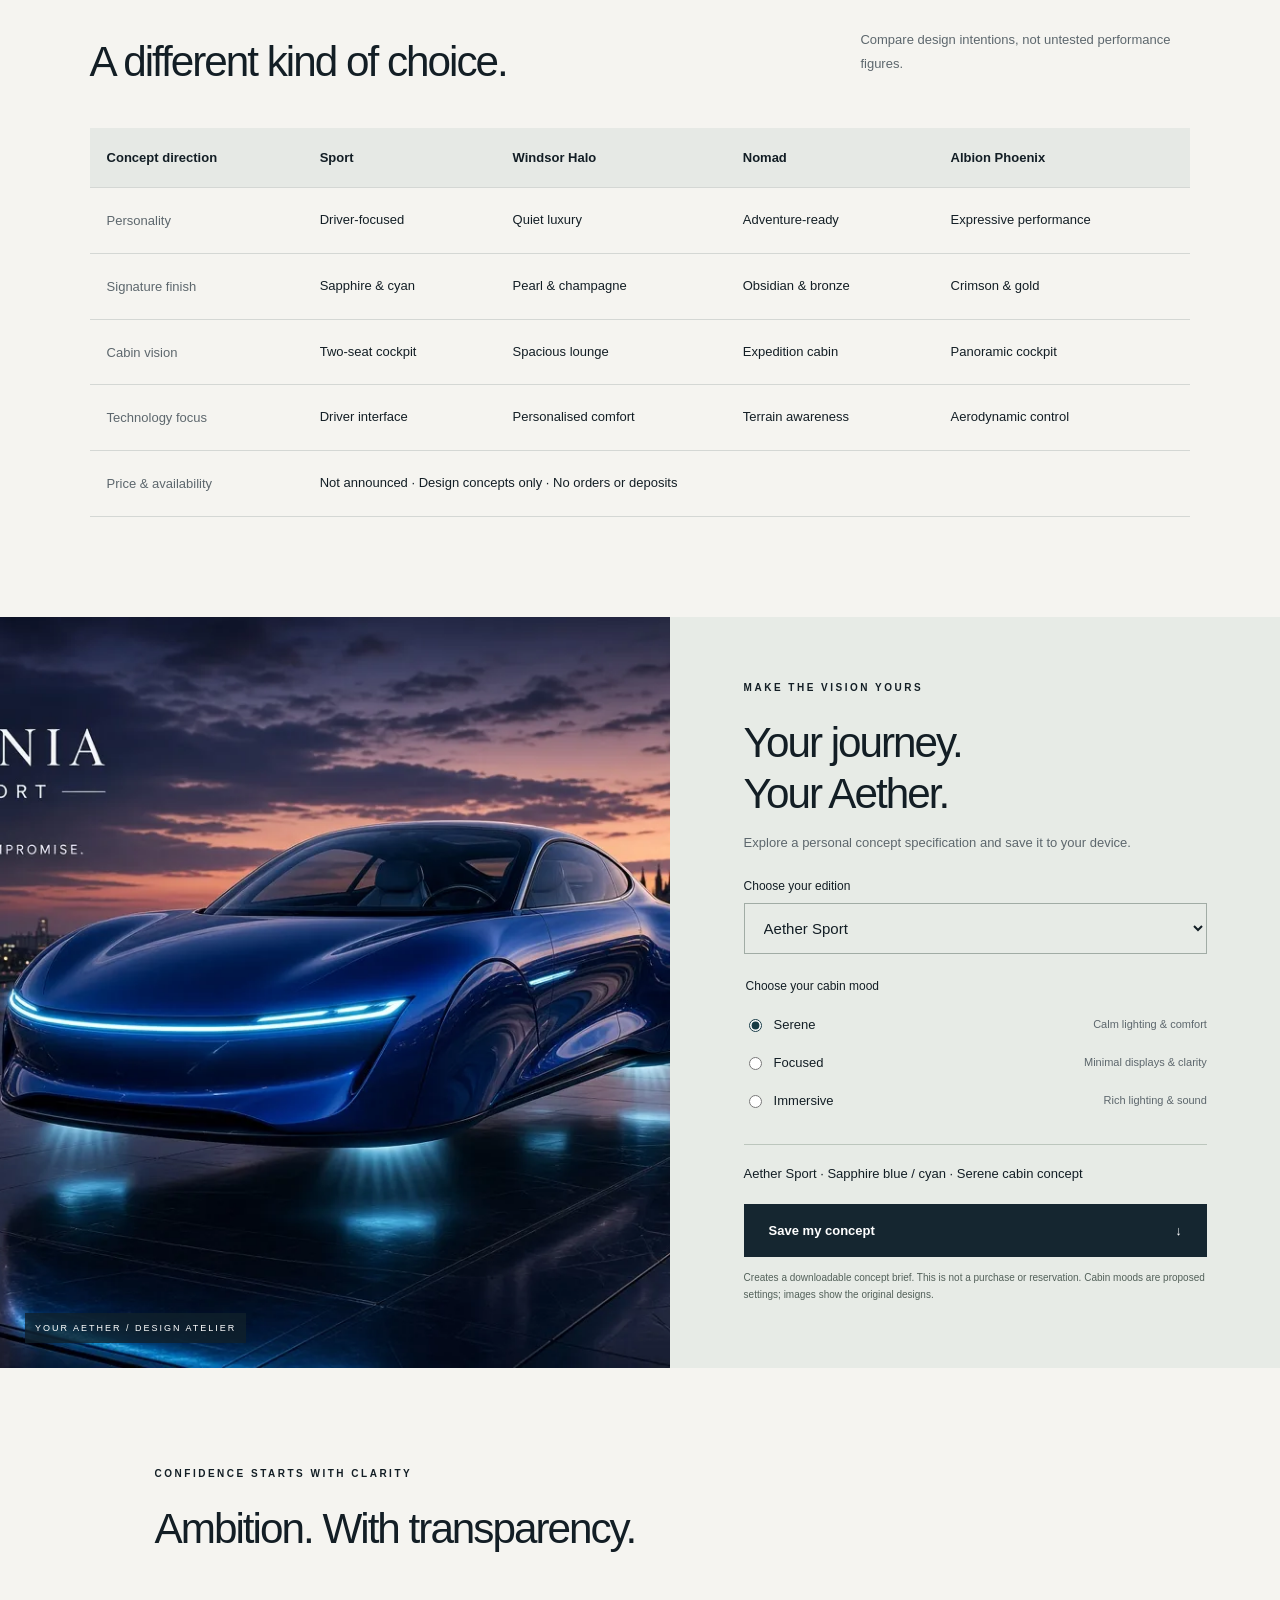
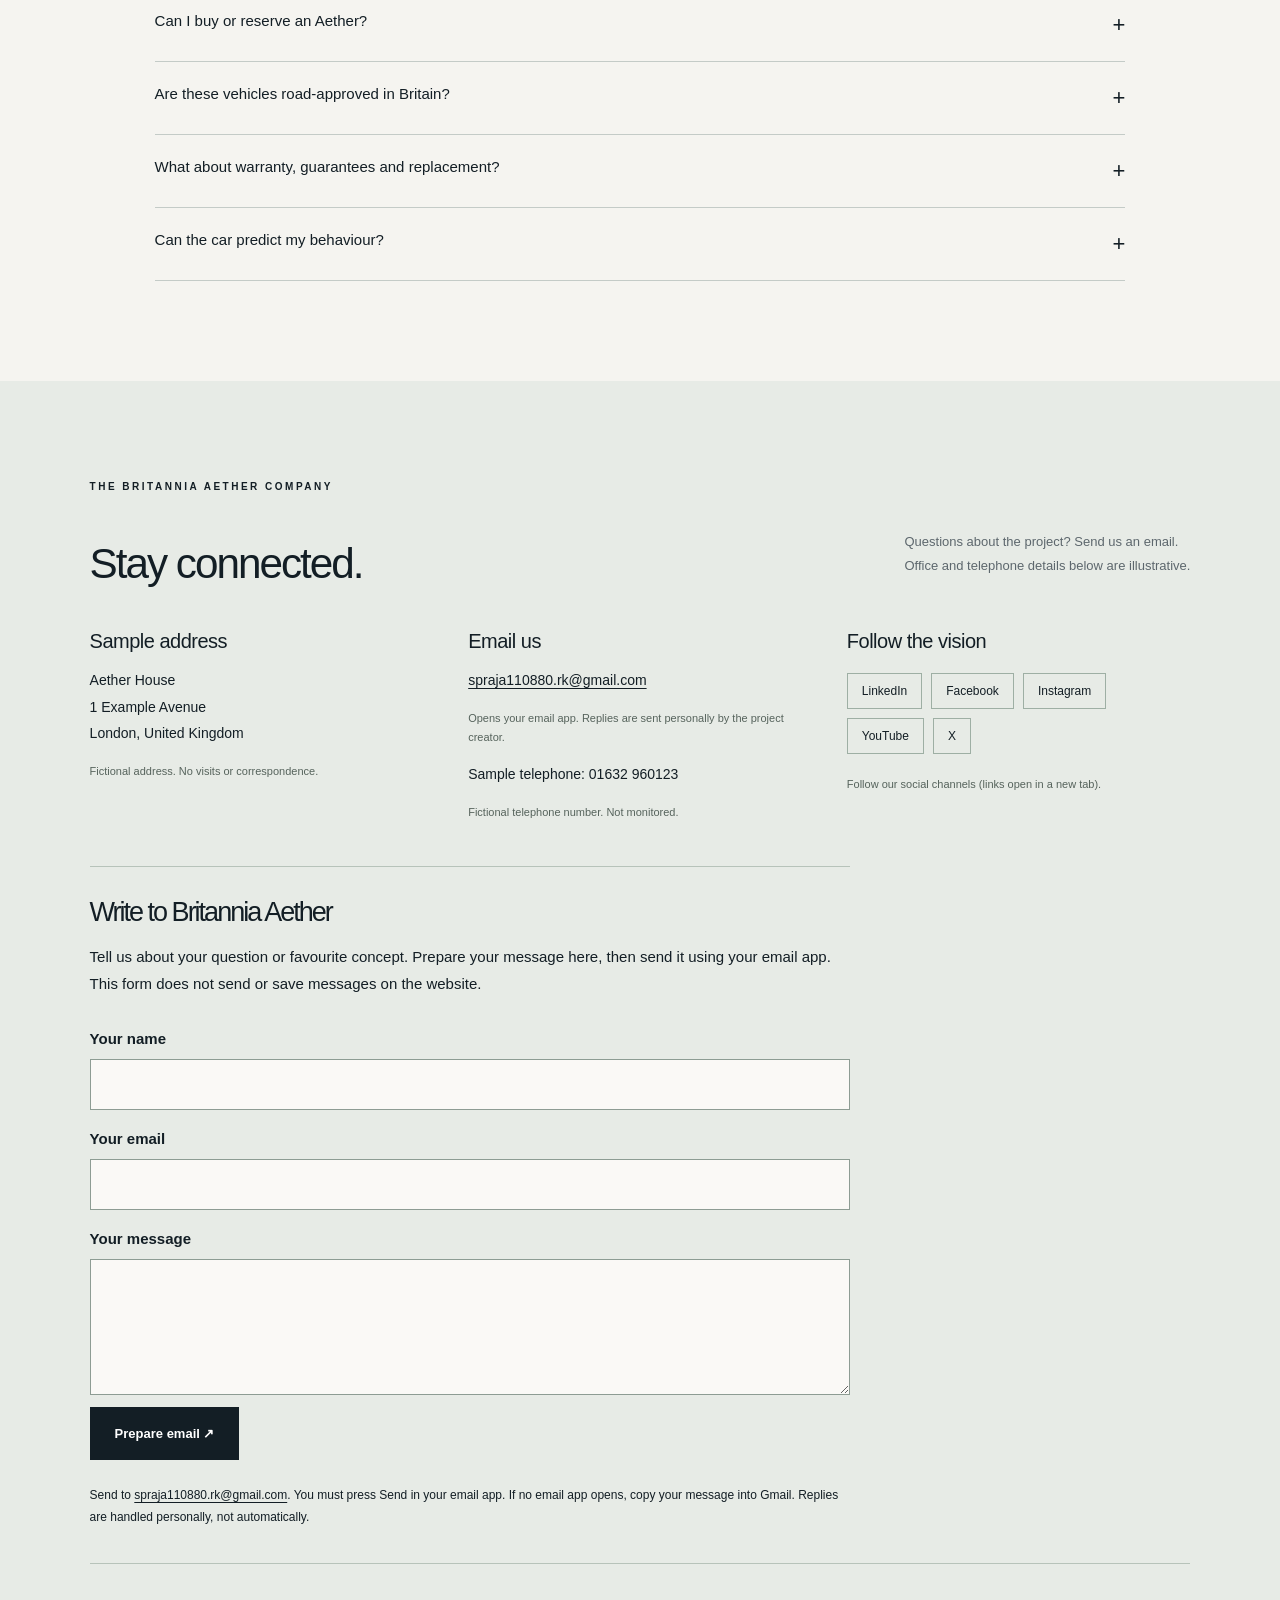
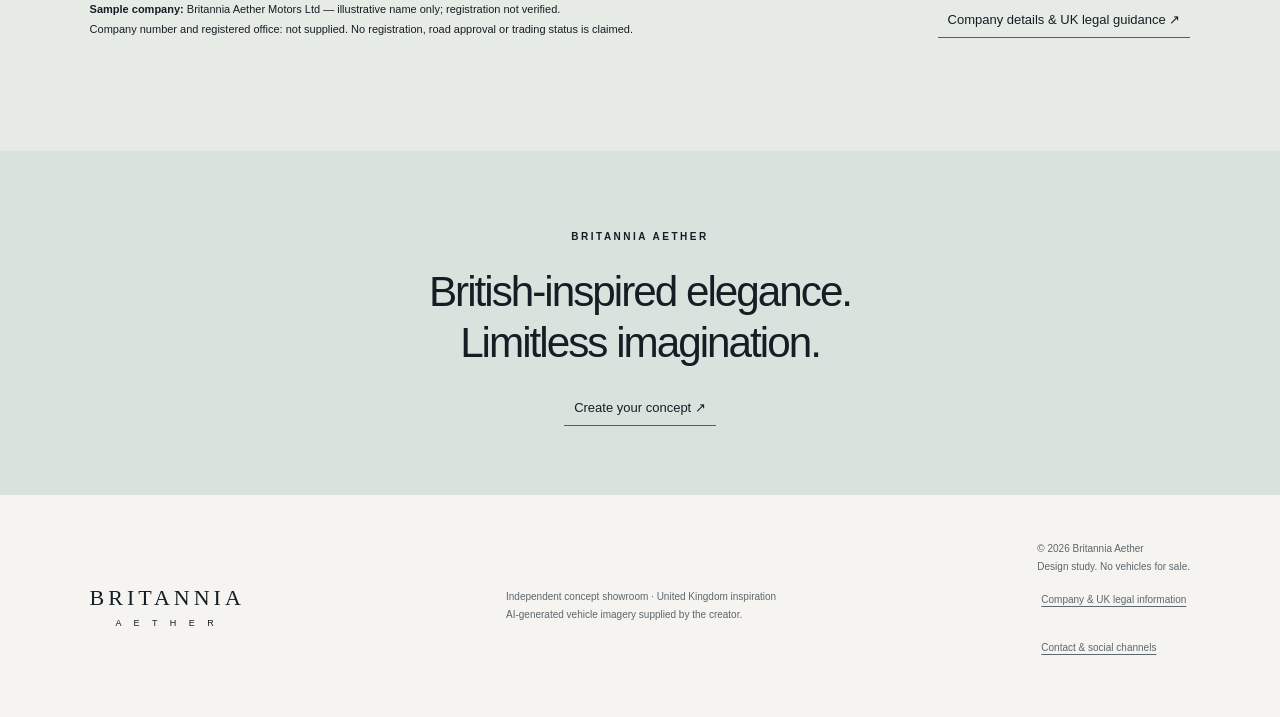
==== commit 90677bf5: "Add public Interactive Frontend Development page with screenshots and 15 areas" ====
--- a/site/index.html
+++ b/site/index.html
@@ -1,18 +1,18 @@
-<!doctype html>
-<html lang="en-GB"><head><meta charset="UTF-8"><meta name="viewport" content="width=device-width,initial-scale=1"><meta name="description" content="Explore Britannia Aether: four British-inspired automotive concepts. Discover intelligent cabin ideas, compare editions and build your personal concept."><title>Britannia Aether — Beyond the ordinary</title><link rel="icon" href="favicon.svg" type="image/svg+xml"><link rel="stylesheet" href="style.css"><link rel="canonical" href="https://rajakokila-p.github.io/britannia-aether-showroom/">
-<meta property="og:title" content="Britannia Aether — Automotive concept showroom">
-<meta property="og:description" content="Explore four fictional automotive concepts, compare design directions and create a downloadable personal concept brief.">
-<meta property="og:type" content="website"><meta property="og:url" content="https://rajakokila-p.github.io/britannia-aether-showroom/"><meta property="og:site_name" content="Britannia Aether"><meta property="og:locale" content="en_GB">
-<meta property="og:image" content="https://rajakokila-p.github.io/britannia-aether-showroom/assets/sport.jpg"><meta property="og:image:alt" content="Sapphire-blue Aether Sport fictional vehicle beside the Thames">
-<meta name="twitter:card" content="summary_large_image">
-</head><body>
-<a class="skip" href="#main">Skip to content</a>
-<header><a class="brand" href="#"><span class="crown">♛</span> BRITANNIA <small>A E T H E R</small></a><nav aria-label="Main navigation"><a href="#collection">The collection</a><a href="#intelligence">Intelligence</a><a href="#compare">Compare</a><a href="legal.html">Company & legal</a><a href="#contact">Contact</a><a class="nav-cta" href="#atelier">Build your concept ↗</a></nav></header>
-<main id="main"><section class="hero"><img fetchpriority="high" width="1168" height="658" src="assets/sport.webp" alt="Sapphire-blue Aether Sport hovercar overlooking the Thames at dusk"><div class="hero-shade"></div><div class="hero-copy"><p class="eyebrow">BRITISH SPIRIT. FUTURE THINKING.</p><h1>Beyond<br>the ordinary.</h1><p>A new expression of British-inspired automotive design.<br>Driven by imagination. Defined by intelligence.</p><a class="button" href="#collection">Discover the collection <span>↗</span></a></div><div class="hero-bottom"><span>01 / AETHER SPORT</span><span>SPECULATIVE DESIGN COLLECTION · UNITED KINGDOM</span><a href="#collection" aria-label="Scroll to collection">↓</a></div></section>
-<div class="disclosure">A vision of tomorrow. These are fictional concept vehicles, not cars available to buy. Hovering and technology features are design proposals.</div>
-<section id="collection" class="section"><div class="section-heading"><div><p class="eyebrow">THE AETHER COLLECTION</p><h2>Four personalities.<br>One extraordinary vision.</h2></div><p>From city nights to untamed landscapes.<br>Find the Aether that speaks to you.</p></div><div class="filters" role="group" aria-label="Filter editions"><button class="active" data-filter="all" aria-pressed="true">All editions</button><button data-filter="performance" aria-pressed="false">Performance</button><button data-filter="luxury" aria-pressed="false">Luxury</button><button data-filter="exploration" aria-pressed="false">Exploration</button></div><div class="cars" id="cars"></div><p id="filter-status" class="sr-only" aria-live="polite"></p></section>
-<section id="intelligence" class="intelligence"><div class="tech-copy"><p class="eyebrow">INTELLIGENCE, WITH INTENTION</p><h2>Technology that<br>puts you first.</h2><p class="intro">A considered vision of connected travel. Explore the ideas behind the Aether experience.</p><div class="tech-tabs" role="group" aria-label="Explore proposed technology"><button class="active" data-tech="cabin" aria-pressed="true">01 Intelligent cabin</button><button data-tech="ride" aria-pressed="false">02 Adaptive ride</button><button data-tech="connect" aria-pressed="false">03 Connected journey</button></div><div id="tech-content" aria-live="polite"></div></div><div class="tech-image"><img loading="lazy" width="1200" height="675" src="assets/windsor.webp" alt="Windsor Halo concept with an open panoramic luxury lounge"><span>WINDSOR HALO / CABIN STUDY</span></div></section>
-<section class="section compare-section" id="compare"><p class="eyebrow">FIND YOUR CHARACTER</p><div class="section-heading"><h2>A different kind of choice.</h2><p>Compare design intentions, not untested performance figures.</p></div><div class="table-wrap" tabindex="0" role="region" aria-label="Edition comparison, scroll horizontally on smaller screens"><table><caption class="sr-only">Britannia Aether concept edition comparison</caption><thead><tr><th scope="col">Concept direction</th><th scope="col">Sport</th><th scope="col">Windsor Halo</th><th scope="col">Nomad</th><th scope="col">Albion Phoenix</th></tr></thead><tbody><tr><th scope="row">Personality</th><td>Driver-focused</td><td>Quiet luxury</td><td>Adventure-ready</td><td>Expressive performance</td></tr><tr><th scope="row">Signature finish</th><td>Sapphire & cyan</td><td>Pearl & champagne</td><td>Obsidian & bronze</td><td>Crimson & gold</td></tr><tr><th scope="row">Cabin vision</th><td>Two-seat cockpit</td><td>Spacious lounge</td><td>Expedition cabin</td><td>Panoramic cockpit</td></tr><tr><th scope="row">Technology focus</th><td>Driver interface</td><td>Personalised comfort</td><td>Terrain awareness</td><td>Aerodynamic control</td></tr><tr><th scope="row">Price & availability</th><td colspan="4">Not announced · Design concepts only · No orders or deposits</td></tr></tbody></table></div></section>
-<section id="atelier" class="atelier"><div class="config-visual"><img loading="lazy" id="config-image" src="assets/sport.webp" alt="Aether Sport concept"><span class="image-label">YOUR AETHER / DESIGN ATELIER</span></div><div class="config-panel"><p class="eyebrow">MAKE THE VISION YOURS</p><h2>Your journey.<br>Your Aether.</h2><p>Explore a personal concept specification and save it to your device.</p><form id="config-form"><label for="edition">Choose your edition</label><select id="edition" name="edition"><option value="sport">Aether Sport</option><option value="windsor">Windsor Halo</option><option value="nomad">Nomad</option><option value="phoenix">Albion Phoenix</option></select><fieldset><legend>Choose your cabin mood</legend><label class="radio"><input type="radio" name="mood" value="Serene" checked> Serene <span>Calm lighting & comfort</span></label><label class="radio"><input type="radio" name="mood" value="Focused"> Focused <span>Minimal displays & clarity</span></label><label class="radio"><input type="radio" name="mood" value="Immersive"> Immersive <span>Rich lighting & sound</span></label></fieldset><div class="summary" id="config-summary" aria-live="polite"></div><button class="button" type="submit">Save my concept <span>↓</span></button><p id="save-status" role="status"></p><small>Creates a downloadable concept brief. This is not a purchase or reservation. Cabin moods are proposed settings; images show the original designs.</small></form></div></section>
-<section class="section ownership"><p class="eyebrow">CONFIDENCE STARTS WITH CLARITY</p><h2>Ambition. With transparency.</h2><div class="questions"><details><summary>Can I buy or reserve an Aether?</summary><p>Not yet. Britannia Aether is a British-inspired fictional design brand. No production date, pricing or dealer network has been announced. This showroom does not accept orders, deposits or payments.</p></details><details><summary>Are these vehicles road-approved in Britain?</summary><p>No road approval is claimed. The floating vehicles are speculative designs, not road-ready products. A future production proposal would need engineering, testing and applicable approvals before sale.</p></details><details><summary>What about warranty, guarantees and replacement?</summary><p>No warranty, guarantee or replacement policy is offered for these concepts. Any future commercial offer would need clear written terms before purchase.</p></details><details><summary>Can the car predict my behaviour?</summary><p>The cabin concept imagines optional voice and movement inputs to suggest comfort settings. It does not claim to read thoughts or reliably predict human behaviour. Consent, privacy controls and driver responsibility would be essential.</p></details></div></section>
-<section id="contact" class="section company-contact"><p class="eyebrow">THE BRITANNIA AETHER COMPANY</p><div class="section-heading"><h2>Stay connected.</h2><p>Questions about the project? Send us an email.<br>Office and telephone details below are illustrative.</p></div><div class="contact-grid"><div><h3>Sample address</h3><p>Aether House<br>1 Example Avenue<br>London, United Kingdom</p><small>Fictional address. No visits or correspondence.</small></div><div><h3>Email us</h3><p><a href="mailto:spraja110880.rk@gmail.com">spraja110880.rk@gmail.com</a></p><small>Opens your email app. Replies are sent personally by the project creator.</small><p>Sample telephone: 01632 960123</p><small>Fictional telephone number. Not monitored.</small></div><div><h3>Follow the vision</h3><ul class="social-links" aria-label="Social media links"><li><a href="https://www.linkedin.com/in/rajakokila-periyathamby-4b3689120/" target="_blank" rel="noopener noreferrer">LinkedIn</a></li><li><a href="https://www.facebook.com/britannia.aether/" target="_blank" rel="noopener noreferrer" aria-label="Visit our Facebook page (opens in a new tab)">Facebook</a></li><li><a href="https://www.instagram.com/spraja110880.rk/" target="_blank" rel="noopener noreferrer" aria-label="Visit our Instagram page (opens in a new tab)">Instagram</a></li><li><a href="https://www.youtube.com/@RajakokilaPeriyathamby" target="_blank" rel="noopener noreferrer" aria-label="Visit our YouTube page (opens in a new tab)">YouTube</a></li><li><a href="https://x.com/David2_2David" target="_blank" rel="noopener noreferrer" aria-label="Visit our X page (opens in a new tab)">X</a></li></ul><small>Follow our social channels (links open in a new tab).</small></div></div><div class="contact-form-panel"><h3>Write to Britannia Aether</h3><p id="contact-help">Tell us about your question or favourite concept. Prepare your message here, then send it using your email app. This form does not send or save messages on the website.</p><form id="contact-form" aria-describedby="contact-help"><label for="contact-name">Your name</label><input id="contact-name" name="name" type="text" autocomplete="name" maxlength="100" required><label for="contact-email">Your email</label><input id="contact-email" name="email" type="email" autocomplete="email" maxlength="254" required><label for="contact-message">Your message</label><textarea id="contact-message" name="message" rows="6" maxlength="1500" required></textarea><button class="button" type="submit">Prepare email ↗</button></form><p id="contact-status" role="status" aria-live="polite"></p><a id="contact-draft" class="text-link" hidden>Open email draft ↗</a><p class="contact-note">Send to <a href="mailto:spraja110880.rk@gmail.com">spraja110880.rk@gmail.com</a>. You must press Send in your email app. If no email app opens, copy your message into Gmail. Replies are handled personally, not automatically.</p><noscript><p>The form needs JavaScript. Please email spraja110880.rk@gmail.com directly.</p></noscript></div><div class="company-strip"><p><strong>Sample company:</strong> Britannia Aether Motors Ltd — illustrative name only; registration not verified.<br>Company number and registered office: not supplied. No registration, road approval or trading status is claimed.</p><a class="text-link" href="legal.html">Company details & UK legal guidance ↗</a></div></section><section class="closing"><p class="eyebrow">BRITANNIA AETHER</p><h2>British-inspired elegance.<br>Limitless imagination.</h2><a href="#atelier" class="text-link">Create your concept ↗</a></section></main><footer><a class="brand" href="#">BRITANNIA <small>A E T H E R</small></a><p>Independent concept showroom · United Kingdom inspiration<br>AI-generated vehicle imagery supplied by the creator.</p><span>© 2026 Britannia Aether<br>Design study. No vehicles for sale.<br><a href="legal.html">Company & UK legal information</a><br><a href="#contact">Contact & social channels</a></span></footer><dialog id="model-dialog"><button id="close-dialog" aria-label="Close model details">×</button><div id="model-details"></div></dialog><script src="app.js"></script><script src="contact.js"></script></body></html>
+<!doctype html>
+<html lang="en-GB"><head><meta charset="UTF-8"><meta name="viewport" content="width=device-width,initial-scale=1"><meta name="description" content="Explore Britannia Aether: four British-inspired automotive concepts. Discover intelligent cabin ideas, compare editions and build your personal concept."><title>Britannia Aether — Beyond the ordinary</title><link rel="icon" href="favicon.svg" type="image/svg+xml"><link rel="stylesheet" href="style.css"><link rel="canonical" href="https://rajakokila-p.github.io/britannia-aether-showroom/">
+<meta property="og:title" content="Britannia Aether — Automotive concept showroom">
+<meta property="og:description" content="Explore four fictional automotive concepts, compare design directions and create a downloadable personal concept brief.">
+<meta property="og:type" content="website"><meta property="og:url" content="https://rajakokila-p.github.io/britannia-aether-showroom/"><meta property="og:site_name" content="Britannia Aether"><meta property="og:locale" content="en_GB">
+<meta property="og:image" content="https://rajakokila-p.github.io/britannia-aether-showroom/assets/sport.jpg"><meta property="og:image:alt" content="Sapphire-blue Aether Sport fictional vehicle beside the Thames">
+<meta name="twitter:card" content="summary_large_image">
+</head><body>
+<a class="skip" href="#main">Skip to content</a>
+<header><a class="brand" href="#"><span class="crown">♛</span> BRITANNIA <small>A E T H E R</small></a><nav aria-label="Main navigation"><a href="#collection">The collection</a><a href="#intelligence">Intelligence</a><a href="#compare">Compare</a><a href="legal.html">Company & legal</a><a href="development.html">Development</a><a href="#contact">Contact</a><a class="nav-cta" href="#atelier">Build your concept ↗</a></nav></header>
+<main id="main"><section class="hero"><img fetchpriority="high" width="1168" height="658" src="assets/sport.webp" alt="Sapphire-blue Aether Sport hovercar overlooking the Thames at dusk"><div class="hero-shade"></div><div class="hero-copy"><p class="eyebrow">BRITISH SPIRIT. FUTURE THINKING.</p><h1>Beyond<br>the ordinary.</h1><p>A new expression of British-inspired automotive design.<br>Driven by imagination. Defined by intelligence.</p><a class="button" href="#collection">Discover the collection <span>↗</span></a></div><div class="hero-bottom"><span>01 / AETHER SPORT</span><span>SPECULATIVE DESIGN COLLECTION · UNITED KINGDOM</span><a href="#collection" aria-label="Scroll to collection">↓</a></div></section>
+<div class="disclosure">A vision of tomorrow. These are fictional concept vehicles, not cars available to buy. Hovering and technology features are design proposals.</div>
+<section id="collection" class="section"><div class="section-heading"><div><p class="eyebrow">THE AETHER COLLECTION</p><h2>Four personalities.<br>One extraordinary vision.</h2></div><p>From city nights to untamed landscapes.<br>Find the Aether that speaks to you.</p></div><div class="filters" role="group" aria-label="Filter editions"><button class="active" data-filter="all" aria-pressed="true">All editions</button><button data-filter="performance" aria-pressed="false">Performance</button><button data-filter="luxury" aria-pressed="false">Luxury</button><button data-filter="exploration" aria-pressed="false">Exploration</button></div><div class="cars" id="cars"></div><p id="filter-status" class="sr-only" aria-live="polite"></p></section>
+<section id="intelligence" class="intelligence"><div class="tech-copy"><p class="eyebrow">INTELLIGENCE, WITH INTENTION</p><h2>Technology that<br>puts you first.</h2><p class="intro">A considered vision of connected travel. Explore the ideas behind the Aether experience.</p><div class="tech-tabs" role="group" aria-label="Explore proposed technology"><button class="active" data-tech="cabin" aria-pressed="true">01 Intelligent cabin</button><button data-tech="ride" aria-pressed="false">02 Adaptive ride</button><button data-tech="connect" aria-pressed="false">03 Connected journey</button></div><div id="tech-content" aria-live="polite"></div></div><div class="tech-image"><img loading="lazy" width="1200" height="675" src="assets/windsor.webp" alt="Windsor Halo concept with an open panoramic luxury lounge"><span>WINDSOR HALO / CABIN STUDY</span></div></section>
+<section class="section compare-section" id="compare"><p class="eyebrow">FIND YOUR CHARACTER</p><div class="section-heading"><h2>A different kind of choice.</h2><p>Compare design intentions, not untested performance figures.</p></div><div class="table-wrap" tabindex="0" role="region" aria-label="Edition comparison, scroll horizontally on smaller screens"><table><caption class="sr-only">Britannia Aether concept edition comparison</caption><thead><tr><th scope="col">Concept direction</th><th scope="col">Sport</th><th scope="col">Windsor Halo</th><th scope="col">Nomad</th><th scope="col">Albion Phoenix</th></tr></thead><tbody><tr><th scope="row">Personality</th><td>Driver-focused</td><td>Quiet luxury</td><td>Adventure-ready</td><td>Expressive performance</td></tr><tr><th scope="row">Signature finish</th><td>Sapphire & cyan</td><td>Pearl & champagne</td><td>Obsidian & bronze</td><td>Crimson & gold</td></tr><tr><th scope="row">Cabin vision</th><td>Two-seat cockpit</td><td>Spacious lounge</td><td>Expedition cabin</td><td>Panoramic cockpit</td></tr><tr><th scope="row">Technology focus</th><td>Driver interface</td><td>Personalised comfort</td><td>Terrain awareness</td><td>Aerodynamic control</td></tr><tr><th scope="row">Price & availability</th><td colspan="4">Not announced · Design concepts only · No orders or deposits</td></tr></tbody></table></div></section>
+<section id="atelier" class="atelier"><div class="config-visual"><img loading="lazy" id="config-image" src="assets/sport.webp" alt="Aether Sport concept"><span class="image-label">YOUR AETHER / DESIGN ATELIER</span></div><div class="config-panel"><p class="eyebrow">MAKE THE VISION YOURS</p><h2>Your journey.<br>Your Aether.</h2><p>Explore a personal concept specification and save it to your device.</p><form id="config-form"><label for="edition">Choose your edition</label><select id="edition" name="edition"><option value="sport">Aether Sport</option><option value="windsor">Windsor Halo</option><option value="nomad">Nomad</option><option value="phoenix">Albion Phoenix</option></select><fieldset><legend>Choose your cabin mood</legend><label class="radio"><input type="radio" name="mood" value="Serene" checked> Serene <span>Calm lighting & comfort</span></label><label class="radio"><input type="radio" name="mood" value="Focused"> Focused <span>Minimal displays & clarity</span></label><label class="radio"><input type="radio" name="mood" value="Immersive"> Immersive <span>Rich lighting & sound</span></label></fieldset><div class="summary" id="config-summary" aria-live="polite"></div><button class="button" type="submit">Save my concept <span>↓</span></button><p id="save-status" role="status"></p><small>Creates a downloadable concept brief. This is not a purchase or reservation. Cabin moods are proposed settings; images show the original designs.</small></form></div></section>
+<section class="section ownership"><p class="eyebrow">CONFIDENCE STARTS WITH CLARITY</p><h2>Ambition. With transparency.</h2><div class="questions"><details><summary>Can I buy or reserve an Aether?</summary><p>Not yet. Britannia Aether is a British-inspired fictional design brand. No production date, pricing or dealer network has been announced. This showroom does not accept orders, deposits or payments.</p></details><details><summary>Are these vehicles road-approved in Britain?</summary><p>No road approval is claimed. The floating vehicles are speculative designs, not road-ready products. A future production proposal would need engineering, testing and applicable approvals before sale.</p></details><details><summary>What about warranty, guarantees and replacement?</summary><p>No warranty, guarantee or replacement policy is offered for these concepts. Any future commercial offer would need clear written terms before purchase.</p></details><details><summary>Can the car predict my behaviour?</summary><p>The cabin concept imagines optional voice and movement inputs to suggest comfort settings. It does not claim to read thoughts or reliably predict human behaviour. Consent, privacy controls and driver responsibility would be essential.</p></details></div></section>
+<section id="contact" class="section company-contact"><p class="eyebrow">THE BRITANNIA AETHER COMPANY</p><div class="section-heading"><h2>Stay connected.</h2><p>Questions about the project? Send us an email.<br>Office and telephone details below are illustrative.</p></div><div class="contact-grid"><div><h3>Sample address</h3><p>Aether House<br>1 Example Avenue<br>London, United Kingdom</p><small>Fictional address. No visits or correspondence.</small></div><div><h3>Email us</h3><p><a href="mailto:spraja110880.rk@gmail.com">spraja110880.rk@gmail.com</a></p><small>Opens your email app. Replies are sent personally by the project creator.</small><p>Sample telephone: 01632 960123</p><small>Fictional telephone number. Not monitored.</small></div><div><h3>Follow the vision</h3><ul class="social-links" aria-label="Social media links"><li><a href="https://www.linkedin.com/in/rajakokila-periyathamby-4b3689120/" target="_blank" rel="noopener noreferrer">LinkedIn</a></li><li><a href="https://www.facebook.com/britannia.aether/" target="_blank" rel="noopener noreferrer" aria-label="Visit our Facebook page (opens in a new tab)">Facebook</a></li><li><a href="https://www.instagram.com/spraja110880.rk/" target="_blank" rel="noopener noreferrer" aria-label="Visit our Instagram page (opens in a new tab)">Instagram</a></li><li><a href="https://www.youtube.com/@RajakokilaPeriyathamby" target="_blank" rel="noopener noreferrer" aria-label="Visit our YouTube page (opens in a new tab)">YouTube</a></li><li><a href="https://x.com/David2_2David" target="_blank" rel="noopener noreferrer" aria-label="Visit our X page (opens in a new tab)">X</a></li></ul><small>Follow our social channels (links open in a new tab).</small></div></div><div class="contact-form-panel"><h3>Write to Britannia Aether</h3><p id="contact-help">Tell us about your question or favourite concept. Prepare your message here, then send it using your email app. This form does not send or save messages on the website.</p><form id="contact-form" aria-describedby="contact-help"><label for="contact-name">Your name</label><input id="contact-name" name="name" type="text" autocomplete="name" maxlength="100" required><label for="contact-email">Your email</label><input id="contact-email" name="email" type="email" autocomplete="email" maxlength="254" required><label for="contact-message">Your message</label><textarea id="contact-message" name="message" rows="6" maxlength="1500" required></textarea><button class="button" type="submit">Prepare email ↗</button></form><p id="contact-status" role="status" aria-live="polite"></p><a id="contact-draft" class="text-link" hidden>Open email draft ↗</a><p class="contact-note">Send to <a href="mailto:spraja110880.rk@gmail.com">spraja110880.rk@gmail.com</a>. You must press Send in your email app. If no email app opens, copy your message into Gmail. Replies are handled personally, not automatically.</p><noscript><p>The form needs JavaScript. Please email spraja110880.rk@gmail.com directly.</p></noscript></div><div class="company-strip"><p><strong>Sample company:</strong> Britannia Aether Motors Ltd — illustrative name only; registration not verified.<br>Company number and registered office: not supplied. No registration, road approval or trading status is claimed.</p><a class="text-link" href="legal.html">Company details & UK legal guidance ↗</a></div></section><section class="closing"><p class="eyebrow">BRITANNIA AETHER</p><h2>British-inspired elegance.<br>Limitless imagination.</h2><a href="#atelier" class="text-link">Create your concept ↗</a></section></main><footer><a class="brand" href="#">BRITANNIA <small>A E T H E R</small></a><p>Independent concept showroom · United Kingdom inspiration<br>AI-generated vehicle imagery supplied by the creator.</p><span>© 2026 Britannia Aether<br>Design study. No vehicles for sale.<br><a href="legal.html">Company & UK legal information</a><br><a href="#contact">Contact & social channels</a></span></footer><dialog id="model-dialog"><button id="close-dialog" aria-label="Close model details">×</button><div id="model-details"></div></dialog><script src="app.js"></script><script src="contact.js"></script></body></html>
--- a/site/style.css
+++ b/site/style.css
@@ -10,3 +10,6 @@
 
 /* Keep adjacent footer links comfortably clickable. */
 footer > span > a { display:inline-flex; align-items:center; min-height:44px; padding:6px 4px; margin-block:2px; }
+
+/* Allow the expanded main navigation to wrap before links overflow. */
+@media(min-width:901px) and (max-width:1250px){header{height:auto;min-height:94px;flex-wrap:wrap;padding-block:20px}header nav{flex-wrap:wrap;gap:20px}}
